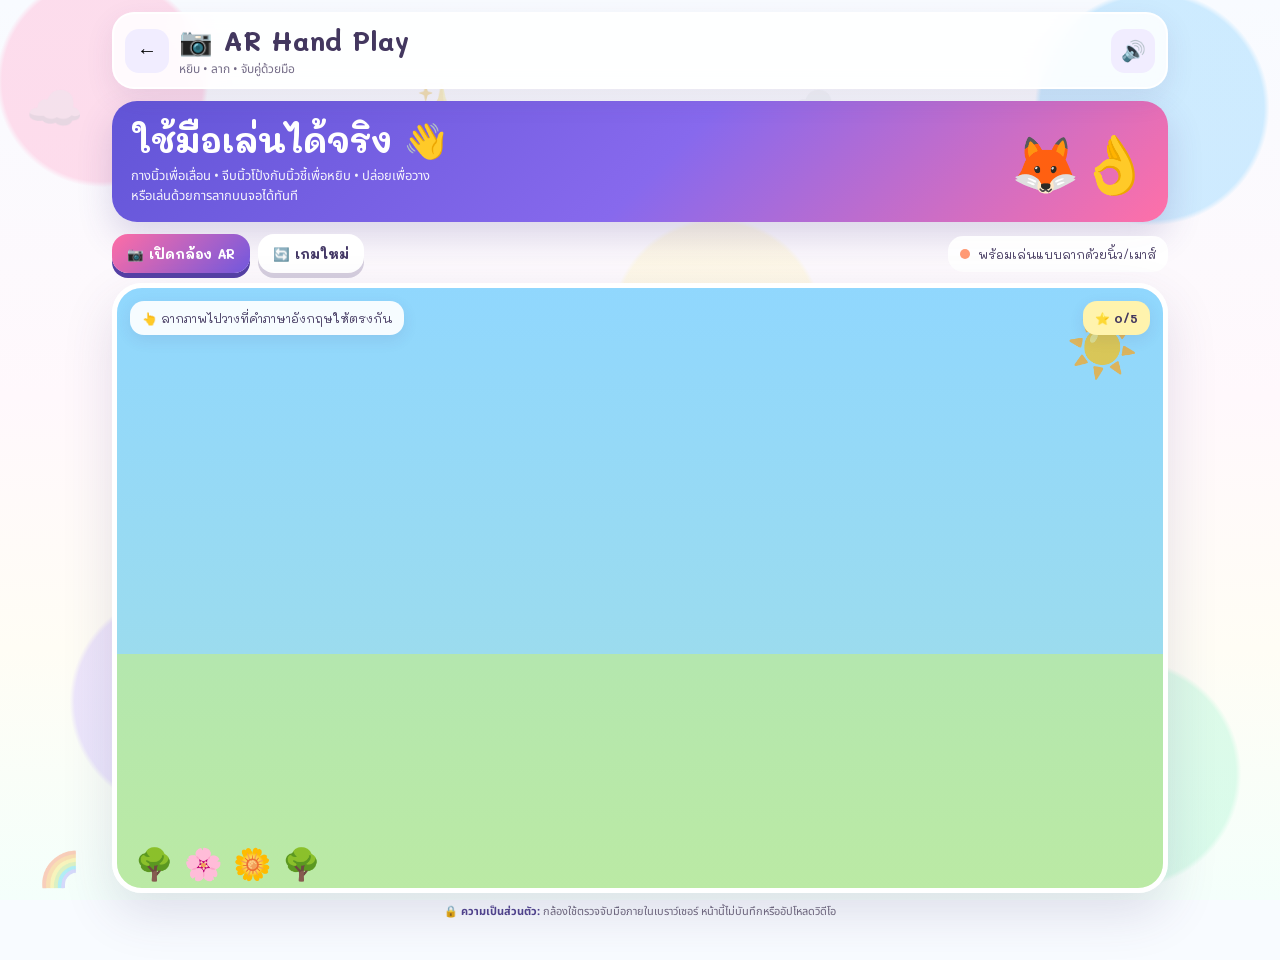
==== ar-hand.html @ ebc2943d "Use cute kids UI theme across learning pages" ====
<!doctype html>
<html lang="th">
<head>
<meta charset="utf-8">
<meta name="viewport" content="width=device-width,initial-scale=1,viewport-fit=cover">
<meta name="theme-color" content="#6957dd">
<title>AR Hand Play | PUN&PIN</title>
<link href="https://fonts.googleapis.com/css2?family=Mali:wght@500;600;700&family=Noto+Sans+Thai:wght@400;600;700&display=swap" rel="stylesheet">
<style>
*{box-sizing:border-box;-webkit-tap-highlight-color:transparent}html,body{margin:0;min-height:100%;font-family:Mali,'Noto Sans Thai',sans-serif;color:#342b58}body{background:linear-gradient(180deg,#9edfff,#eef9ff 55%,#dff6da);min-height:100vh}.wrap{max-width:1080px;margin:auto;padding:12px 12px 40px}.top{display:flex;align-items:center;gap:10px;background:#ffffffea;border:3px solid #fff;border-radius:22px;padding:9px 11px;box-shadow:0 10px 26px #43346d20}.top button{border:0;width:44px;height:44px;border-radius:14px;background:#f1edff;font-size:20px;cursor:pointer}.top h1{margin:0;font-size:clamp(19px,4vw,27px)}.top p{margin:2px 0 0;font:12px 'Noto Sans Thai';color:#756d88}.sound{margin-left:auto}.hero{margin:12px 0;padding:16px 19px;border-radius:25px;color:#fff;background:linear-gradient(135deg,#6255d7,#8769ed 52%,#ff70a8);box-shadow:0 15px 35px #4b398a30;display:flex;align-items:center;justify-content:space-between;gap:15px}.hero h2{margin:0 0 4px;font-size:clamp(21px,4.5vw,34px)}.hero p{margin:0;font:13px 'Noto Sans Thai';line-height:1.55;opacity:.92}.heroEmoji{font-size:55px}.controls{display:flex;flex-wrap:wrap;align-items:center;gap:8px;margin-bottom:10px}.btn{border:0;border-radius:16px;padding:11px 15px;font-family:Mali;font-weight:700;cursor:pointer;box-shadow:0 5px 0 #d5cede}.primary{background:linear-gradient(135deg,#ff6da5,#7259df);color:#fff;box-shadow:0 5px 0 #5540a5}.secondary{background:#fff;color:#443866}.btn:disabled{opacity:.55;cursor:wait}.status{margin-left:auto;display:flex;align-items:center;gap:8px;background:#ffffffdf;padding:10px 12px;border-radius:15px;font-size:12px}.dot{width:10px;height:10px;border-radius:50%;background:#ff9a74}.dot.on{background:#44cf9d;box-shadow:0 0 0 5px #44cf9d22}.dot.loading{background:#ffc94a}.notice{display:none;margin:0 0 10px;padding:11px 13px;border-radius:15px;background:#fff4d2;border:2px solid #fff;color:#6f5d32;font:12px 'Noto Sans Thai';line-height:1.5}.notice.on{display:block}.stage{position:relative;overflow:hidden;min-height:610px;border:5px solid #fff;border-radius:30px;background:linear-gradient(180deg,#99daff 0 61%,#bceaa5 61%);box-shadow:0 20px 50px #493a7526;touch-action:none}.stage:before{content:'☀️';position:absolute;right:25px;top:18px;font-size:58px;z-index:1}.stage:after{content:'🌳   🌸   🌼   🌳';position:absolute;left:18px;right:18px;bottom:5px;font-size:31px;display:flex;justify-content:space-between;z-index:1;pointer-events:none}.video{position:absolute;inset:0;width:100%;height:100%;object-fit:cover;transform:scaleX(-1);display:none;opacity:.32}.stage.camera .video{display:block}.shade{position:absolute;inset:0;background:linear-gradient(180deg,#7bd0fa4a,#b8e9a34a);pointer-events:none;z-index:1}.guide,.score{position:absolute;top:13px;z-index:6;padding:9px 12px;border-radius:14px;background:#ffffffea;font-size:12px;box-shadow:0 5px 15px #45336f19}.guide{left:13px;max-width:70%}.score{right:13px;background:#fff3ad;font-weight:700}.items,.targets{position:absolute;left:5%;right:5%;z-index:4;display:grid;grid-template-columns:repeat(5,1fr);gap:11px}.items{top:20%}.targets{bottom:17%}.item,.target{height:112px;border-radius:23px;display:grid;place-items:center;position:relative}.item{font-size:56px;background:#fff;border:4px solid #fff;box-shadow:0 8px 0 #dbd3e7,0 14px 25px #48366720;cursor:grab;user-select:none;touch-action:none}.item.grabbed{z-index:30;transform:scale(1.1);box-shadow:0 15px 32px #33275945}.item.done{visibility:hidden;pointer-events:none}.target{font-size:49px;color:#625777;background:#ffffff82;border:4px dashed #ffffffee;box-shadow:inset 0 0 0 3px #5d4f7d17}.target:after{content:attr(data-label);position:absolute;bottom:5px;font:11px 'Noto Sans Thai';color:#4c4264}.target.hot{background:#fff5a9;border-style:solid;transform:scale(1.04)}.target.done{background:#d7ffe7;border-style:solid}.cursor{position:absolute;z-index:50;width:60px;height:60px;margin:-30px 0 0 -30px;border-radius:50%;display:none;place-items:center;font-size:29px;background:#ffffffdf;border:4px solid #765ce4;box-shadow:0 8px 20px #3a2b6640;pointer-events:none}.stage.camera .cursor{display:grid}.cursor.pinching{width:48px;height:48px;margin:-24px 0 0 -24px;background:#fff0a3;border-color:#ff5f9d}.celebrate{position:absolute;inset:0;z-index:80;display:none;place-items:center;background:#47376d4d;backdrop-filter:blur(5px)}.celebrate.on{display:grid}.win{width:min(420px,88%);text-align:center;padding:25px;border-radius:29px;background:linear-gradient(145deg,#fff7b9,#ffe4ef,#e3f5ff);border:6px solid #fff;box-shadow:0 28px 65px #35265455}.win .emoji{font-size:68px}.win h3{font-size:26px;margin:4px}.win p{font:14px 'Noto Sans Thai';color:#746c87}.privacy{text-align:center;margin-top:10px;font:11px 'Noto Sans Thai';color:#6f687e}.privacy b{color:#51448f}
@media(max-width:700px){.stage{min-height:650px}.items,.targets{grid-template-columns:repeat(3,1fr);left:4%;right:4%;gap:8px}.items{top:17%}.targets{bottom:10%}.item,.target{height:88px;border-radius:18px}.item{font-size:44px}.target{font-size:38px}.items>*:nth-child(n+4),.targets>*:nth-child(n+4){transform:translateX(50%)}.item.grabbed{transform:scale(1.08)!important}.status{margin-left:0}.heroEmoji{font-size:42px}}
</style>
<link rel="stylesheet" href="kids-cute-ui.css?v=1">
</head>
<body>
<div class="wrap">
<header class="top"><button onclick="location.href='index.html'">←</button><div><h1>📷 AR Hand Play</h1><p>หยิบ • ลาก • จับคู่ด้วยมือ</p></div><button class="sound" id="soundBtn">🔊</button></header>
<section class="hero"><div><h2>ใช้มือเล่นได้จริง 👋</h2><p>กางนิ้วเพื่อเลื่อน • จีบนิ้วโป้งกับนิ้วชี้เพื่อหยิบ • ปล่อยเพื่อวาง<br>หรือเล่นด้วยการลากบนจอได้ทันที</p></div><div class="heroEmoji">🦊👌</div></section>
<div class="controls"><button class="btn primary" id="cameraBtn">📷 เปิดกล้อง AR</button><button class="btn secondary" id="newBtn">🔄 เกมใหม่</button><div class="status"><i class="dot" id="dot"></i><span id="status">พร้อมเล่นแบบลากด้วยนิ้ว/เมาส์</span></div></div>
<div class="notice" id="notice"></div>
<main class="stage" id="stage"><video class="video" id="video" autoplay playsinline muted></video><div class="shade"></div><div class="guide" id="guide">👆 ลากภาพไปวางที่คำภาษาอังกฤษให้ตรงกัน</div><div class="score">⭐ <span id="score">0</span>/5</div><div class="items" id="items"></div><div class="targets" id="targets"></div><div class="cursor" id="cursor">✋</div><div class="celebrate" id="celebrate"><div class="win"><div class="emoji">🏆</div><h3>เก่งมาก!</h3><p>จับคู่ครบทุกข้อแล้ว รับดาวเพิ่ม ⭐</p><button class="btn primary" id="againBtn">เล่นอีกครั้ง</button></div></div></main>
<div class="privacy">🔒 <b>ความเป็นส่วนตัว:</b> กล้องใช้ตรวจจับมือภายในเบราว์เซอร์ หน้านี้ไม่บันทึกหรืออัปโหลดวิดีโอ</div>
</div>
<script>
(()=>{
const $=id=>document.getElementById(id);const stage=$('stage'),video=$('video'),cursor=$('cursor'),items=$('items'),targets=$('targets'),cameraBtn=$('cameraBtn'),newBtn=$('newBtn'),againBtn=$('againBtn'),statusEl=$('status'),dot=$('dot'),guide=$('guide'),scoreEl=$('score'),celebrate=$('celebrate'),notice=$('notice'),soundBtn=$('soundBtn');
let detector=null,stream=null,raf=0,lastVideoTime=-1,held=null,score=0,soundOn=true,pinchState=false,lastX=.5,lastY=.5;
const DATA=[['🍎','apple'],['🐱','cat'],['⭐','star'],['🚗','car'],['🐟','fish'],['🌈','rainbow'],['🍌','banana'],['🐶','dog'],['⚽','ball'],['🌸','flower'],['🦋','butterfly'],['🍓','strawberry'],['🐰','rabbit'],['☀️','sun'],['🚀','rocket']];
const shuffle=a=>[...a].sort(()=>Math.random()-.5);
function tone(f=660,d=.08){if(!soundOn)return;try{const A=window.AudioContext||window.webkitAudioContext,a=new A(),o=a.createOscillator(),g=a.createGain();o.frequency.value=f;g.gain.setValueAtTime(.045,a.currentTime);g.gain.exponentialRampToValueAtTime(.001,a.currentTime+d);o.connect(g);g.connect(a.destination);o.start();o.stop(a.currentTime+d)}catch(e){}}
soundBtn.onclick=()=>{soundOn=!soundOn;soundBtn.textContent=soundOn?'🔊':'🔇'};
function showNotice(msg){notice.textContent=msg;notice.classList.add('on')}function clearNotice(){notice.classList.remove('on')}
function build(){score=0;scoreEl.textContent='0';celebrate.classList.remove('on');held=null;const chosen=shuffle(DATA).slice(0,5);items.innerHTML='';targets.innerHTML='';shuffle(chosen).forEach(([emoji,key])=>{const d=document.createElement('div');d.className='item';d.textContent=emoji;d.dataset.key=key;enablePointer(d);items.appendChild(d)});shuffle(chosen).forEach(([emoji,key])=>{const d=document.createElement('div');d.className='target';d.textContent='?';d.dataset.key=key;d.dataset.label=key;targets.appendChild(d)})}
function inside(x,y,r){return x>=r.left&&x<=r.right&&y>=r.top&&y<=r.bottom}function hot(x,y){targets.querySelectorAll('.target').forEach(t=>{const r=t.getBoundingClientRect();t.classList.toggle('hot',inside(x,y,r)&&!t.classList.contains('done'))})}
function finishDrop(el,x,y){let hit=null;targets.querySelectorAll('.target').forEach(t=>{if(inside(x,y,t.getBoundingClientRect()))hit=t});targets.querySelectorAll('.hot').forEach(t=>t.classList.remove('hot'));if(hit&&hit.dataset.key===el.dataset.key&&!hit.classList.contains('done')){hit.classList.add('done');hit.textContent=el.textContent;el.classList.add('done');score++;scoreEl.textContent=score;tone(880,.12);if(score===5){celebrate.classList.add('on');tone(1040,.2);try{const p=JSON.parse(localStorage.getItem('punpin_progress_v1')||'{}');p.stars=(p.stars||0)+5;p.plays=(p.plays||0)+1;localStorage.setItem('punpin_progress_v1',JSON.stringify(p))}catch(e){}}}else tone(240,.12)}
function resetStyle(el){el.classList.remove('grabbed');el.style.position='';el.style.left='';el.style.top='';el.style.width='';el.style.height=''}
function enablePointer(el){let drag=false,ox=0,oy=0;el.addEventListener('pointerdown',e=>{if(el.classList.contains('done'))return;drag=true;el.setPointerCapture(e.pointerId);const r=el.getBoundingClientRect();ox=e.clientX-r.left;oy=e.clientY-r.top;el.classList.add('grabbed');el.style.position='fixed';el.style.width=r.width+'px';el.style.height=r.height+'px';el.style.left=e.clientX-ox+'px';el.style.top=e.clientY-oy+'px';tone(520,.05)});el.addEventListener('pointermove',e=>{if(!drag)return;el.style.left=e.clientX-ox+'px';el.style.top=e.clientY-oy+'px';hot(e.clientX,e.clientY)});el.addEventListener('pointerup',e=>{if(!drag)return;drag=false;finishDrop(el,e.clientX,e.clientY);resetStyle(el)})}
function itemAt(x,y){let found=null;items.querySelectorAll('.item:not(.done)').forEach(el=>{if(inside(x,y,el.getBoundingClientRect()))found=el});return found}
function moveHeld(x,y){if(!held)return;const r=stage.getBoundingClientRect(),w=held.offsetWidth,h=held.offsetHeight;held.style.position='fixed';held.style.left=(x-w/2)+'px';held.style.top=(y-h/2)+'px';held.style.width=w+'px';held.style.height=h+'px';held.classList.add('grabbed');hot(x,y)}
function grabAt(x,y){if(held)return;const el=itemAt(x,y);if(el){held=el;const r=el.getBoundingClientRect();el.style.width=r.width+'px';el.style.height=r.height+'px';moveHeld(x,y);tone(520,.05)}}function releaseAt(x,y){if(!held)return;const el=held;held=null;finishDrop(el,x,y);resetStyle(el)}
async function loadVision(){statusEl.textContent='กำลังโหลดระบบตรวจจับมือ…';dot.className='dot loading';let mod;const urls=['https://cdn.jsdelivr.net/npm/@mediapipe/tasks-vision@0.10.22/vision_bundle.mjs','https://cdn.jsdelivr.net/npm/@mediapipe/tasks-vision@0.10.22/+esm'];let err;for(const u of urls){try{mod=await import(u);break}catch(e){err=e}}if(!mod)throw new Error('โหลด MediaPipe ไม่สำเร็จ: '+(err?.message||''));const {HandLandmarker,FilesetResolver}=mod;const vision=await FilesetResolver.forVisionTasks('https://cdn.jsdelivr.net/npm/@mediapipe/tasks-vision@0.10.22/wasm');const opts={baseOptions:{modelAssetPath:'https://storage.googleapis.com/mediapipe-models/hand_landmarker/hand_landmarker/float16/1/hand_landmarker.task'},runningMode:'VIDEO',numHands:1,minHandDetectionConfidence:.45,minHandPresenceConfidence:.45,minTrackingConfidence:.45};try{return await HandLandmarker.createFromOptions(vision,{...opts,baseOptions:{...opts.baseOptions,delegate:'GPU'}})}catch(e){return await HandLandmarker.createFromOptions(vision,opts)}}
async function startCamera(){clearNotice();if(stream){stopCamera();return}if(!window.isSecureContext){showNotice('กล้องต้องเปิดจากเว็บไซต์ HTTPS เท่านั้น');return}if(!navigator.mediaDevices?.getUserMedia){showNotice('เบราว์เซอร์นี้ไม่รองรับการเปิดกล้อง กรุณาใช้ Chrome, Edge หรือ Safari รุ่นปัจจุบัน');return}cameraBtn.disabled=true;try{if(!detector)detector=await loadVision();statusEl.textContent='กำลังขออนุญาตกล้อง…';stream=await navigator.mediaDevices.getUserMedia({video:{facingMode:'user',width:{ideal:960},height:{ideal:720}},audio:false});video.srcObject=stream;await video.play();stage.classList.add('camera');dot.className='dot on';cameraBtn.textContent='⏹ ปิดกล้อง AR';statusEl.textContent='AR พร้อมแล้ว — ยกมือให้เห็นเต็มฝ่ามือ';guide.textContent='✋ เลื่อนมือ • 👌 จีบนิ้วเพื่อหยิบ • ปล่อยเพื่อวาง';lastVideoTime=-1;loop()}catch(e){console.error(e);dot.className='dot';statusEl.textContent='เปิด AR ไม่สำเร็จ — ยังลากด้วยนิ้วได้';let msg='ไม่สามารถเปิด AR ได้';if(e.name==='NotAllowedError')msg='กรุณาอนุญาตการใช้กล้องในเบราว์เซอร์ แล้วกดเปิดกล้อง AR อีกครั้ง';else if(e.name==='NotFoundError')msg='ไม่พบกล้องบนอุปกรณ์นี้';else if(e.name==='NotReadableError')msg='กล้องอาจกำลังถูกแอปอื่นใช้งานอยู่';else if(String(e.message).includes('MediaPipe'))msg='โหลดระบบตรวจจับมือไม่สำเร็จ ตรวจสอบอินเทอร์เน็ตแล้วลองใหม่';showNotice(msg)}finally{cameraBtn.disabled=false}}
function stopCamera(){cancelAnimationFrame(raf);raf=0;if(stream){stream.getTracks().forEach(t=>t.stop());stream=null}video.srcObject=null;stage.classList.remove('camera');cursor.classList.remove('pinching');dot.className='dot';cameraBtn.textContent='📷 เปิดกล้อง AR';statusEl.textContent='พร้อมเล่นแบบลากด้วยนิ้ว/เมาส์';guide.textContent='👆 ลากภาพไปวางที่คำภาษาอังกฤษให้ตรงกัน';if(held){resetStyle(held);held=null}}
function loop(){if(!stream)return;try{if(video.readyState>=2&&video.currentTime!==lastVideoTime){lastVideoTime=video.currentTime;const res=detector.detectForVideo(video,performance.now());const lm=res.landmarks?.[0];if(lm){const tip=lm[8],thumb=lm[4],wrist=lm[0],mid=lm[9];const handScale=Math.max(.08,Math.hypot(mid.x-wrist.x,mid.y-wrist.y));const pinchDist=Math.hypot(tip.x-thumb.x,tip.y-thumb.y)/handScale;const rawX=1-tip.x,rawY=tip.y;lastX=lastX*.55+rawX*.45;lastY=lastY*.55+rawY*.45;const sr=stage.getBoundingClientRect();const x=sr.left+lastX*sr.width,y=sr.top+lastY*sr.height;cursor.style.left=(lastX*sr.width)+'px';cursor.style.top=(lastY*sr.height)+'px';const pinching=pinchState?pinchDist<.72:pinchDist<.52;if(pinching&&!pinchState)grabAt(x,y);if(pinching)moveHeld(x,y);if(!pinching&&pinchState)releaseAt(x,y);pinchState=pinching;cursor.classList.toggle('pinching',pinching);cursor.textContent=pinching?'👌':'✋';statusEl.textContent=pinching?'กำลังหยิบ — ลากไปยังคำตอบ':'พบมือแล้ว — จีบนิ้วเพื่อหยิบ'}else{statusEl.textContent='ยังไม่เห็นมือ — ยกมือเข้ากลางภาพ'}}} }catch(e){console.error(e);statusEl.textContent='ระบบตรวจจับสะดุด กำลังลองต่อ…'}raf=requestAnimationFrame(loop)}
cameraBtn.onclick=startCamera;newBtn.onclick=build;againBtn.onclick=build;window.addEventListener('pagehide',stopCamera);build();
})();
</script>
<script src="kids-sfx.js?v=1"></script>
</body>
</html>
---- kids-cute-ui.css ----
/* PUN&PIN Cute Kids UI — CSS only, no external images */
:root{
  --pp-ink:#43375f;
  --pp-purple:#765de4;
  --pp-pink:#ff79a9;
  --pp-sky:#62c9f3;
  --pp-mint:#63d9b3;
  --pp-yellow:#ffd45c;
  --pp-card:#ffffffee;
  --pp-line:#ffffff;
  --pp-shadow:0 12px 28px rgba(77,57,118,.12),0 3px 0 rgba(112,88,158,.08);
}
html{background:#f8fbff}
body{
  color:var(--pp-ink)!important;
  background:
    radial-gradient(circle at 8% 9%,rgba(255,202,225,.62) 0 7%,transparent 7.4%),
    radial-gradient(circle at 90% 12%,rgba(189,229,255,.72) 0 8%,transparent 8.4%),
    radial-gradient(circle at 14% 78%,rgba(221,208,255,.52) 0 8%,transparent 8.4%),
    radial-gradient(circle at 88% 86%,rgba(194,248,222,.55) 0 8%,transparent 8.4%),
    radial-gradient(circle at 56% 36%,rgba(255,244,187,.32) 0 11%,transparent 11.5%),
    linear-gradient(180deg,#f8fbff 0%,#fff8fc 44%,#fffdf5 72%,#f4fffb 100%)!important;
  background-attachment:fixed!important;
  position:relative;
  isolation:isolate;
}
body::before{
  content:'☁️   ✨   ☁️';
  position:fixed;left:2vw;right:2vw;top:76px;z-index:-1;
  font-size:clamp(25px,4vw,46px);letter-spacing:12vw;white-space:nowrap;
  opacity:.34;filter:saturate(.8);pointer-events:none;
  animation:ppCloudFloat 11s ease-in-out infinite alternate;
}
body::after{
  content:'🌈   ⭐   🌼   ⭐';
  position:fixed;left:3vw;right:3vw;bottom:10px;z-index:-1;
  font-size:clamp(20px,3vw,34px);letter-spacing:9vw;white-space:nowrap;
  opacity:.28;pointer-events:none;
  animation:ppSparkFloat 8s ease-in-out infinite alternate;
}
@keyframes ppCloudFloat{to{transform:translate3d(18px,7px,0)}}
@keyframes ppSparkFloat{to{transform:translate3d(-12px,-5px,0) rotate(-1deg)}}

/* glassy top bars */
.appbar,.top{
  background:rgba(255,255,255,.86)!important;
  border:2px solid rgba(255,255,255,.96)!important;
  box-shadow:0 10px 28px rgba(77,57,118,.10)!important;
  backdrop-filter:blur(15px) saturate(1.18);
  -webkit-backdrop-filter:blur(15px) saturate(1.18);
}
.logo{box-shadow:0 8px 18px rgba(123,91,220,.22)!important}
.fsbtn,.back,.roundBack{
  transition:transform .16s ease,box-shadow .16s ease,filter .16s ease!important;
}
.fsbtn:hover,.back:hover,.roundBack:hover{transform:translateY(-2px) rotate(-1deg);filter:saturate(1.08)}
.fsbtn:active,.back:active,.roundBack:active{transform:translateY(2px) scale(.96)}

/* HOME */
.kwGrade,.kwTodayLaunch,.kwProgressCard,.kwMissionCard,.ppAchievements{
  background:rgba(255,255,255,.90)!important;
  border:2px solid rgba(255,255,255,.98)!important;
  box-shadow:var(--pp-shadow)!important;
  backdrop-filter:blur(10px);
}
.kwGrade{position:relative;overflow:hidden}
.kwGrade::before{content:'⭐';position:absolute;right:16px;bottom:-6px;font-size:38px;opacity:.10;transform:rotate(12deg)}
.kwGradeBtns button{
  border:2px solid #fff!important;
  background:linear-gradient(180deg,#fff,#f7f3ff)!important;
  box-shadow:0 4px 0 #e2daee!important;
  transition:transform .16s cubic-bezier(.2,.9,.25,1.2),box-shadow .16s!important;
}
.kwGradeBtns button:hover{transform:translateY(-3px)!important}
.kwGradeBtns button:active{transform:translateY(2px) scale(.98)!important;box-shadow:0 1px 0 #ddd4ea!important}
.kwGradeBtns button.on{
  color:#fff!important;
  background:linear-gradient(135deg,#ffbe3e,#ff8d55 48%,#ff72a5)!important;
  border-color:#fff7dd!important;
  box-shadow:0 5px 0 #dc7843,0 10px 18px rgba(255,132,91,.22)!important;
}
.kwTodayLaunch{
  position:relative;overflow:hidden;
  background:
    radial-gradient(circle at 94% 15%,rgba(255,255,255,.72) 0 34px,transparent 35px),
    linear-gradient(115deg,#fff8c9 0%,#ffeaf3 52%,#e8f8ff 100%)!important;
}
.kwTodayLaunch::after{content:'✨';position:absolute;right:7%;top:12%;font-size:28px;opacity:.32;animation:ppTwinkle 2.4s ease-in-out infinite}
@keyframes ppTwinkle{50%{transform:scale(1.22) rotate(10deg);opacity:.7}}
.kwTodayBtn{
  border:2px solid #fff!important;
  background:linear-gradient(135deg,#ff73a7,#8b65ed)!important;
  box-shadow:0 5px 0 #6245b9,0 10px 20px rgba(103,72,187,.20)!important;
  transition:transform .15s ease,box-shadow .15s ease!important;
}
.kwTodayBtn:hover{transform:translateY(-2px) scale(1.02)}
.kwTodayBtn:active{transform:translateY(3px) scale(.98);box-shadow:0 2px 0 #6245b9!important}
.kwStats div{background:linear-gradient(180deg,#fff,#fbf8ff)!important;border:2px solid #f2ebfb!important}
.kwStats div:nth-child(1){background:linear-gradient(180deg,#fffdf3,#fff5c9)!important}
.kwStats div:nth-child(2){background:linear-gradient(180deg,#fff5f7,#ffe9ef)!important}
.kwStats div:nth-child(3){background:linear-gradient(180deg,#f3fbff,#e5f6ff)!important}
.kwMissionCard{background:linear-gradient(145deg,#fffef8,#fff5db)!important}
.kwMissionCard button{border-radius:13px!important;padding-left:7px!important;padding-right:7px!important;transition:background .15s,transform .15s!important}
.kwMissionCard button:hover{background:#ffffffb8!important;transform:translateX(3px)}

.kwZones{position:relative}
.kwZones::before{content:'✦';position:absolute;right:1%;top:-8px;font-size:28px;color:#ffb640;opacity:.5;transform:rotate(13deg)}
.kwZoneGrid{align-items:stretch}
.kwZone{
  border:3px solid #fff!important;
  box-shadow:0 7px 0 rgba(105,84,146,.10),0 12px 24px rgba(70,53,104,.08)!important;
  overflow:hidden!important;
  isolation:isolate;
}
.kwZone::after{content:'';position:absolute;z-index:-1;width:70px;height:70px;border-radius:50%;right:-25px;bottom:-30px;background:#ffffff5c}
.kwZone>span{border:2px solid #fff!important;box-shadow:0 5px 12px rgba(77,57,118,.08)!important;transition:transform .18s cubic-bezier(.2,.9,.25,1.25)!important}
.kwZone:hover{transform:translateY(-5px) rotate(-.35deg)!important;box-shadow:0 9px 0 rgba(105,84,146,.10),0 18px 30px rgba(70,53,104,.13)!important}
.kwZone:hover>span{transform:scale(1.08) rotate(3deg)}
.kwZone:active{transform:translateY(1px) scale(.98)!important}
.kwZone.english{background:linear-gradient(145deg,#fff0f7,#f9eaff)!important}
.kwZone.math{background:linear-gradient(145deg,#eaf8ff,#e8f0ff)!important}
.kwZone.thai{background:linear-gradient(145deg,#f0ffdf,#fff9cf)!important}
.kwZone.brain{background:linear-gradient(145deg,#f2edff,#e9e2ff)!important}
.kwZone.world{background:linear-gradient(145deg,#e9fff7,#e8f9ff)!important}
.kwZone.creative{background:linear-gradient(145deg,#fff6d8,#ffe9dc)!important}
.kwZone.stories{background:linear-gradient(145deg,#fff0f3,#ffe8f1)!important}
.kwZone.speaking{background:linear-gradient(145deg,#e7fff8,#e5f9ff)!important}
.kwZone>i{border:2px solid #fff!important;box-shadow:0 3px 0 rgba(78,59,113,.08)!important}
.ppBadges>div{border:2px solid #fff!important;background:linear-gradient(180deg,#fff,#faf7ff)!important;box-shadow:0 4px 0 #eee8f4!important}

/* Vocabulary category/stage UI */
.vGradeIntro{background:linear-gradient(135deg,#fff9d5,#fff0ec)!important;border:2px solid #fff!important;box-shadow:0 7px 18px rgba(77,57,118,.07)!important}
.vCatCard{
  border:3px solid #fff!important;
  background:linear-gradient(150deg,#fff,#faf5ff)!important;
  box-shadow:0 6px 0 #e8e1f1,0 12px 22px rgba(72,55,106,.08)!important;
  transition:transform .17s cubic-bezier(.2,.9,.25,1.2),box-shadow .17s!important;
}
.vCatCard:nth-child(4n+1){background:linear-gradient(145deg,#fff2f7,#fff)!important}
.vCatCard:nth-child(4n+2){background:linear-gradient(145deg,#eef8ff,#fff)!important}
.vCatCard:nth-child(4n+3){background:linear-gradient(145deg,#f1ffe7,#fff)!important}
.vCatCard:nth-child(4n){background:linear-gradient(145deg,#fff8dc,#fff)!important}
.vCatCard:hover{transform:translateY(-5px) rotate(-.5deg)!important;box-shadow:0 8px 0 #e5ddec,0 18px 28px rgba(72,55,106,.12)!important}
.vCatCard .ico{filter:drop-shadow(0 4px 5px rgba(70,53,104,.10))}
.vCatCard em{background:#fff!important;border:1px solid #eee6f7!important}
.vStagePanel{background:linear-gradient(135deg,#fffef7,#fff6e6)!important;border:2px solid #fff!important;box-shadow:0 8px 20px rgba(77,57,118,.08)!important}
.vStageBtn{border:2px solid #fff!important;box-shadow:0 4px 0 #e1d9ec!important;transition:transform .15s ease!important}
.vStageBtn:hover{transform:translateY(-2px)}
.vStageBtn.on{background:linear-gradient(135deg,#8569e8,#ff78a8)!important;color:#fff!important;box-shadow:0 4px 0 #654eb7!important}
.word{
  border:3px solid #fff!important;
  background:rgba(255,255,255,.93)!important;
  box-shadow:0 6px 0 #ebe5f2,0 12px 20px rgba(66,49,101,.07)!important;
  transition:transform .17s cubic-bezier(.2,.9,.25,1.2),box-shadow .17s!important;
}
.word:hover{transform:translateY(-5px) rotate(-.35deg)!important;box-shadow:0 8px 0 #e5ddeb,0 18px 26px rgba(66,49,101,.11)!important}
.word .pic{border:2px solid #fff!important;box-shadow:inset 0 -4px 0 rgba(64,48,95,.04)!important}
.word .sound{border:2px solid #fff!important;box-shadow:0 3px 0 #ded7ec!important}

/* Common lesson/game cards */
.card,.mathPanel,.questionCard{
  border-color:#fff!important;
  box-shadow:0 9px 0 rgba(93,73,132,.08),0 18px 34px rgba(68,50,101,.09)!important;
}
.ans,.answerBtn,.tab,.next,.speak{
  transition:transform .15s ease,box-shadow .15s ease,filter .15s ease!important;
}
.ans:hover,.answerBtn:hover,.tab:hover,.next:hover,.speak:hover{transform:translateY(-2px);filter:saturate(1.05)}
.ans:active,.answerBtn:active,.tab:active,.next:active,.speak:active{transform:translateY(2px) scale(.98)}

@media(max-width:760px){
  body::before{top:62px;font-size:27px;letter-spacing:9vw;opacity:.24}
  body::after{font-size:18px;letter-spacing:6vw;opacity:.20}
  .kwZone:hover,.vCatCard:hover,.word:hover{transform:none!important}
  .kwZone:active,.vCatCard:active,.word:active{transform:scale(.97)!important}
}
@media(prefers-reduced-motion:reduce){
  body::before,body::after,.kwTodayLaunch::after{animation:none!important}
  *,*::before,*::after{scroll-behavior:auto!important;transition-duration:.01ms!important;animation-duration:.01ms!important;animation-iteration-count:1!important}
}
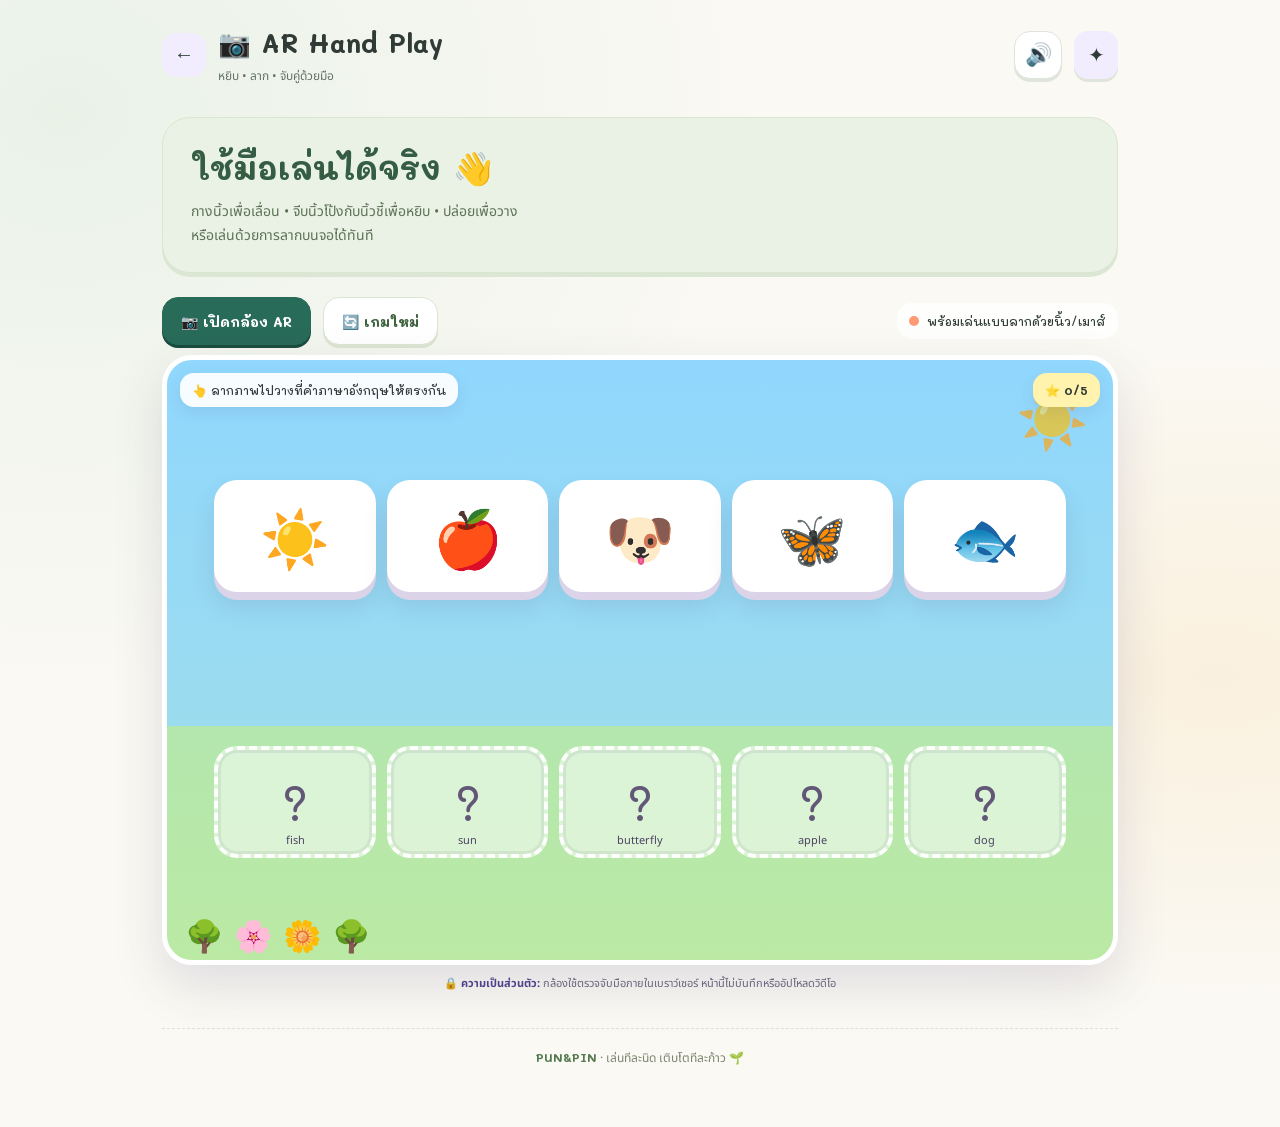
==== commit 8100b961: "Redesign the playground and all learning pages for children Add illustrated activity cards, responsi" ====
--- a/ar-hand.html
+++ b/ar-hand.html
@@ -2,15 +2,15 @@
 <html lang="th">
 <head>
 <meta charset="utf-8">
-<meta name="viewport" content="width=device-width,initial-scale=1,viewport-fit=cover">
-<meta name="theme-color" content="#6957dd">
+<meta name="viewport" content="width=device-width, initial-scale=1.0, viewport-fit=cover">
+<meta name="theme-color" content="#286b59">
 <title>AR Hand Play | PUN&PIN</title>
-<link href="https://fonts.googleapis.com/css2?family=Mali:wght@500;600;700&family=Noto+Sans+Thai:wght@400;600;700&display=swap" rel="stylesheet">
+
 <style>
 *{box-sizing:border-box;-webkit-tap-highlight-color:transparent}html,body{margin:0;min-height:100%;font-family:Mali,'Noto Sans Thai',sans-serif;color:#342b58}body{background:linear-gradient(180deg,#9edfff,#eef9ff 55%,#dff6da);min-height:100vh}.wrap{max-width:1080px;margin:auto;padding:12px 12px 40px}.top{display:flex;align-items:center;gap:10px;background:#ffffffea;border:3px solid #fff;border-radius:22px;padding:9px 11px;box-shadow:0 10px 26px #43346d20}.top button{border:0;width:44px;height:44px;border-radius:14px;background:#f1edff;font-size:20px;cursor:pointer}.top h1{margin:0;font-size:clamp(19px,4vw,27px)}.top p{margin:2px 0 0;font:12px 'Noto Sans Thai';color:#756d88}.sound{margin-left:auto}.hero{margin:12px 0;padding:16px 19px;border-radius:25px;color:#fff;background:linear-gradient(135deg,#6255d7,#8769ed 52%,#ff70a8);box-shadow:0 15px 35px #4b398a30;display:flex;align-items:center;justify-content:space-between;gap:15px}.hero h2{margin:0 0 4px;font-size:clamp(21px,4.5vw,34px)}.hero p{margin:0;font:13px 'Noto Sans Thai';line-height:1.55;opacity:.92}.heroEmoji{font-size:55px}.controls{display:flex;flex-wrap:wrap;align-items:center;gap:8px;margin-bottom:10px}.btn{border:0;border-radius:16px;padding:11px 15px;font-family:Mali;font-weight:700;cursor:pointer;box-shadow:0 5px 0 #d5cede}.primary{background:linear-gradient(135deg,#ff6da5,#7259df);color:#fff;box-shadow:0 5px 0 #5540a5}.secondary{background:#fff;color:#443866}.btn:disabled{opacity:.55;cursor:wait}.status{margin-left:auto;display:flex;align-items:center;gap:8px;background:#ffffffdf;padding:10px 12px;border-radius:15px;font-size:12px}.dot{width:10px;height:10px;border-radius:50%;background:#ff9a74}.dot.on{background:#44cf9d;box-shadow:0 0 0 5px #44cf9d22}.dot.loading{background:#ffc94a}.notice{display:none;margin:0 0 10px;padding:11px 13px;border-radius:15px;background:#fff4d2;border:2px solid #fff;color:#6f5d32;font:12px 'Noto Sans Thai';line-height:1.5}.notice.on{display:block}.stage{position:relative;overflow:hidden;min-height:610px;border:5px solid #fff;border-radius:30px;background:linear-gradient(180deg,#99daff 0 61%,#bceaa5 61%);box-shadow:0 20px 50px #493a7526;touch-action:none}.stage:before{content:'☀️';position:absolute;right:25px;top:18px;font-size:58px;z-index:1}.stage:after{content:'🌳   🌸   🌼   🌳';position:absolute;left:18px;right:18px;bottom:5px;font-size:31px;display:flex;justify-content:space-between;z-index:1;pointer-events:none}.video{position:absolute;inset:0;width:100%;height:100%;object-fit:cover;transform:scaleX(-1);display:none;opacity:.32}.stage.camera .video{display:block}.shade{position:absolute;inset:0;background:linear-gradient(180deg,#7bd0fa4a,#b8e9a34a);pointer-events:none;z-index:1}.guide,.score{position:absolute;top:13px;z-index:6;padding:9px 12px;border-radius:14px;background:#ffffffea;font-size:12px;box-shadow:0 5px 15px #45336f19}.guide{left:13px;max-width:70%}.score{right:13px;background:#fff3ad;font-weight:700}.items,.targets{position:absolute;left:5%;right:5%;z-index:4;display:grid;grid-template-columns:repeat(5,1fr);gap:11px}.items{top:20%}.targets{bottom:17%}.item,.target{height:112px;border-radius:23px;display:grid;place-items:center;position:relative}.item{font-size:56px;background:#fff;border:4px solid #fff;box-shadow:0 8px 0 #dbd3e7,0 14px 25px #48366720;cursor:grab;user-select:none;touch-action:none}.item.grabbed{z-index:30;transform:scale(1.1);box-shadow:0 15px 32px #33275945}.item.done{visibility:hidden;pointer-events:none}.target{font-size:49px;color:#625777;background:#ffffff82;border:4px dashed #ffffffee;box-shadow:inset 0 0 0 3px #5d4f7d17}.target:after{content:attr(data-label);position:absolute;bottom:5px;font:11px 'Noto Sans Thai';color:#4c4264}.target.hot{background:#fff5a9;border-style:solid;transform:scale(1.04)}.target.done{background:#d7ffe7;border-style:solid}.cursor{position:absolute;z-index:50;width:60px;height:60px;margin:-30px 0 0 -30px;border-radius:50%;display:none;place-items:center;font-size:29px;background:#ffffffdf;border:4px solid #765ce4;box-shadow:0 8px 20px #3a2b6640;pointer-events:none}.stage.camera .cursor{display:grid}.cursor.pinching{width:48px;height:48px;margin:-24px 0 0 -24px;background:#fff0a3;border-color:#ff5f9d}.celebrate{position:absolute;inset:0;z-index:80;display:none;place-items:center;background:#47376d4d;backdrop-filter:blur(5px)}.celebrate.on{display:grid}.win{width:min(420px,88%);text-align:center;padding:25px;border-radius:29px;background:linear-gradient(145deg,#fff7b9,#ffe4ef,#e3f5ff);border:6px solid #fff;box-shadow:0 28px 65px #35265455}.win .emoji{font-size:68px}.win h3{font-size:26px;margin:4px}.win p{font:14px 'Noto Sans Thai';color:#746c87}.privacy{text-align:center;margin-top:10px;font:11px 'Noto Sans Thai';color:#6f687e}.privacy b{color:#51448f}
 @media(max-width:700px){.stage{min-height:650px}.items,.targets{grid-template-columns:repeat(3,1fr);left:4%;right:4%;gap:8px}.items{top:17%}.targets{bottom:10%}.item,.target{height:88px;border-radius:18px}.item{font-size:44px}.target{font-size:38px}.items>*:nth-child(n+4),.targets>*:nth-child(n+4){transform:translateX(50%)}.item.grabbed{transform:scale(1.08)!important}.status{margin-left:0}.heroEmoji{font-size:42px}}
 </style>
-<link rel="stylesheet" href="kids-cute-ui.css?v=1">
+<link rel="stylesheet" href="kids-cute-ui.css?v=20261007">
 </head>
 <body>
 <div class="wrap">
@@ -41,10 +41,10 @@
 async function loadVision(){statusEl.textContent='กำลังโหลดระบบตรวจจับมือ…';dot.className='dot loading';let mod;const urls=['https://cdn.jsdelivr.net/npm/@mediapipe/tasks-vision@0.10.22/vision_bundle.mjs','https://cdn.jsdelivr.net/npm/@mediapipe/tasks-vision@0.10.22/+esm'];let err;for(const u of urls){try{mod=await import(u);break}catch(e){err=e}}if(!mod)throw new Error('โหลด MediaPipe ไม่สำเร็จ: '+(err?.message||''));const {HandLandmarker,FilesetResolver}=mod;const vision=await FilesetResolver.forVisionTasks('https://cdn.jsdelivr.net/npm/@mediapipe/tasks-vision@0.10.22/wasm');const opts={baseOptions:{modelAssetPath:'https://storage.googleapis.com/mediapipe-models/hand_landmarker/hand_landmarker/float16/1/hand_landmarker.task'},runningMode:'VIDEO',numHands:1,minHandDetectionConfidence:.45,minHandPresenceConfidence:.45,minTrackingConfidence:.45};try{return await HandLandmarker.createFromOptions(vision,{...opts,baseOptions:{...opts.baseOptions,delegate:'GPU'}})}catch(e){return await HandLandmarker.createFromOptions(vision,opts)}}
 async function startCamera(){clearNotice();if(stream){stopCamera();return}if(!window.isSecureContext){showNotice('กล้องต้องเปิดจากเว็บไซต์ HTTPS เท่านั้น');return}if(!navigator.mediaDevices?.getUserMedia){showNotice('เบราว์เซอร์นี้ไม่รองรับการเปิดกล้อง กรุณาใช้ Chrome, Edge หรือ Safari รุ่นปัจจุบัน');return}cameraBtn.disabled=true;try{if(!detector)detector=await loadVision();statusEl.textContent='กำลังขออนุญาตกล้อง…';stream=await navigator.mediaDevices.getUserMedia({video:{facingMode:'user',width:{ideal:960},height:{ideal:720}},audio:false});video.srcObject=stream;await video.play();stage.classList.add('camera');dot.className='dot on';cameraBtn.textContent='⏹ ปิดกล้อง AR';statusEl.textContent='AR พร้อมแล้ว — ยกมือให้เห็นเต็มฝ่ามือ';guide.textContent='✋ เลื่อนมือ • 👌 จีบนิ้วเพื่อหยิบ • ปล่อยเพื่อวาง';lastVideoTime=-1;loop()}catch(e){console.error(e);dot.className='dot';statusEl.textContent='เปิด AR ไม่สำเร็จ — ยังลากด้วยนิ้วได้';let msg='ไม่สามารถเปิด AR ได้';if(e.name==='NotAllowedError')msg='กรุณาอนุญาตการใช้กล้องในเบราว์เซอร์ แล้วกดเปิดกล้อง AR อีกครั้ง';else if(e.name==='NotFoundError')msg='ไม่พบกล้องบนอุปกรณ์นี้';else if(e.name==='NotReadableError')msg='กล้องอาจกำลังถูกแอปอื่นใช้งานอยู่';else if(String(e.message).includes('MediaPipe'))msg='โหลดระบบตรวจจับมือไม่สำเร็จ ตรวจสอบอินเทอร์เน็ตแล้วลองใหม่';showNotice(msg)}finally{cameraBtn.disabled=false}}
 function stopCamera(){cancelAnimationFrame(raf);raf=0;if(stream){stream.getTracks().forEach(t=>t.stop());stream=null}video.srcObject=null;stage.classList.remove('camera');cursor.classList.remove('pinching');dot.className='dot';cameraBtn.textContent='📷 เปิดกล้อง AR';statusEl.textContent='พร้อมเล่นแบบลากด้วยนิ้ว/เมาส์';guide.textContent='👆 ลากภาพไปวางที่คำภาษาอังกฤษให้ตรงกัน';if(held){resetStyle(held);held=null}}
-function loop(){if(!stream)return;try{if(video.readyState>=2&&video.currentTime!==lastVideoTime){lastVideoTime=video.currentTime;const res=detector.detectForVideo(video,performance.now());const lm=res.landmarks?.[0];if(lm){const tip=lm[8],thumb=lm[4],wrist=lm[0],mid=lm[9];const handScale=Math.max(.08,Math.hypot(mid.x-wrist.x,mid.y-wrist.y));const pinchDist=Math.hypot(tip.x-thumb.x,tip.y-thumb.y)/handScale;const rawX=1-tip.x,rawY=tip.y;lastX=lastX*.55+rawX*.45;lastY=lastY*.55+rawY*.45;const sr=stage.getBoundingClientRect();const x=sr.left+lastX*sr.width,y=sr.top+lastY*sr.height;cursor.style.left=(lastX*sr.width)+'px';cursor.style.top=(lastY*sr.height)+'px';const pinching=pinchState?pinchDist<.72:pinchDist<.52;if(pinching&&!pinchState)grabAt(x,y);if(pinching)moveHeld(x,y);if(!pinching&&pinchState)releaseAt(x,y);pinchState=pinching;cursor.classList.toggle('pinching',pinching);cursor.textContent=pinching?'👌':'✋';statusEl.textContent=pinching?'กำลังหยิบ — ลากไปยังคำตอบ':'พบมือแล้ว — จีบนิ้วเพื่อหยิบ'}else{statusEl.textContent='ยังไม่เห็นมือ — ยกมือเข้ากลางภาพ'}}} }catch(e){console.error(e);statusEl.textContent='ระบบตรวจจับสะดุด กำลังลองต่อ…'}raf=requestAnimationFrame(loop)}
+function loop(){if(!stream)return;try{if(video.readyState>=2&&video.currentTime!==lastVideoTime){lastVideoTime=video.currentTime;const res=detector.detectForVideo(video,performance.now());const lm=res.landmarks?.[0];if(lm){const tip=lm[8],thumb=lm[4],wrist=lm[0],mid=lm[9];const handScale=Math.max(.08,Math.hypot(mid.x-wrist.x,mid.y-wrist.y));const pinchDist=Math.hypot(tip.x-thumb.x,tip.y-thumb.y)/handScale;const rawX=1-tip.x,rawY=tip.y;lastX=lastX*.55+rawX*.45;lastY=lastY*.55+rawY*.45;const sr=stage.getBoundingClientRect();const x=sr.left+lastX*sr.width,y=sr.top+lastY*sr.height;cursor.style.left=(lastX*sr.width)+'px';cursor.style.top=(lastY*sr.height)+'px';const pinching=pinchState?pinchDist<.72:pinchDist<.52;if(pinching&&!pinchState)grabAt(x,y);if(pinching)moveHeld(x,y);if(!pinching&&pinchState)releaseAt(x,y);pinchState=pinching;cursor.classList.toggle('pinching',pinching);cursor.textContent=pinching?'👌':'✋';statusEl.textContent=pinching?'กำลังหยิบ — ลากไปยังคำตอบ':'พบมือแล้ว — จีบนิ้วเพื่อหยิบ'}else{statusEl.textContent='ยังไม่เห็นมือ — ยกมือเข้ากลางภาพ'}}}catch(e){console.error(e);statusEl.textContent='ระบบตรวจจับสะดุด กำลังลองต่อ…'}raf=requestAnimationFrame(loop)}
 cameraBtn.onclick=startCamera;newBtn.onclick=build;againBtn.onclick=build;window.addEventListener('pagehide',stopCamera);build();
 })();
 </script>
 <script src="kids-sfx.js?v=1"></script>
-</body>
-</html>+<script src="playground-ui.js?v=20261007"></script></body>
+</html>
--- a/kids-cute-ui.css
+++ b/kids-cute-ui.css
@@ -1,180 +1,126 @@
-/* PUN&PIN Cute Kids UI — CSS only, no external images */
-:root{
-  --pp-ink:#43375f;
-  --pp-purple:#765de4;
-  --pp-pink:#ff79a9;
-  --pp-sky:#62c9f3;
-  --pp-mint:#63d9b3;
-  --pp-yellow:#ffd45c;
-  --pp-card:#ffffffee;
-  --pp-line:#ffffff;
-  --pp-shadow:0 12px 28px rgba(77,57,118,.12),0 3px 0 rgba(112,88,158,.08);
+@font-face {
+  font-family: 'Mali';
+  font-style: normal;
+  font-display: swap;
+  font-weight: 500;
+  src: url('fonts/mali-thai-500-normal.woff2') format('woff2');
+  unicode-range: U+02D7,U+0303,U+0331,U+0E01-0E5B,U+200C-200D,U+25CC;
 }
-html{background:#f8fbff}
-body{
-  color:var(--pp-ink)!important;
-  background:
-    radial-gradient(circle at 8% 9%,rgba(255,202,225,.62) 0 7%,transparent 7.4%),
-    radial-gradient(circle at 90% 12%,rgba(189,229,255,.72) 0 8%,transparent 8.4%),
-    radial-gradient(circle at 14% 78%,rgba(221,208,255,.52) 0 8%,transparent 8.4%),
-    radial-gradient(circle at 88% 86%,rgba(194,248,222,.55) 0 8%,transparent 8.4%),
-    radial-gradient(circle at 56% 36%,rgba(255,244,187,.32) 0 11%,transparent 11.5%),
-    linear-gradient(180deg,#f8fbff 0%,#fff8fc 44%,#fffdf5 72%,#f4fffb 100%)!important;
-  background-attachment:fixed!important;
-  position:relative;
-  isolation:isolate;
+@font-face {
+  font-family: 'Mali';
+  font-style: normal;
+  font-display: swap;
+  font-weight: 500;
+  src: url('fonts/mali-latin-500-normal.woff2') format('woff2');
+  unicode-range: U+0000-00FF,U+0131,U+0152-0153,U+02BB-02BC,U+02C6,U+02DA,U+02DC,U+0304,U+0308,U+0329,U+2000-206F,U+20AC,U+2122,U+2191,U+2193,U+2212,U+2215,U+FEFF,U+FFFD;
 }
-body::before{
-  content:'☁️   ✨   ☁️';
-  position:fixed;left:2vw;right:2vw;top:76px;z-index:-1;
-  font-size:clamp(25px,4vw,46px);letter-spacing:12vw;white-space:nowrap;
-  opacity:.34;filter:saturate(.8);pointer-events:none;
-  animation:ppCloudFloat 11s ease-in-out infinite alternate;
+@font-face {
+  font-family: 'Mali';
+  font-style: normal;
+  font-display: swap;
+  font-weight: 600;
+  src: url('fonts/mali-thai-600-normal.woff2') format('woff2');
+  unicode-range: U+02D7,U+0303,U+0331,U+0E01-0E5B,U+200C-200D,U+25CC;
 }
-body::after{
-  content:'🌈   ⭐   🌼   ⭐';
-  position:fixed;left:3vw;right:3vw;bottom:10px;z-index:-1;
-  font-size:clamp(20px,3vw,34px);letter-spacing:9vw;white-space:nowrap;
-  opacity:.28;pointer-events:none;
-  animation:ppSparkFloat 8s ease-in-out infinite alternate;
+@font-face {
+  font-family: 'Mali';
+  font-style: normal;
+  font-display: swap;
+  font-weight: 600;
+  src: url('fonts/mali-latin-600-normal.woff2') format('woff2');
+  unicode-range: U+0000-00FF,U+0131,U+0152-0153,U+02BB-02BC,U+02C6,U+02DA,U+02DC,U+0304,U+0308,U+0329,U+2000-206F,U+20AC,U+2122,U+2191,U+2193,U+2212,U+2215,U+FEFF,U+FFFD;
 }
-@keyframes ppCloudFloat{to{transform:translate3d(18px,7px,0)}}
-@keyframes ppSparkFloat{to{transform:translate3d(-12px,-5px,0) rotate(-1deg)}}
+@font-face {
+  font-family: 'Mali';
+  font-style: normal;
+  font-display: swap;
+  font-weight: 700;
+  src: url('fonts/mali-thai-700-normal.woff2') format('woff2');
+  unicode-range: U+02D7,U+0303,U+0331,U+0E01-0E5B,U+200C-200D,U+25CC;
+}
+@font-face {
+  font-family: 'Mali';
+  font-style: normal;
+  font-display: swap;
+  font-weight: 700;
+  src: url('fonts/mali-latin-700-normal.woff2') format('woff2');
+  unicode-range: U+0000-00FF,U+0131,U+0152-0153,U+02BB-02BC,U+02C6,U+02DA,U+02DC,U+0304,U+0308,U+0329,U+2000-206F,U+20AC,U+2122,U+2191,U+2193,U+2212,U+2215,U+FEFF,U+FFFD;
+}
+@font-face {
+  font-family: 'Noto Sans Thai';
+  font-style: normal;
+  font-display: swap;
+  font-weight: 400;
+  src: url('fonts/noto-sans-thai-thai-400-normal.woff2') format('woff2');
+  unicode-range: U+02D7,U+0303,U+0331,U+0E01-0E5B,U+200C-200D,U+25CC;
+}
+@font-face {
+  font-family: 'Noto Sans Thai';
+  font-style: normal;
+  font-display: swap;
+  font-weight: 400;
+  src: url('fonts/noto-sans-thai-latin-400-normal.woff2') format('woff2');
+  unicode-range: U+0000-00FF,U+0131,U+0152-0153,U+02BB-02BC,U+02C6,U+02DA,U+02DC,U+0304,U+0308,U+0329,U+2000-206F,U+20AC,U+2122,U+2191,U+2193,U+2212,U+2215,U+FEFF,U+FFFD;
+}
+@font-face {
+  font-family: 'Noto Sans Thai';
+  font-style: normal;
+  font-display: swap;
+  font-weight: 600;
+  src: url('fonts/noto-sans-thai-thai-600-normal.woff2') format('woff2');
+  unicode-range: U+02D7,U+0303,U+0331,U+0E01-0E5B,U+200C-200D,U+25CC;
+}
+@font-face {
+  font-family: 'Noto Sans Thai';
+  font-style: normal;
+  font-display: swap;
+  font-weight: 600;
+  src: url('fonts/noto-sans-thai-latin-600-normal.woff2') format('woff2');
+  unicode-range: U+0000-00FF,U+0131,U+0152-0153,U+02BB-02BC,U+02C6,U+02DA,U+02DC,U+0304,U+0308,U+0329,U+2000-206F,U+20AC,U+2122,U+2191,U+2193,U+2212,U+2215,U+FEFF,U+FFFD;
+}
+@font-face {
+  font-family: 'Noto Sans Thai';
+  font-style: normal;
+  font-display: swap;
+  font-weight: 700;
+  src: url('fonts/noto-sans-thai-thai-700-normal.woff2') format('woff2');
+  unicode-range: U+02D7,U+0303,U+0331,U+0E01-0E5B,U+200C-200D,U+25CC;
+}
+@font-face {
+  font-family: 'Noto Sans Thai';
+  font-style: normal;
+  font-display: swap;
+  font-weight: 700;
+  src: url('fonts/noto-sans-thai-latin-700-normal.woff2') format('woff2');
+  unicode-range: U+0000-00FF,U+0131,U+0152-0153,U+02BB-02BC,U+02C6,U+02DA,U+02DC,U+0304,U+0308,U+0329,U+2000-206F,U+20AC,U+2122,U+2191,U+2193,U+2212,U+2215,U+FEFF,U+FFFD;
+}
+/* PUN&PIN Playground — one visual language for every activity. */
+:root{--pp-ink:#303b38;--pp-muted:#63716b;--pp-green:#286b59;--pp-purple:#685399;--pp-pink:#ef9eab;--pp-sky:#a5d7e8;--pp-mint:#a7d5be;--pp-yellow:#f5d280;--pp-line:#e5e8de;--pp-shadow:0 6px 0 #253e3510,0 12px 32px #30473b08;--ink:var(--pp-ink);--grape:var(--pp-purple);--shadow-soft:var(--pp-shadow);--r-lg:28px}
+html{background:#faf9f3;scroll-padding-top:105px}body{color:var(--pp-ink)!important;background:radial-gradient(ellipse at 5% 10%,#eaf2e8,transparent 40%),radial-gradient(ellipse at 95% 60%,#faf0de,transparent 35%),#faf9f3!important;font-family:'Mali','Noto Sans Thai',Tahoma,sans-serif;isolation:isolate;overflow-x:clip!important}body:before,body:after,#home:before,#home:after{display:none!important}*{box-sizing:border-box}button,a,[role=button]{touch-action:manipulation}button{color:inherit;cursor:pointer}button:disabled{cursor:default}button:focus-visible,a:focus-visible,[tabindex]:focus-visible{outline:3px solid #286b59!important;outline-offset:5px!important}button:active:not(:disabled){transform:translateY(2px)!important}button,[role=button],a{transition:transform .18s ease,box-shadow .18s ease,background .18s ease}p,small{line-height:1.65}input,textarea{user-select:text!important;-webkit-user-select:text!important}body [hidden],.kwLegacyHidden{display:none!important}.wrap{max-width:1240px!important;padding:24px clamp(16px,4vw,42px) 40px!important;margin:auto}.appbar,.top{position:relative!important;top:auto!important;display:flex;align-items:center;gap:12px;background:transparent!important;border:0!important;border-radius:0!important;box-shadow:none!important;backdrop-filter:none!important;padding:0 0 20px!important;margin:0 0 10px!important;min-height:60px!important}.appbar{max-width:none!important}.logo{width:52px!important;height:52px!important;border-radius:18px!important;border:0!important;letter-spacing:-1px;background:#286b59!important;box-shadow:0 4px 0 #1c5145!important;transform:rotate(-5deg);font-size:16px!important}.appbar h1{font-size:clamp(1.25rem,2.5vw,1.65rem)!important;letter-spacing:.015em}.appbar h1 span{background:none!important;color:var(--pp-green)!important;-webkit-text-fill-color:var(--pp-green)}.appbar p,.top p{font:12px/1.5 'Noto Sans Thai',Tahoma,sans-serif!important;color:var(--pp-muted)!important;opacity:1!important;margin-top:5px}.appbar .fsbtn:first-of-type{margin-left:auto!important}.fsbtn,.sound,.roundBack,.back{min-width:48px!important;min-height:48px!important;border:1px solid #e0e5db!important;border-radius:16px!important;background:#fff!important;box-shadow:0 3px 0 #e0e5db!important;color:var(--pp-green)!important;font-size:22px!important;flex-shrink:0}.appbar .fsbtn{margin-left:0!important;width:48px!important;height:48px!important}.kwParentTop{display:flex;align-items:center;justify-content:center;gap:7px;min-height:48px;padding:8px 15px;background:#fff;border:1px solid #e0e5db;border-radius:16px;box-shadow:0 3px 0 #e0e5db;color:#50645a}.kwParentTop span{font-size:24px}.kwParentTop b{font-size:12px}.ppMotion{width:48px;min-height:48px;border-radius:16px;border:1px solid #e0e5db;background:#fff;box-shadow:0 3px 0 #e0e5db;font-size:21px}.ppMotion[aria-pressed=true]{background:#e4eee4;color:#286b59}.ppSkip{position:absolute;top:-100px;left:15px;z-index:1000;padding:12px;background:#fff;color:#286b59;border:2px solid #286b59;border-radius:12px}.ppSkip:focus{top:10px}.top h1{font-size:clamp(1.15rem,3vw,1.65rem)!important;line-height:1.45!important}.top .back{width:auto!important;display:inline-flex;align-items:center;justify-content:center;gap:5px;padding:8px 12px!important;text-decoration:none;font-size:18px!important}.ppBackText{font-size:12px}.grade,.gradeTag{background:#eaf0e6!important;color:#3a6552!important;padding:8px 12px!important;font-size:12px!important;border:1px solid #dbe5d5!important}
+/* A welcoming front door, with real activities before progress dashboards. */
+#home{max-width:none;margin:auto}#home.ppHomeReady>.hero,#home.ppHomeReady>.sectionHead,#home.ppHomeReady>.activityGrid,#home.ppHomeReady .ppDash,#home.ppHomeReady .ppDaily,#home.ppHomeReady .ppMoreLearning,#home.ppHomeReady .ppContinue{display:none!important}.kwWelcome{display:grid;grid-template-columns:1.1fr 1fr;align-items:center;position:relative;overflow:hidden;min-height:340px;padding:36px 42px;background:#eaf2e6;border:1px solid #dbe7d5;border-radius:36px;gap:16px;margin:4px 0 24px;box-shadow:0 6px 0 #dce6d4}.kwTodayCopy{position:relative;z-index:1}.kwHello{font:600 12px/1.6 'Noto Sans Thai',Tahoma,sans-serif;letter-spacing:.02em;color:#526a59}.kwWelcome h2{font-size:clamp(2rem,4.2vw,3.5rem);line-height:1.32;letter-spacing:-.035em;margin:14px 0 12px;font-weight:700;text-align:left}.kwWelcome h2 em{font-style:normal;color:#286b59}.kwWelcome p{font:15px/1.7 'Noto Sans Thai',Tahoma,sans-serif;margin:0;color:#556651}.kwWelcomeActions{display:flex;align-items:center;gap:12px;margin:24px 0 19px}.kwTodayBtn{display:flex;align-items:center;gap:18px;min-height:54px;border:0;border-radius:18px;padding:14px 21px;background:#286b59;color:#fff;font:700 15px Mali,Tahoma,sans-serif;box-shadow:0 4px 0 #164e3f}.kwTodayBtn:hover{background:#215b4a;transform:translateY(-2px)}.kwTodayBtn span{font-size:22px}.kwExplore{min-height:48px;border:0;background:transparent;color:#3e6351;font:700 13px Mali,Tahoma,sans-serif;padding:10px}.kwTodayMeta{display:flex;gap:16px;flex-wrap:wrap}.kwTodayMeta i{font:12px/1.6 'Noto Sans Thai',Tahoma,sans-serif;color:#63735e;font-style:normal}.kwClassSummary{display:none!important}.kwWelcomeArt{position:relative;min-width:0;align-self:center}.kwWelcomeArt svg{display:block;width:100%;max-width:440px;margin:auto}.kwArtSticker{position:absolute;right:2%;bottom:5%;padding:9px 14px;border:3px solid #fff;background:#fff8df;border-radius:14px;box-shadow:0 3px 0 #e1d4ab;font:700 12px Mali,Tahoma,sans-serif;color:#766332;transform:rotate(-6deg)}.kwBear{animation:ppBreathe 5s ease-in-out infinite;transform-origin:166px 285px}.kwBunny{animation:ppBreathe 5s ease-in-out infinite 1s;transform-origin:305px 285px}@keyframes ppBreathe{50%{transform:translateY(-4px) rotate(-1deg)}}
+.kwGrade{display:flex;align-items:center;justify-content:space-between;gap:22px;padding:16px 22px!important;margin:26px 0 32px!important;background:#fff;border:1px solid var(--pp-line);border-radius:22px!important;box-shadow:none!important}.kwGradeHead{display:block;margin:0!important}.kwGradeHead h3{font-size:15px!important;margin:0 0 2px}.kwGradeHead small{font:12px 'Noto Sans Thai',Tahoma,sans-serif;color:var(--pp-muted)}.kwGradeBtns{display:grid;grid-template-columns:repeat(4,1fr)!important;gap:8px!important;min-width:50%}.kwGradeBtns button{border:1px solid #e5e8de!important;padding:11px 14px!important;min-height:46px;border-radius:14px!important;background:#f7f8f2!important;box-shadow:none!important;color:#5b665b;font:700 13px Mali,Tahoma,sans-serif!important}.kwGradeBtns button.on{background:#286b59!important;border-color:#286b59!important;color:#fff!important;transform:none!important;box-shadow:0 3px 0 #164e3f!important}.kwGradeBtns button.on:after{content:' ✓';font-size:11px}
+.kwZones{margin:30px 0!important;scroll-margin-top:24px}.kwTitle{display:flex;align-items:center;justify-content:space-between;gap:14px;margin:0 0 18px!important}.kwTitle h2{font-size:clamp(1.5rem,3vw,2rem)!important;margin:4px 0 4px!important;line-height:1.5}.kwTitle p{font:14px/1.7 'Noto Sans Thai',Tahoma,sans-serif!important;color:var(--pp-muted);margin:0}.kwRibbon{background:none!important;color:#a17433!important;padding:0!important;border-radius:0!important;box-shadow:none!important;font:700 12px Mali,Tahoma,sans-serif!important}.kwSectionSticker{font:700 12px Mali,sans-serif;letter-spacing:.1em;color:#718671;background:#edf2e7;border:1px dashed #cbd8c2;padding:12px 17px;border-radius:50%;transform:rotate(8deg)}.kwFilters{display:flex;flex-wrap:wrap;gap:9px;margin:0 0 20px}.kwFilters button{min-height:46px;padding:10px 15px;border:1px solid #e1e6da;border-radius:999px;background:#fff;color:#5c6b5d;font:600 12px Mali,Tahoma,sans-serif}.kwFilters button.on{background:#303f37;color:#fff;border-color:#303f37}.kwMainRow{display:block!important}.kwZoneGrid{display:grid!important;grid-template-columns:repeat(4,minmax(0,1fr))!important;gap:18px!important}.kwZone{--zone:#e9e0f2;--zone-edge:#d9cbe8;position:relative;min-height:248px!important;padding:16px 17px 21px!important;border:1px solid var(--zone-edge)!important;border-radius:26px!important;background:#fff!important;box-shadow:0 5px 0 var(--zone-edge)!important;text-align:left;color:var(--pp-ink);overflow:hidden!important;transition:transform .18s ease,box-shadow .18s ease!important}.kwZone:hover{transform:translateY(-5px)!important;box-shadow:0 8px 0 var(--zone-edge),0 16px 24px #30473b10!important}.kwZone:before,.kwZone:after{display:none!important}.kwZone.english{--zone:#f8dee5;--zone-edge:#edcad3}.kwZone.math{--zone:#dcedf6;--zone-edge:#c6e0eb}.kwZone.thai{--zone:#edeacf;--zone-edge:#dfdfb9}.kwZone.brain{--zone:#e8e1f3;--zone-edge:#d7cce7}.kwZone.world{--zone:#dfeddf;--zone-edge:#c9ddc8}.kwZone.creative{--zone:#fbebcd;--zone-edge:#efddb6}.kwZone.stories{--zone:#fae1d7;--zone-edge:#eecdbe}.kwZone.speaking{--zone:#dbebe6;--zone-edge:#c3ddd3}.kwZone>span.kwIllustration{position:relative;display:flex;align-items:center;justify-content:center;width:100%!important;height:125px!important;margin:0 0 14px!important;background:var(--zone)!important;border:0!important;border-radius:17px!important;font-size:56px!important;box-shadow:none!important;isolation:isolate}.kwIllustration:before,.kwIllustration:after{content:'';position:absolute;width:55px;height:55px;border-radius:50%;background:#ffffff55;z-index:-1;left:10px;top:12px}.kwIllustration:after{width:32px;height:32px;left:auto;top:auto;right:15px;bottom:10px}.kwIllustration em{position:absolute;bottom:7px;right:12px;font:700 12px Mali,Tahoma,sans-serif;letter-spacing:.08em;color:#50604b88;font-style:normal}.kwZone.thai .kwIllustration{color:#73793d;font-size:67px!important}.kwZone>b{font-size:17px!important;display:block;padding-right:26px;line-height:1.45}.kwZone>small{display:block;font:12px/1.7 'Noto Sans Thai',Tahoma,sans-serif!important;color:#65716b;opacity:1!important;margin:5px 23px 0 0;min-height:40px}.kwZone>i{left:auto!important;right:15px;bottom:23px!important;transform:none!important;width:28px!important;height:28px!important;background:var(--zone)!important;box-shadow:none!important;color:#495f51;font-size:16px!important;font-style:normal}.kwGradeOnly{display:none!important}
+.kwCreativeShelf{padding:24px;border:1px solid #e9dfcc;border-radius:28px;background:#f8f1e3;margin:32px 0}.kwShelfTitle{display:flex;gap:12px;align-items:center;margin-bottom:18px}.kwShelfTitle>span{font-size:32px}.kwShelfTitle h3{margin:0;font-size:18px}.kwShelfTitle p{font:13px/1.5 'Noto Sans Thai',Tahoma,sans-serif;color:#786e5a;margin:5px 0 0}.kwQuickGrid{display:grid;grid-template-columns:repeat(4,1fr);gap:12px}.kwQuickGrid button{display:grid;grid-template-columns:40px 1fr 16px;align-items:center;gap:9px;min-height:74px;padding:14px 12px;border:1px solid #e6dbc7;border-radius:18px;background:#fffdfa;box-shadow:0 3px 0 #e9dfcc;color:#61563e;text-align:left}.kwQuickGrid button:hover{transform:translateY(-3px)}.kwQuickGrid span{font-size:30px}.kwQuickGrid b{font-size:13px;line-height:1.6}.kwQuickGrid i{font-style:normal;color:#a88d5b}
+.kwOverview{display:grid!important;grid-template-columns:1.2fr 1fr!important;gap:18px!important;margin:32px 0!important}.kwProgressCard,.kwMissionCard{background:#fff!important;border:1px solid var(--pp-line)!important;border-radius:26px!important;padding:24px!important;box-shadow:none!important}.kwCardLabel{font-size:16px!important;margin-bottom:18px!important;color:#4b664f}.kwStats{display:grid;grid-template-columns:repeat(3,1fr);gap:10px}.kwStats div{padding:14px 5px!important;border-radius:16px!important;box-shadow:none!important;background:#f5f7ef!important}.kwStats b{font-size:26px!important;color:#496645}.kwStats small{font:12px/1.6 'Noto Sans Thai',Tahoma,sans-serif!important;color:#687960}.kwEncourage{margin:16px 0 0;font:13px/1.6 'Noto Sans Thai',Tahoma,sans-serif;color:#728267}.kwMissionTop{display:block;margin:0 0 10px}.kwMissionTop span{font-size:16px!important;color:#4b664f}.kwMissionTop b{font:12px/1.5 'Noto Sans Thai',Tahoma,sans-serif!important;color:#788272;margin-top:4px}.kwMissionCard button{display:grid;grid-template-columns:30px 1fr 24px!important;gap:9px;min-height:49px;padding:8px!important;border-bottom:1px solid #edf0e5;color:#56674e}.kwMissionCard button b{font-size:13px!important}.kwMissionCard button span{font-size:23px!important}.kwMissionCard button i{font-size:16px!important;background:#eff3e8!important;color:#637851;width:24px!important;height:24px!important}.ppAchievements{margin:30px 0!important;padding:24px!important;border:1px solid var(--pp-line)!important;border-radius:26px!important;background:#fff!important;box-shadow:none!important}.ppAchHead{margin-bottom:14px}.ppAchHead span{color:#748461;font-size:12px}.ppAchHead h3{font-size:18px;margin:4px 0}.ppBadges{gap:12px}.ppBadges>div{opacity:.65;filter:none!important;background:#f7f7f1;border:1px dashed #dee4d4;border-radius:18px;box-shadow:none!important;font-size:32px;padding:16px 8px}.ppBadges>div.unlocked{background:#f7edcf;border:1px solid #e6d39b;opacity:1}.ppBadges b{font-size:12px}.ppBadges small{font-size:11px;color:#73806a}.siteFoot{display:none!important}.ppFooter{text-align:center;margin:36px 0 0;padding:18px 6px;border-top:1px dashed #dde3d3;font:12px/1.7 'Noto Sans Thai',Tahoma,sans-serif;color:#7a8570}.ppFooter b{color:#53794e;font-family:Mali,Tahoma,sans-serif}
+/* Activity pages: quieter surfaces, larger listening and answer controls. */
+body.ppLesson .wrap{max-width:1040px!important}body.ppLesson .hero,body.ppLesson .intro{display:block!important;align-items:center;justify-content:space-between;min-height:0!important;gap:20px;padding:25px 28px!important;border:1px solid #dae5d2!important;border-radius:28px!important;background:#eaf2e6!important;color:#355d43!important;box-shadow:0 4px 0 #dce6d4!important;margin:12px 0 24px!important;overflow:hidden;isolation:isolate}body.ppLesson .hero:before,body.ppLesson .hero:after,body.ppLesson .intro:before,body.ppLesson .intro:after{display:none!important}body.ppLesson .hero h2,body.ppLesson .intro h2{font-size:clamp(1.4rem,3vw,2rem)!important;line-height:1.55!important;margin:0 0 7px!important;color:#355d43!important;text-shadow:none!important}body.ppLesson .hero p,body.ppLesson .intro p{font:14px/1.7 'Noto Sans Thai',Tahoma,sans-serif!important;color:#5d7356!important;opacity:1!important;max-width:100%!important;white-space:normal!important;margin:0!important}body.ppLesson .heroEmoji,body.ppLesson .introEmoji{font-size:58px!important;width:auto!important;min-width:65px;line-height:1.2}body.ppLesson .heroTop{width:100%}.tabs,.filters,.levels,.vStageBar{gap:10px!important;margin:18px 0!important}.tab,.pill,.vStageBtn,.vStageBack,.vBackCats,.difficultyBtn,.levelBtn,.chip{min-height:48px!important;border:1px solid #e0e5d9!important;border-radius:16px!important;padding:11px 15px!important;box-shadow:0 3px 0 #e0e5d9!important;background:#fff!important;color:#54664c!important;font-size:13px!important}.tab.on,.pill.on,.vStageBtn.on,.difficultyBtn.on,.levelBtn.on,.chip.on{background:#286b59!important;color:#fff!important;border-color:#286b59!important;box-shadow:0 3px 0 #194c3e!important;transform:none!important}.vCatCard,.vKCat,.word,.wordCard,.sentence,.story,.reader,.card,.quizBox,.quiz,.mathPanel,.jigsawPanel,.dressPicker,.board,.rack,.thaiTile{border:1px solid #e1e5d9!important;border-radius:25px!important;background:#fff!important;box-shadow:var(--pp-shadow)!important;color:var(--pp-ink)}body.ppLesson .card{cursor:default}body.ppLesson .card:hover{transform:none!important}.vCatCard,.vKCat{min-height:158px!important;padding:20px 17px!important;text-align:left!important}.vCatCard .ico,.vKCat .ico{font-size:42px!important;margin-bottom:12px!important}.vCatCard b,.vKCat b{font-size:16px!important;line-height:1.55}.vCatCard small,.vKCat small{font:12px/1.7 'Noto Sans Thai',Tahoma,sans-serif!important;color:#687760!important;margin-top:6px}.vCatCard em,.vKCat em{background:#edf2e6!important;color:#59734d!important;font-size:11px!important;padding:6px 10px!important}.vCategoryGrid,.vKCatGrid{gap:16px!important;margin:20px 0!important}.vCatCard:nth-child(4n+1),.vKCat:nth-child(4n+1){background:#fff9f1!important}.vCatCard:nth-child(4n+2),.vKCat:nth-child(4n+2){background:#f1f8fc!important}.vCatCard:nth-child(4n+3),.vKCat:nth-child(4n+3){background:#f5f8ef!important}.vCatCard:nth-child(4n),.vKCat:nth-child(4n){background:#f8f3fc!important}.vGradeIntro,.vKSummary,.vStageNote,.hint,.tips,.note{border-radius:18px!important;background:#f3f4e9!important;border:1px solid #e3e5d1!important;padding:13px 16px!important;font:13px/1.7 'Noto Sans Thai',Tahoma,sans-serif!important;color:#687254!important;box-shadow:none!important}.visual,.questionCard,.scene{background:#f4f6ee!important;border:1px solid #e5eadb;border-radius:24px!important}.questionCard{padding:30px 20px!important}.mathQuestion,.question{color:#374d3d}.mathHint,.mathBar p,.collectionTop p,.puzzleHelp{color:#66775e!important;opacity:1!important}.answerBtn,.ans,.choice,.choices button,.answers button{border:2px solid #e0e7d6!important;border-radius:21px!important;min-height:72px;padding:15px;background:#f8faf4!important;box-shadow:0 4px 0 #e0e7d6!important;font-size:clamp(1rem,3vw,1.25rem);color:#405538!important}.answerBtn{font-size:clamp(1.8rem,5vw,2.5rem)!important}.answerBtn.correct,.answers .good,.choices .good,.choices .correct{background:#d8f1d7!important;border-color:#85b782!important;color:#28542e!important}.answerBtn.wrong,.answers .bad,.choices .bad,.choices .wrong{background:#fce8e4!important;border-color:#e5b5a7!important;color:#975649!important}.answers{gap:14px!important}.mathFeedback,.feedback{min-height:38px!important;line-height:1.65;font-size:16px!important}.btn,.listen,.ready,.next,.speak,.speakBtn{min-height:48px!important;border:1px solid #dce5d3!important;border-radius:16px!important;box-shadow:0 3px 0 #dce5d3!important;padding:12px 18px!important;background:#fff!important;color:#3f633f!important;font-size:14px!important}.btn.primary,.listen,.ready,.next{background:#286b59!important;color:#fff!important;border-color:#286b59!important;box-shadow:0 3px 0 #194c3e!important}.controls,.actions{gap:12px!important;flex-wrap:wrap}.next{margin-top:16px!important}.en{color:#3d5945!important}.read,.th,.word .read,.word .th{opacity:1!important;color:#657459!important;font-size:14px!important;line-height:1.65!important}.word{padding:22px 12px!important}.word .pic{font-size:56px!important}.word .en{font-size:24px!important}.word .sound{width:auto!important;min-width:0!important;min-height:0!important;background:transparent!important;border:0!important;box-shadow:none!important}.word.playing,.thaiTile.playing{box-shadow:0 0 0 4px #c4ddba!important}.thaiTile{padding:18px 6px 14px!important;min-height:110px}.thaiTile .word{border:0!important;background:none!important;padding:0!important;box-shadow:none!important;font-size:12px!important}.collectionTop,.mathBar{background:transparent!important;border:0!important;padding:0 0 14px;box-shadow:none!important}.tool .b{width:52px!important;height:52px!important;border-radius:16px!important;box-shadow:0 3px 0 #e4e7da!important}.tool small{font-size:12px!important}.dressStage{background:#eff3e9!important;box-shadow:var(--pp-shadow)!important}.dressSwatch{min-height:94px}.dressSwatch .sw{width:55px;height:55px}.dressSwatch small{font-size:12px}.puzzleSide,.puzzleTray{background:#f6f8f0!important}.successBox,.askBox,.ppParentCard{border:2px solid #e3e9d9!important;border-radius:30px!important;background:#fffdf6!important;color:#425b3f;box-shadow:0 24px 80px #25352244!important}.successPopup,.askPopup,.ppParentModal{background:#263b3255!important;backdrop-filter:blur(4px)!important}.ppParentCard{max-height:85dvh;overflow-y:auto}.ppParentTitle{font-size:22px!important}.ppParentCard p,.ppParentNote,.ppParentTips{font-family:'Noto Sans Thai',Tahoma,sans-serif!important;font-size:14px!important;line-height:1.7}.ppParentStats{gap:10px}.ppParentStats div{background:#f0f4e8!important}.ppParentStats b{color:#4d7048!important}.ppParentStats span{font-size:12px!important}.ppClose{min-width:48px;min-height:48px}.memBack{background:#75977d!important}.memCard.matched .inner{opacity:.65}.rack{background:#fff!important}.board svg{max-height:68vh}.finish,.reader{padding:25px!important}.track{gap:8px!important;flex-wrap:wrap}.track>div,.track button{min-width:0}.ppCalm *, .ppCalm *:before,.ppCalm *:after{animation:none!important;transition:none!important;scroll-behavior:auto!important}
+/* Responsive layouts keep labels readable and game canvases intact. */
+@media(max-width:1050px){.kwZoneGrid{grid-template-columns:repeat(4,minmax(0,1fr))!important;gap:12px!important}.kwZone{padding:12px 12px 18px!important}.kwZone>small{font-size:11px!important}.kwQuickGrid{grid-template-columns:repeat(2,1fr)}.kwWelcome{padding:30px;min-height:310px}.kwParentTop b{display:none}.kwParentTop{width:48px;padding:0}.kwGradeBtns{min-width:57%}.kwZone>b{font-size:15px!important}}
+@media(max-width:760px){.wrap{padding:16px 16px 32px!important}.appbar{gap:9px;flex-wrap:wrap}.appbar p{display:none!important}.appbar h1{font-size:1.25rem!important}.logo{width:43px!important;height:43px!important;border-radius:15px!important;font-size:13px!important}.fsbtn,.appbar .fsbtn,.ppMotion,.kwParentTop{width:44px!important;min-width:44px!important;height:44px!important;min-height:44px!important;border-radius:14px!important}.appbar #fsBtn{display:none}.kwWelcome{grid-template-columns:1fr 0.8fr;padding:24px;border-radius:28px;min-height:280px;gap:8px}.kwWelcome h2{font-size:2rem}.kwHello{font-size:10px}.kwWelcome p{font-size:13px}.kwWelcomeActions{flex-direction:column;align-items:flex-start;gap:6px;margin:20px 0 12px}.kwTodayBtn{font-size:13px;min-height:50px;padding:12px 15px;gap:10px}.kwExplore{font-size:12px;min-height:44px}.kwTodayMeta{gap:10px}.kwTodayMeta i{font-size:11px}.kwArtSticker{font-size:10px;right:-8px;bottom:0;padding:7px}.kwGrade{display:block;padding:16px!important;margin:24px 0!important}.kwGradeHead{display:flex!important;align-items:center;flex-direction:row!important;justify-content:space-between;margin-bottom:12px!important;gap:8px}.kwGradeHead small{display:block!important;font-size:11px}.kwGradeBtns{min-width:0;width:100%;grid-template-columns:repeat(4,minmax(0,1fr))!important;gap:6px!important}.kwGradeBtns button{font-size:12px!important;padding:10px 5px!important}.kwZoneGrid{grid-template-columns:repeat(2,minmax(0,1fr))!important;gap:15px!important}.kwZone{min-height:245px!important;padding:13px!important;border-radius:22px!important}.kwZone>span.kwIllustration{height:126px!important;font-size:54px!important}.kwZone>b{font-size:16px!important}.kwZone>small{font-size:12px!important;min-height:40px;margin-right:18px}.kwZone>i{right:12px;bottom:22px!important}.kwSectionSticker{font-size:9px;padding:10px}.kwTitle p{font-size:13px!important}.kwFilters{gap:7px}.kwFilters button{font-size:11px;padding:10px 13px;min-height:44px}.kwCreativeShelf{padding:19px}.kwOverview{grid-template-columns:1fr!important}.kwProgressCard,.kwMissionCard{padding:20px!important}.ppBadges{grid-template-columns:repeat(2,1fr)!important}.top{gap:9px!important;flex-wrap:wrap}.top>div{flex:1;min-width:150px}.top h1{font-size:1.1rem!important}.top p{font-size:11px!important}.top .grade{margin-left:0!important}.ppLesson .hero,.ppLesson .intro{padding:20px!important;gap:12px}.vKCatGrid,.vCategoryGrid{grid-template-columns:repeat(2,minmax(0,1fr))!important;gap:12px!important}.vCatCard,.vKCat{padding:17px 13px!important;min-height:160px!important}.vCatCard b,.vKCat b{font-size:15px!important}.vCatCard small,.vKCat small{font-size:12px!important}.levelTabs{grid-template-columns:repeat(2,1fr)!important}.studioGrid{gap:16px}.rack{position:relative!important;top:0!important;max-height:none!important}.board svg{max-height:none!important}.questionCard{min-height:220px!important}.mathBar{flex-wrap:wrap}.scoreBox{padding:8px 12px;font-size:13px}.ppFooter{font-size:11px}.ppParentCard{padding:24px 20px!important;width:calc(100vw - 32px)!important}}
+@media(max-width:480px){.kwWelcome{display:flex;flex-direction:column;align-items:stretch;padding:25px 23px 20px;gap:0}.kwWelcome h2{font-size:2.15rem}.kwWelcomeArt{position:absolute;width:140px;right:6px;bottom:9px;opacity:.95;pointer-events:none}.kwArtSticker{display:none}.kwTodayCopy{padding-bottom:5px}.kwWelcomeActions{align-items:flex-start;max-width:100%;margin:20px 0 12px}.kwTodayMeta{max-width:65%;gap:10px}.kwWelcome h2{margin:11px 0 10px}.kwWelcome p{font-size:13px;max-width:240px}.kwHello{font-size:11px}.kwTitle{align-items:flex-start}.kwSectionSticker{display:none}.kwGradeHead h3{font-size:14px!important}.kwGradeBtns button span{display:none}.kwZoneGrid{gap:12px!important}.kwZone{min-height:236px!important;padding:11px 11px 17px!important}.kwZone>span.kwIllustration{height:112px!important;font-size:49px!important}.kwZone>b{font-size:15px!important}.kwZone>small{font-size:11px!important;margin-right:15px;line-height:1.7!important}.kwZone>i{width:25px!important;height:25px!important;right:9px;bottom:20px!important}.kwIllustration em{font-size:10px}.kwQuickGrid{gap:10px}.kwQuickGrid button{grid-template-columns:32px 1fr;gap:8px;min-height:84px;padding:12px 10px}.kwQuickGrid button b{font-size:12px}.kwQuickGrid button i{display:none}.kwShelfTitle h3{font-size:16px}.kwStats small{font-size:11px!important}.kwStats b{font-size:24px!important}.top h1{font-size:1rem!important}.ppBackText{display:none}.top .back{padding:8px!important}.thaiGrid{gap:9px}.thaiTile{min-height:100px}.answers{gap:10px!important}.puzzleArea{grid-template-columns:1fr!important}.puzzleSide{width:100%}.puzzleTray{grid-template-columns:repeat(4,1fr)!important;min-height:90px}.tool small{font-size:11px!important}.topbar{gap:10px}.picname{font-size:1.1rem}.track{font-size:11px}.vStageBtn{font-size:12px!important}.controls .btn,.actions button{flex:1}.kwGradeBtns button.on:after{display:none}.kwFilters button{padding:10px 12px;font-size:11px}.ppParentStats{grid-template-columns:repeat(2,1fr)!important}}
+@media(prefers-reduced-motion:reduce){*,*:before,*:after{animation:none!important;transition:none!important;scroll-behavior:auto!important}}
 
-/* glassy top bars */
-.appbar,.top{
-  background:rgba(255,255,255,.86)!important;
-  border:2px solid rgba(255,255,255,.96)!important;
-  box-shadow:0 10px 28px rgba(77,57,118,.10)!important;
-  backdrop-filter:blur(15px) saturate(1.18);
-  -webkit-backdrop-filter:blur(15px) saturate(1.18);
-}
-.logo{box-shadow:0 8px 18px rgba(123,91,220,.22)!important}
-.fsbtn,.back,.roundBack{
-  transition:transform .16s ease,box-shadow .16s ease,filter .16s ease!important;
-}
-.fsbtn:hover,.back:hover,.roundBack:hover{transform:translateY(-2px) rotate(-1deg);filter:saturate(1.08)}
-.fsbtn:active,.back:active,.roundBack:active{transform:translateY(2px) scale(.96)}
+body.ppLesson .hero,body.ppLesson .intro{position:relative}body.ppLesson .hero>.emoji,body.ppLesson .hero>.heroEmoji,body.ppLesson .intro>.introEmoji{display:none}body.ppLesson .grid{gap:16px!important}body.ppLesson .sentence .en{font-size:22px!important}body.ppLesson .wordCard .word{padding:0!important;border:0!important;box-shadow:none!important;background:transparent!important}
 
-/* HOME */
-.kwGrade,.kwTodayLaunch,.kwProgressCard,.kwMissionCard,.ppAchievements{
-  background:rgba(255,255,255,.90)!important;
-  border:2px solid rgba(255,255,255,.98)!important;
-  box-shadow:var(--pp-shadow)!important;
-  backdrop-filter:blur(10px);
-}
-.kwGrade{position:relative;overflow:hidden}
-.kwGrade::before{content:'⭐';position:absolute;right:16px;bottom:-6px;font-size:38px;opacity:.10;transform:rotate(12deg)}
-.kwGradeBtns button{
-  border:2px solid #fff!important;
-  background:linear-gradient(180deg,#fff,#f7f3ff)!important;
-  box-shadow:0 4px 0 #e2daee!important;
-  transition:transform .16s cubic-bezier(.2,.9,.25,1.2),box-shadow .16s!important;
-}
-.kwGradeBtns button:hover{transform:translateY(-3px)!important}
-.kwGradeBtns button:active{transform:translateY(2px) scale(.98)!important;box-shadow:0 1px 0 #ddd4ea!important}
-.kwGradeBtns button.on{
-  color:#fff!important;
-  background:linear-gradient(135deg,#ffbe3e,#ff8d55 48%,#ff72a5)!important;
-  border-color:#fff7dd!important;
-  box-shadow:0 5px 0 #dc7843,0 10px 18px rgba(255,132,91,.22)!important;
-}
-.kwTodayLaunch{
-  position:relative;overflow:hidden;
-  background:
-    radial-gradient(circle at 94% 15%,rgba(255,255,255,.72) 0 34px,transparent 35px),
-    linear-gradient(115deg,#fff8c9 0%,#ffeaf3 52%,#e8f8ff 100%)!important;
-}
-.kwTodayLaunch::after{content:'✨';position:absolute;right:7%;top:12%;font-size:28px;opacity:.32;animation:ppTwinkle 2.4s ease-in-out infinite}
-@keyframes ppTwinkle{50%{transform:scale(1.22) rotate(10deg);opacity:.7}}
-.kwTodayBtn{
-  border:2px solid #fff!important;
-  background:linear-gradient(135deg,#ff73a7,#8b65ed)!important;
-  box-shadow:0 5px 0 #6245b9,0 10px 20px rgba(103,72,187,.20)!important;
-  transition:transform .15s ease,box-shadow .15s ease!important;
-}
-.kwTodayBtn:hover{transform:translateY(-2px) scale(1.02)}
-.kwTodayBtn:active{transform:translateY(3px) scale(.98);box-shadow:0 2px 0 #6245b9!important}
-.kwStats div{background:linear-gradient(180deg,#fff,#fbf8ff)!important;border:2px solid #f2ebfb!important}
-.kwStats div:nth-child(1){background:linear-gradient(180deg,#fffdf3,#fff5c9)!important}
-.kwStats div:nth-child(2){background:linear-gradient(180deg,#fff5f7,#ffe9ef)!important}
-.kwStats div:nth-child(3){background:linear-gradient(180deg,#f3fbff,#e5f6ff)!important}
-.kwMissionCard{background:linear-gradient(145deg,#fffef8,#fff5db)!important}
-.kwMissionCard button{border-radius:13px!important;padding-left:7px!important;padding-right:7px!important;transition:background .15s,transform .15s!important}
-.kwMissionCard button:hover{background:#ffffffb8!important;transform:translateX(3px)}
+.kwZone>span.kwIllustration .kwDrawnIcon{width:80%;height:100%;max-width:160px;margin:auto}.kwQuickGrid>button>span{display:flex;align-items:center;justify-content:center;width:44px;height:50px}.kwQuickGrid .kwDrawnIcon{width:100%;height:100%}.kwIllustration em{opacity:.5}.path button,.nav button{min-height:48px!important;font-size:13px!important;padding:12px 10px!important;border-radius:16px!important}.path button.on{background:#286b59!important;border-color:#286b59!important;box-shadow:0 3px 0 #194c3e!important}.smallLink{min-height:44px;align-items:center;font-size:12px!important}body.ppLesson .hero h2,body.ppLesson .intro h2{text-align:left!important}.ppFooter{opacity:1!important}.kwQuickGrid button{grid-template-columns:44px 1fr 16px}.kwQuickGrid button b{font-size:13px}@media(max-width:480px){.kwQuickGrid button{grid-template-columns:38px 1fr}.kwQuickGrid>button>span{width:38px;height:46px}.kwQuickGrid button b{font-size:12px}.kwZone>span.kwIllustration .kwDrawnIcon{width:95%}}
+.dressLayout,.dressPicker,.dressStage,.studioGrid,.puzzleArea,.jigsawPanel,.mathPanel{min-width:0}.dressLayout>*{min-width:0}.dressPicker .cats{max-width:100%;overflow-x:auto}.dressOptions{max-width:100%}.dressLayout{grid-template-columns:minmax(0,340px) minmax(0,1fr)}
+@media(max-width:760px){.dressLayout{grid-template-columns:minmax(0,1fr)}.studioGrid{grid-template-columns:minmax(0,1fr)!important}.rackGrid{max-height:200px!important;grid-template-columns:repeat(auto-fill,minmax(48px,1fr))!important}.rack{width:100%!important}.rackGrid .paletteGroup{grid-column:1/-1}.studioGrid .board{width:100%}}
+.difficulty{flex-wrap:wrap;max-width:100%;min-width:0}.jigsawControls{min-width:0}.jigsawControls strong{min-width:0;overflow-wrap:anywhere}.difficultyBtn{min-width:0}.puzzleBoard,.puzzleSide,.puzzleTray{min-width:0}
 
-.kwZones{position:relative}
-.kwZones::before{content:'✦';position:absolute;right:1%;top:-8px;font-size:28px;color:#ffb640;opacity:.5;transform:rotate(13deg)}
-.kwZoneGrid{align-items:stretch}
-.kwZone{
-  border:3px solid #fff!important;
-  box-shadow:0 7px 0 rgba(105,84,146,.10),0 12px 24px rgba(70,53,104,.08)!important;
-  overflow:hidden!important;
-  isolation:isolate;
-}
-.kwZone::after{content:'';position:absolute;z-index:-1;width:70px;height:70px;border-radius:50%;right:-25px;bottom:-30px;background:#ffffff5c}
-.kwZone>span{border:2px solid #fff!important;box-shadow:0 5px 12px rgba(77,57,118,.08)!important;transition:transform .18s cubic-bezier(.2,.9,.25,1.25)!important}
-.kwZone:hover{transform:translateY(-5px) rotate(-.35deg)!important;box-shadow:0 9px 0 rgba(105,84,146,.10),0 18px 30px rgba(70,53,104,.13)!important}
-.kwZone:hover>span{transform:scale(1.08) rotate(3deg)}
-.kwZone:active{transform:translateY(1px) scale(.98)!important}
-.kwZone.english{background:linear-gradient(145deg,#fff0f7,#f9eaff)!important}
-.kwZone.math{background:linear-gradient(145deg,#eaf8ff,#e8f0ff)!important}
-.kwZone.thai{background:linear-gradient(145deg,#f0ffdf,#fff9cf)!important}
-.kwZone.brain{background:linear-gradient(145deg,#f2edff,#e9e2ff)!important}
-.kwZone.world{background:linear-gradient(145deg,#e9fff7,#e8f9ff)!important}
-.kwZone.creative{background:linear-gradient(145deg,#fff6d8,#ffe9dc)!important}
-.kwZone.stories{background:linear-gradient(145deg,#fff0f3,#ffe8f1)!important}
-.kwZone.speaking{background:linear-gradient(145deg,#e7fff8,#e5f9ff)!important}
-.kwZone>i{border:2px solid #fff!important;box-shadow:0 3px 0 rgba(78,59,113,.08)!important}
-.ppBadges>div{border:2px solid #fff!important;background:linear-gradient(180deg,#fff,#faf7ff)!important;box-shadow:0 4px 0 #eee8f4!important}
+.kwMoreSounds{margin:26px 0;border:1px solid #dfe5d6;border-radius:20px;background:#fff}.kwMoreSounds summary{display:flex;align-items:center;justify-content:space-between;min-height:58px;padding:16px 20px;font-size:14px;cursor:pointer;list-style:none}.kwMoreSounds summary::-webkit-details-marker{display:none}.kwMoreSounds summary span{font-size:22px;color:#748768}.kwMoreSounds[open] summary{border-bottom:1px dashed #dfe5d6}.kwMoreSounds summary:focus-visible{outline:3px solid #286b59;outline-offset:3px;border-radius:18px}.kwSoundGrid{display:grid;grid-template-columns:repeat(4,1fr);gap:12px;padding:16px}.kwSoundGrid button,.kwSoundGrid a{display:block;padding:15px 12px;border:1px solid #e4e7dc;border-radius:16px;text-decoration:none;text-align:center;background:#f7f8f0;color:#536644;font:700 16px Mali,Tahoma,sans-serif}.kwSoundGrid span{display:block;margin-top:6px;font:12px/1.6 'Noto Sans Thai',Tahoma,sans-serif;color:#778369}@media(max-width:760px){.kwSoundGrid{grid-template-columns:repeat(2,1fr)}.kwMoreSounds summary{font-size:12px;padding:14px 16px}.kwSoundGrid button,.kwSoundGrid a{font-size:15px}}
+.mathBar>div:not(.scoreBox),.collectionTop>div{min-width:0;flex:1}.mathBar h2,.collectionTop h2{overflow-wrap:anywhere;line-height:1.5}.mathBar .scoreBox{flex:0 0 auto}.jigsawShell,.mathShell{min-width:0;max-width:100%}
+.grid>.card{min-width:0}.card .nm{overflow-wrap:anywhere}.ppHome .grid{grid-template-columns:repeat(auto-fill,minmax(min(100%,190px),1fr)))}
+@media(max-width:540px){.ppHome .grid{grid-template-columns:repeat(2,minmax(0,1fr))!important}.ppHome .card .nm{font-size:14px!important}}
 
-/* Vocabulary category/stage UI */
-.vGradeIntro{background:linear-gradient(135deg,#fff9d5,#fff0ec)!important;border:2px solid #fff!important;box-shadow:0 7px 18px rgba(77,57,118,.07)!important}
-.vCatCard{
-  border:3px solid #fff!important;
-  background:linear-gradient(150deg,#fff,#faf5ff)!important;
-  box-shadow:0 6px 0 #e8e1f1,0 12px 22px rgba(72,55,106,.08)!important;
-  transition:transform .17s cubic-bezier(.2,.9,.25,1.2),box-shadow .17s!important;
-}
-.vCatCard:nth-child(4n+1){background:linear-gradient(145deg,#fff2f7,#fff)!important}
-.vCatCard:nth-child(4n+2){background:linear-gradient(145deg,#eef8ff,#fff)!important}
-.vCatCard:nth-child(4n+3){background:linear-gradient(145deg,#f1ffe7,#fff)!important}
-.vCatCard:nth-child(4n){background:linear-gradient(145deg,#fff8dc,#fff)!important}
-.vCatCard:hover{transform:translateY(-5px) rotate(-.5deg)!important;box-shadow:0 8px 0 #e5ddec,0 18px 28px rgba(72,55,106,.12)!important}
-.vCatCard .ico{filter:drop-shadow(0 4px 5px rgba(70,53,104,.10))}
-.vCatCard em{background:#fff!important;border:1px solid #eee6f7!important}
-.vStagePanel{background:linear-gradient(135deg,#fffef7,#fff6e6)!important;border:2px solid #fff!important;box-shadow:0 8px 20px rgba(77,57,118,.08)!important}
-.vStageBtn{border:2px solid #fff!important;box-shadow:0 4px 0 #e1d9ec!important;transition:transform .15s ease!important}
-.vStageBtn:hover{transform:translateY(-2px)}
-.vStageBtn.on{background:linear-gradient(135deg,#8569e8,#ff78a8)!important;color:#fff!important;box-shadow:0 4px 0 #654eb7!important}
-.word{
-  border:3px solid #fff!important;
-  background:rgba(255,255,255,.93)!important;
-  box-shadow:0 6px 0 #ebe5f2,0 12px 20px rgba(66,49,101,.07)!important;
-  transition:transform .17s cubic-bezier(.2,.9,.25,1.2),box-shadow .17s!important;
-}
-.word:hover{transform:translateY(-5px) rotate(-.35deg)!important;box-shadow:0 8px 0 #e5ddeb,0 18px 26px rgba(66,49,101,.11)!important}
-.word .pic{border:2px solid #fff!important;box-shadow:inset 0 -4px 0 rgba(64,48,95,.04)!important}
-.word .sound{border:2px solid #fff!important;box-shadow:0 3px 0 #ded7ec!important}
-
-/* Common lesson/game cards */
-.card,.mathPanel,.questionCard{
-  border-color:#fff!important;
-  box-shadow:0 9px 0 rgba(93,73,132,.08),0 18px 34px rgba(68,50,101,.09)!important;
-}
-.ans,.answerBtn,.tab,.next,.speak{
-  transition:transform .15s ease,box-shadow .15s ease,filter .15s ease!important;
-}
-.ans:hover,.answerBtn:hover,.tab:hover,.next:hover,.speak:hover{transform:translateY(-2px);filter:saturate(1.05)}
-.ans:active,.answerBtn:active,.tab:active,.next:active,.speak:active{transform:translateY(2px) scale(.98)}
-
-@media(max-width:760px){
-  body::before{top:62px;font-size:27px;letter-spacing:9vw;opacity:.24}
-  body::after{font-size:18px;letter-spacing:6vw;opacity:.20}
-  .kwZone:hover,.vCatCard:hover,.word:hover{transform:none!important}
-  .kwZone:active,.vCatCard:active,.word:active{transform:scale(.97)!important}
-}
-@media(prefers-reduced-motion:reduce){
-  body::before,body::after,.kwTodayLaunch::after{animation:none!important}
-  *,*::before,*::after{scroll-behavior:auto!important;transition-duration:.01ms!important;animation-duration:.01ms!important;animation-iteration-count:1!important}
-}
+.kwMoreSounds[open] summary span{transform:rotate(45deg)}
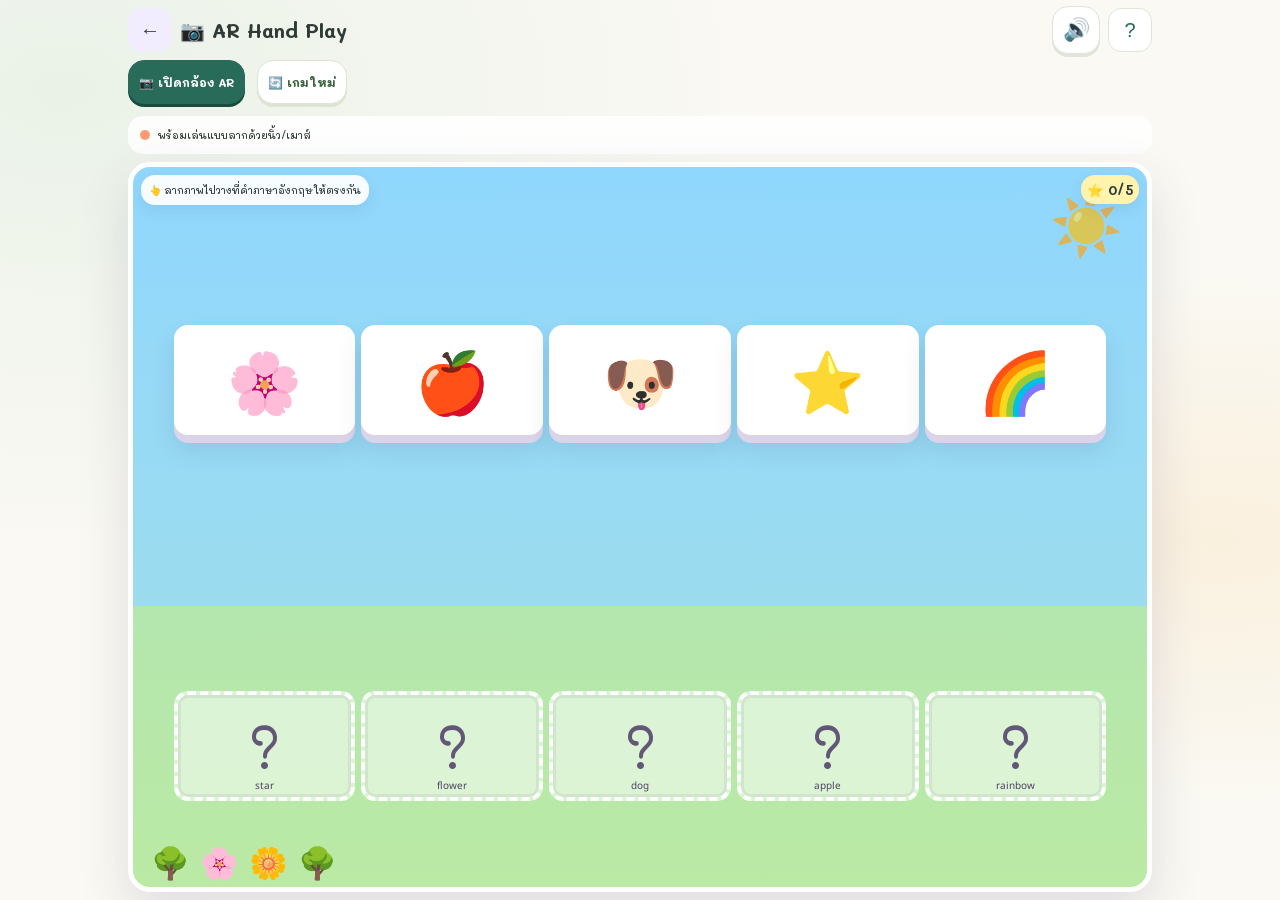
==== commit d4876423: "Fit all children activities to the viewport with compact tools and paged lessons Keep game boards, a" ====
--- a/ar-hand.html
+++ b/ar-hand.html
@@ -11,6 +11,7 @@
 @media(max-width:700px){.stage{min-height:650px}.items,.targets{grid-template-columns:repeat(3,1fr);left:4%;right:4%;gap:8px}.items{top:17%}.targets{bottom:10%}.item,.target{height:88px;border-radius:18px}.item{font-size:44px}.target{font-size:38px}.items>*:nth-child(n+4),.targets>*:nth-child(n+4){transform:translateX(50%)}.item.grabbed{transform:scale(1.08)!important}.status{margin-left:0}.heroEmoji{font-size:42px}}
 </style>
 <link rel="stylesheet" href="kids-cute-ui.css?v=20261007">
+<link rel="stylesheet" href="activity-viewport.css?v=20261007d">
 </head>
 <body>
 <div class="wrap">
@@ -46,5 +47,5 @@
 })();
 </script>
 <script src="kids-sfx.js?v=1"></script>
-<script src="playground-ui.js?v=20261007"></script></body>
+<script src="playground-ui.js?v=20261007"></script><script src="activity-viewport.js?v=20261007d"></script></body>
 </html>
--- a/activity-viewport.css
+++ b/activity-viewport.css
@@ -0,0 +1,343 @@
+/* A shared full-height activity frame. Menus are paged; play boards stay visible. */
+body.ppActivity,body.ppLessonViewport{height:100dvh;min-height:0!important;overflow:hidden!important;overscroll-behavior:none}
+:is(.ppActivity,.ppLessonViewport) .wrap{display:flex;flex-direction:column;gap:8px;box-sizing:border-box;width:100%;max-width:1440px!important;height:100dvh;min-height:0;padding:max(8px,env(safe-area-inset-top)) max(8px,env(safe-area-inset-right)) max(8px,env(safe-area-inset-bottom)) max(8px,env(safe-area-inset-left))!important}
+:is(.ppActivity,.ppLessonViewport) footer,.ppActivity .appbar{display:none!important}
+.ppActivity main{flex:1;min-height:0}
+.ppActivity main>section[style*="block"]{height:100%;min-height:0}
+.ppActivity :is(.mathShell,.jigsawShell){max-width:none;height:100%;min-height:0;display:flex;flex-direction:column;gap:8px}
+.ppActivity .mathBar,.ppLessonViewport .top{display:flex!important;flex-wrap:nowrap!important;align-items:center;gap:8px!important;min-height:44px!important;height:44px!important;flex:none;padding:0!important;margin:0!important}
+:is(.ppActivity,.ppLessonViewport) :is(.mathBar,.top)>div{min-width:0;flex:1}
+:is(.ppActivity,.ppLessonViewport) :is(.mathBar,.top) :is(h1,h2){font-size:clamp(14px,2vw,20px)!important;line-height:1.4!important;overflow:hidden;text-overflow:ellipsis;white-space:nowrap;margin:0}
+:is(.ppActivity,.ppLessonViewport) :is(.mathBar,.top) :is(p,.grade,.gradeTag,.ppBackText){display:none!important}
+:is(.ppActivity,.ppLessonViewport) :is(.roundBack,.top .back,.avHelp){flex:none;box-sizing:border-box;min-width:44px!important;min-height:44px!important;width:44px!important;height:44px!important;margin:0;padding:0!important;border-radius:13px!important;font-size:20px;border:1px solid #dfe7d8;background:#fff;color:#286b59}
+.ppActivity .tool{display:flex;flex-direction:column;align-items:center;justify-content:center;padding:0;margin:0;gap:0;min-width:44px;height:44px}
+.ppActivity .tool .b{width:28px!important;height:28px!important;border-radius:9px!important;font-size:21px;line-height:28px;box-shadow:none!important}
+.ppActivity .tool small{font-size:9px!important;line-height:16px;margin:0;white-space:nowrap}
+.ppActivity .scoreBox{padding:4px 7px!important;margin:0;font-size:11px;border-radius:10px;box-shadow:none!important}
+.avSelectSource{display:none!important}
+.avSelect{display:flex;align-items:center;gap:8px;flex:none;min-width:0;min-height:44px;color:#58715d;font-size:11px}
+.avSelect select{min-width:0;flex:1;min-height:44px;padding:6px 10px;border:1px solid #dce6d5;border-radius:13px;background:#fff;color:#315d49;font:inherit;font-size:13px;cursor:pointer}
+.avHeaderFilters{display:flex;align-items:center;gap:6px;flex:0 0 auto!important;min-width:0}
+.avHeaderFilters[hidden]{display:none!important}
+.avHeaderFilters .avSelect{width:clamp(100px,22vw,180px);min-width:0}
+.avHeaderFilters .avSelect>span{display:none}
+.avHeaderFilters select{font-size:11px;padding:4px 6px}
+.avPaginated{flex:1;min-height:0!important;display:grid!important;gap:8px!important;width:100%;margin:0!important;align-items:stretch;align-content:stretch}
+.avPaginated>.avPageHidden,.avCatalogHidden{display:none!important}
+.avPager{flex:none;min-height:44px;display:flex;align-items:center;justify-content:space-between;gap:8px;font-size:12px;color:#58705d}
+.avPager button{min-height:44px;min-width:96px;padding:6px 12px;border:1px solid #dce6d5;border-radius:13px;background:#fff;color:#286b59;font:inherit;font-weight:700}
+.avPager button:disabled{opacity:.4;box-shadow:none}
+.avPager[hidden],.avSelect[hidden]{display:none!important}
+.avPaginated>:is(.card,.word,.vcard,.thaiTile,.vKCat,.vCatCard,.book){box-sizing:border-box;min-width:0!important;min-height:0!important;max-height:none!important;aspect-ratio:auto!important;margin:0!important;padding:10px!important;overflow:hidden;display:flex;flex-direction:column;align-items:center;justify-content:center;gap:4px;border-radius:19px!important}
+.avPaginated>.card svg{flex:1;min-height:0;width:100%;height:0;max-height:none!important}
+.avPaginated>.card .nm{flex:none;font-size:12px;margin:0}
+.avPaginated :is(.bar,.badge){display:none}
+.avPaginated .thaiTile .letter{font-size:32px!important;line-height:1.3}
+.avPaginated .thaiTile .emoji{font-size:26px!important;line-height:1.3}
+.avPaginated .thaiTile .word{font-size:12px!important}
+.avPaginated :is(.thaiTile,.dressSwatch):active,.avPaginated .thaiTile.playing{transform:none!important}
+.ppActivity :is(#collection,#jigsawPicker,#dotsPicker){height:100%;min-height:0;display:flex!important;flex-direction:column;gap:8px}
+.ppActivity :is(#collection,#jigsawPicker,#dotsPicker)[style*="none"]{display:none!important}
+.ppActivity .collectionTop{flex:none;min-height:44px;display:flex;align-items:center;gap:8px;margin:0}
+.ppActivity .collectionTop :is(h2,p){font-size:14px!important;margin:0}
+.ppActivity .collectionTop p{display:none}
+.ppActivity #collection .cats{display:none!important}
+.ppActivity .avPlaying>.jigsawShell>.mathBar{display:none!important}
+.ppActivity :is(#jigsawPlay,#dotsPlay,#memPlay)[style*="block"]{flex:1;min-height:0;display:flex!important;flex-direction:column;gap:8px}
+.ppActivity :is(#jigsawPlay,#memPlay) .jigsawPanel{flex:1;min-height:0;height:100%;padding:8px!important;display:flex;flex-direction:column;gap:8px;border-radius:22px!important}
+.ppActivity .jigsawControls{display:flex;flex-wrap:nowrap;align-items:center;gap:8px;min-height:44px;height:44px;flex:none;margin:0;padding:0}
+.ppActivity .jigsawControls strong{flex:1;min-width:0;overflow:hidden;text-overflow:ellipsis;white-space:nowrap;font-size:13px}
+.ppActivity #jigsawPlay .jigsawControls .scoreBox{display:none}
+.ppActivity #jigsawPlay .avSelect{width:110px;min-width:0}
+.ppActivity #jigsawPlay .avSelect>span{display:none}
+.ppActivity #jigsawPlay .avSelect select{padding:4px;font-size:11px}
+.ppActivity .puzzleArea{flex:1;min-height:0;display:grid;grid-template-columns:minmax(0,1fr) 200px;grid-template-rows:minmax(0,1fr);gap:8px;align-items:center}
+.ppActivity .puzzleBoard{flex:none;max-width:none;max-height:none;min-width:0;min-height:0;aspect-ratio:1;padding:4px;margin:auto}
+.ppActivity .puzzleSide{min-height:0;padding:8px;display:flex;flex-direction:column;gap:4px;align-items:center}
+.ppActivity .puzzleTray{flex:none;min-height:0;width:180px;height:180px;padding:6px;gap:6px;margin:0}
+.ppActivity .puzzlePiece{min-height:0;min-width:0;aspect-ratio:auto}
+.ppActivity .trayTitle{font-size:12px;margin:0}
+.ppActivity .puzzleHelp{font-size:10px;line-height:1.5;margin:0}
+.ppActivity .puzzleFeedback{min-height:18px;font-size:11px;line-height:18px;margin:0}
+.ppActivity .memGrid{flex:none;min-width:0;min-height:0;grid-template-columns:repeat(var(--av-mem-cols,4),minmax(0,1fr))!important;grid-template-rows:repeat(var(--av-mem-rows,4),minmax(0,1fr));gap:6px!important;margin:auto}
+.ppActivity .memCard{min-height:0;min-width:0;width:100%;height:100%;aspect-ratio:1}
+.ppActivity #memPicker{flex:1;min-height:0;display:flex;flex-direction:column;justify-content:center;gap:12px;max-width:600px;width:100%;margin:auto}
+.ppActivity #memPicker[style*="none"]{display:none}
+.ppActivity #memPicker .jigsawControls{flex-wrap:wrap;height:auto}
+.ppActivity #memPicker .difficulty{display:flex;gap:6px;width:100%}
+.ppActivity #memPicker .difficultyBtn{flex:1;min-width:0;min-height:44px;padding:6px;font-size:11px}
+.ppActivity .mathPanel{flex:1;min-height:0;padding:10px!important;display:flex;flex-direction:column;gap:8px;border-radius:22px!important}
+.ppActivity .levelTabs{flex:none;margin:0;height:26px!important;min-height:0;display:block}
+.ppActivity .levelBtn{padding:2px 8px!important;min-height:26px;height:26px;width:100%;font-size:11px!important;transform:none!important;box-shadow:none!important}
+.ppActivity .questionCard{flex:1;min-height:0!important;margin:0;padding:10px!important;display:flex;flex-direction:column;align-items:center;justify-content:center;gap:6px;border-radius:18px!important}
+.ppActivity .questionNo{font-size:11px;line-height:18px;padding:2px 8px;flex:none}
+.ppActivity .mathVisual{flex:1;min-height:0;font-size:clamp(20px,4.5vw,36px);line-height:1.5;gap:6px;margin:0;max-width:100%;align-content:center}
+.ppActivity .mathVisual span{overflow-wrap:anywhere;max-width:100%}
+.ppActivity .mathQuestion{flex:none;font-size:clamp(30px,5vw,52px);line-height:1.3;margin:0}
+.ppActivity .mathHint{flex:none;font-size:11px;line-height:18px;margin:0}
+.ppActivity .speakBtn{flex:none;min-height:44px;margin:0;padding:6px 15px;font-size:12px}
+.ppActivity .answers{flex:none;margin:0;gap:8px}
+.ppActivity .answerBtn{min-height:60px;height:60px;font-size:28px!important;border-radius:18px!important}
+.ppActivity .mathFeedback{flex:none;min-height:24px;height:24px;margin:0;font-size:13px;line-height:24px}
+.ppActivity #dotsPlay .topbar{display:grid;grid-template-columns:44px minmax(0,1fr) repeat(3,44px);gap:8px;flex:none;height:44px;margin:0;align-items:center}
+.ppActivity #dotsPlay .picname{font-size:14px;margin:0;overflow:hidden;text-overflow:ellipsis;white-space:nowrap}
+.ppActivity #dotsPlay .tool.back{width:44px!important;min-width:44px!important;min-height:44px!important;height:44px!important}
+.ppActivity #dotsPlay .studioGrid{flex:1;min-height:0;display:grid;grid-template-columns:minmax(0,1fr) 192px!important;grid-template-rows:minmax(0,1fr);gap:8px;align-items:stretch}
+.ppActivity #dotsBoard{min-height:0;min-width:0;padding:6px;display:flex;align-items:center;justify-content:center;overflow:hidden}
+.ppActivity #dotsBoard .paintWrap{max-width:none;max-height:none;margin:0;flex:none}
+.ppActivity #dotsPlay .rack{position:relative;top:auto!important;min-height:0;max-height:none!important;padding:8px;display:flex;flex-direction:column;gap:8px}
+.ppActivity #dotsPlay .rack h3{display:none}
+.ppActivity #dotsPlay .toolRow{display:grid;grid-template-columns:1fr 1fr;padding:0;gap:6px;flex:none}
+.ppActivity #dotsPlay .tbtn{min-height:44px;padding:3px;gap:0;transform:none}
+.ppActivity #dotsPlay .tbtn span{font-size:20px}
+.ppActivity #dotsPlay .tbtn small{font-size:10px}
+.ppActivity #dotsPalette{display:grid!important;grid-template-columns:repeat(3,minmax(0,1fr))!important;max-height:none!important;min-height:0;flex:1;padding:8px 4px;gap:8px;overflow:auto;align-content:start}
+.ppActivity #dotsPalette .crayon{width:40px;height:42px;margin:10px auto 2px;transform:none}
+.avDotsColors{display:grid;grid-template-columns:repeat(3,minmax(0,1fr));gap:6px;min-height:0}
+.avDotColor,.avDotMore{min-width:0;min-height:44px;height:44px;border:2px solid #dce5d5;border-radius:11px;background:var(--dot-color,#edf5e8);padding:0;color:#315d49;font:inherit;font-size:10px}
+.avDotColor[aria-pressed="true"]{outline:3px solid #286b59;outline-offset:0}
+.avDotMore{display:flex;flex-direction:column;align-items:center;justify-content:center;line-height:14px}
+.avDotMore span{font-size:20px;line-height:20px}
+.ppActivity .avDotsDialog #dotsPalette{display:grid!important;grid-template-columns:repeat(6,minmax(0,1fr))!important;gap:10px;padding:12px 6px;max-height:60dvh!important;overflow:auto}
+.ppActivity .avDotsDialog #dotsPalette .crayon{width:100%;height:44px;margin:0;border-radius:11px;box-shadow:none}
+.ppActivity .avDotsDialog #dotsPalette .crayon:before,.ppActivity .avDotsDialog #dotsPalette .band{display:none}
+.ppActivity .avDotsDialog #dotsPalette .crayon.on{outline:3px solid #286b59;outline-offset:0}
+.ppActivity .dressActions{display:flex;gap:8px;flex:0 0 auto!important;justify-content:center;margin:0}
+.ppActivity .dressLayout{flex:1;min-height:0;display:grid;grid-template-columns:minmax(0,1fr) 300px;grid-template-rows:minmax(0,1fr);gap:8px;align-items:stretch}
+.ppActivity .dressStage{min-height:0;min-width:0;max-width:none;aspect-ratio:auto;padding:8px;display:flex;align-items:center;justify-content:center;overflow:hidden}
+.ppActivity .dressStage svg{width:100%;height:100%;max-width:none}
+.ppActivity .dressPicker{min-height:0;display:flex;flex-direction:column;gap:6px;padding:8px!important;border-radius:20px!important}
+.ppActivity .dressOptions{padding:4px!important;overflow:hidden}
+.ppActivity .dressSwatch{flex:none;min-height:0;min-width:0;padding:4px;gap:5px;justify-content:center}
+.ppActivity .dressSwatch .sw{width:36px;height:36px;transform:none!important}
+.ppActivity .dressSwatch small{font-size:10px;line-height:1.35}
+.ppActivity #phonicsGame .avSelect{margin:0}
+/* Standalone lessons use the same frame and controls. */
+.ppLessonViewport .wrap>.hero,.ppLessonViewport :is(.intro,.tips,.note,.privacy,.hint,.sentence-entry,.vKSummary,.vGradeIntro,.vStageNote,.legend){display:none!important}
+body.ppLessonViewport .wrap :is(.hero,.intro,.tips,.note,.privacy,.hint,.sentence-entry,.vKSummary,.vGradeIntro,.vStageNote,.legend){display:none!important}
+.ppLessonViewport .top{flex:none}
+.ppLessonViewport .top .sound{width:44px;height:44px;min-width:44px;min-height:44px}
+.ppLessonViewport .wrap>:is(main,.card,.learn,.reader,.quiz,#learnArea,#library,.vKCatGrid,.vCategoryGrid){flex:1;min-height:0!important;margin:0!important}
+.ppLessonViewport .sectionTitle{flex:none;min-height:30px;margin:0;display:flex;align-items:center;gap:8px}
+.ppLessonViewport .sectionTitle h2{font-size:14px!important;margin:0}
+.ppLessonViewport .sectionTitle :is(#count,#countLabel){font-size:10px}
+.ppLessonViewport :is(.card,.learn,.reader,.quiz){padding:12px!important;border-radius:22px!important;max-width:none}
+.ppLessonViewport .avPaginated .word .pic{font-size:clamp(40px,5vw,64px)!important;line-height:1.25;flex:1;min-height:0;display:grid;place-items:center}
+.ppLessonViewport .avPaginated :is(.en,.word .en){font-size:20px!important;line-height:1.4;overflow-wrap:anywhere}
+.ppLessonViewport .avPaginated :is(.read,.th){font-size:12px!important;line-height:1.4}
+.ppLessonViewport .avPaginated .sound{width:28px;height:28px;font-size:18px;top:6px;right:6px}
+.ppLessonViewport .avPaginated :is(.vKCat,.vCatCard) :is(.ico,.emoji){font-size:48px!important;line-height:1.3}
+.ppLessonViewport .avPaginated :is(.vKCat,.vCatCard) b{font-size:15px!important;line-height:1.4}
+.ppLessonViewport .avPaginated :is(.vKCat,.vCatCard) :is(small,em){font-size:10px!important;line-height:1.4;min-height:0}
+.ppLessonViewport .avPaginated .vcard .form{font-size:38px;line-height:1.3;min-height:0}
+.ppLessonViewport .avPaginated .vcard :is(.example,.soundName){font-size:12px;line-height:1.4}
+.ppLessonViewport .avPaginated .vcard .listen{width:44px;min-width:44px;min-height:44px;height:44px;padding:0;font-size:18px}
+.ppLessonViewport.avVocabularyCategories #grid,.ppLessonViewport.avVocabularyCategories #grid+.avPager{display:none!important}
+.ppLessonViewport.avVocabularyStage :is(#cats,#cats+.avSelect,.vStageInfo){display:none!important}
+.ppLessonViewport .vStageBack{min-height:44px;padding:4px 8px;font-size:11px}
+.ppLessonViewport .vStageBar{display:none!important}
+.ppLessonViewport .learn{display:flex;flex-direction:column;gap:8px}
+.ppLessonViewport .learn .head{flex:none;gap:8px;min-height:32px}
+.ppLessonViewport .learn .head .icon{width:32px;height:32px;font-size:18px;border-radius:10px}
+.ppLessonViewport .learn .head h3{font-size:14px;margin:0}
+.ppLessonViewport .learn .head p{display:none}
+.ppLessonViewport .learn .wordCard{flex:1;min-height:0!important;padding:8px!important;margin:0;display:flex;flex-direction:column;justify-content:center;gap:6px}
+.ppLessonViewport .learn .picture{flex:1;min-height:0;font-size:clamp(48px,8vw,110px);line-height:1.3}
+.ppLessonViewport .learn .blend{flex:none;margin:0;gap:6px}
+.ppLessonViewport .learn .piece{min-width:40px;padding:4px 8px;font-size:20px}
+.ppLessonViewport .learn .word{font-size:44px;line-height:1.3}
+.ppLessonViewport .learn .meaning{font-size:11px;margin:0}
+.ppLessonViewport .learn .actions{flex:none;grid-template-columns:1fr 1fr;gap:6px;margin:0}
+.ppLessonViewport .learn .actions button{min-height:44px;padding:4px;font-size:11px}
+.ppLessonViewport .learn .nav{flex:none;margin:0;gap:6px}
+.ppLessonViewport .learn .nav button{min-height:44px;padding:6px;font-size:12px}
+.ppLessonViewport.avReadingQuiz .wordCard{flex:none;padding:0!important}
+.ppLessonViewport.avReadingQuiz .wordCard>:not(.actions){display:none}
+.ppLessonViewport .learn .quizBox.on{flex:1;min-height:0!important;display:flex;flex-direction:column;justify-content:center;gap:8px;padding:8px!important;margin:0}
+.ppLessonViewport .learn .choices{display:grid;grid-template-columns:1fr 1fr;gap:8px;margin:0}
+.ppLessonViewport .learn .choice{min-height:64px;padding:8px;font-size:22px}
+.ppLessonViewport .feedback{flex:none;min-height:24px;line-height:1.5;font-size:12px;margin:0}
+.ppLessonViewport :is(#lesson,#game){display:flex!important;flex-direction:column;gap:8px;text-align:center;overflow:hidden}
+.ppLessonViewport :is(#lesson,#game)[style*="none"]{display:none!important}
+.ppLessonViewport #lesson .subjectHead{flex:none;min-height:36px;margin:0;gap:8px}
+.ppLessonViewport #lesson .subjectIcon{width:32px;height:32px;font-size:22px}
+.ppLessonViewport #lesson .subjectHead h3{font-size:14px;margin:0}
+.ppLessonViewport #lesson .subjectHead p{display:none}
+.ppLessonViewport #lesson .prompt{flex:1;min-height:0;padding:0;display:flex;flex-direction:column;justify-content:center;align-items:center;gap:6px}
+.ppLessonViewport :is(#visual,.visual){flex:1;min-height:0;font-size:clamp(32px,7vw,76px);line-height:1.35;display:flex;align-items:center;justify-content:center;overflow-wrap:anywhere}
+.ppLessonViewport :is(#question,.prompt h4){font-size:clamp(16px,2vw,24px)!important;line-height:1.5;margin:0}
+.ppLessonViewport #hint{font-size:12px;line-height:1.4;margin:0}
+.ppLessonViewport :is(#speakBtn,.speak){min-height:44px;padding:6px 12px;font-size:12px;margin:0}
+.ppLessonViewport :is(#answers,.answers){flex:none;display:grid;grid-template-columns:1fr 1fr;gap:8px;margin:0}
+.ppLessonViewport :is(#answers,.answers) button{min-height:54px;font-size:15px;padding:8px;border-radius:14px}
+.ppLessonViewport :is(#lesson,#game)>.next{flex:none;min-height:44px;padding:6px;font-size:13px;margin:0}
+.ppLessonViewport .finish{display:none}
+.ppLessonViewport .finish.on{display:flex!important;flex-direction:column;justify-content:center;align-items:center;gap:12px}
+.ppLessonViewport .finish .parentNote{font-size:11px;line-height:1.5}
+body.ppLessonViewport .finish .parentNote{display:none}
+body.ppLessonViewport .finish :is(.emoji,.big){font-size:52px;line-height:1.2;margin:0}
+body.ppLessonViewport .finish h2{font-size:24px;line-height:1.4;margin:0}
+body.ppLessonViewport .finish p{font-size:13px;line-height:1.5;margin:0}
+body.ppLessonViewport .finishStats{width:100%;margin:0;gap:6px}
+body.ppLessonViewport .finishStats>div{padding:8px}
+body.ppLessonViewport .finishStats b{font-size:18px;line-height:1.4}
+body.ppLessonViewport .finishStats small{font-size:11px;line-height:1.4}
+body.ppLessonViewport .finish button{min-height:44px;margin:0;padding:6px 12px;font-size:13px}
+.ppLessonViewport[data-av-page="speaking"] .wrap>.card{display:flex;flex-direction:column;align-items:center;justify-content:center;gap:8px}
+.ppLessonViewport[data-av-page="speaking"] .card .emoji{flex:1;min-height:0;display:grid;place-items:center;font-size:clamp(52px,10vw,130px)}
+.ppLessonViewport[data-av-page="speaking"] .card .en{font-size:clamp(21px,3vw,36px);line-height:1.4;margin:0}
+.ppLessonViewport[data-av-page="speaking"] .card :is(.read,.th){font-size:13px;line-height:1.5;margin:0}
+.ppLessonViewport[data-av-page="speaking"] .card :is(.controls,.nav){display:flex;width:100%;gap:8px;flex:none;margin:0}
+.ppLessonViewport[data-av-page="speaking"] .card button{flex:1;min-height:44px;padding:6px;font-size:12px}
+.ppLessonViewport[data-av-page="speaking"] .status{min-height:24px;font-size:12px;margin:0}
+.ppLessonViewport .reader{display:none}
+.ppLessonViewport.avStoryReading :is(#library,#library+.avPager){display:none!important}
+.ppLessonViewport.avStoryReading .reader{flex:1;display:flex!important;flex-direction:column;align-items:center;justify-content:center;gap:8px}
+.ppLessonViewport .reader .scene{flex:1;min-height:0;display:grid;place-items:center;font-size:clamp(48px,10vw,140px);margin:0}
+.ppLessonViewport .reader .en{font-size:clamp(20px,3vw,32px);line-height:1.4;margin:0}
+.ppLessonViewport .reader :is(.read,.th){font-size:13px;line-height:1.5;margin:0}
+.ppLessonViewport .reader .controls{display:grid;grid-template-columns:repeat(4,1fr);width:100%;gap:6px;margin:0;flex:none}
+.ppLessonViewport .reader .controls button{min-width:0;min-height:44px;padding:4px;font-size:11px}
+.ppLessonViewport .reader .progress{font-size:12px;margin:0;flex:none}
+.ppLessonViewport #learnArea{display:flex;flex-direction:column;gap:8px}
+.ppLessonViewport #learnArea[style*="none"]{display:none!important}
+.ppLessonViewport #learnArea .sectionTitle{min-height:24px}
+.ppLessonViewport #learnArea .sectionTitle p{display:none}
+.ppLessonViewport .quiz.on{flex:1;display:flex;flex-direction:column;justify-content:center;gap:8px}
+.ppLessonViewport .quiz .quizHead{display:flex;justify-content:space-between;font-size:12px}
+.ppLessonViewport .quiz .question{flex:1;min-height:0;display:flex;flex-direction:column;justify-content:center;margin:0}
+.ppLessonViewport .quiz .big{font-size:clamp(48px,10vw,100px);line-height:1.35}
+.ppLessonViewport .quiz h3{font-size:16px;line-height:1.5;margin:0}
+.ppLessonViewport .quiz .choices{display:grid;grid-template-columns:1fr 1fr;gap:8px}
+.ppLessonViewport .quiz .choices button{min-height:54px;font-size:22px;padding:6px}
+.ppLessonViewport .quiz .next{min-height:44px;padding:6px;margin:0}
+.ppLessonViewport[data-av-page="thai-vowels"] .wrap>div[style]{display:none!important}
+.ppLessonViewport[data-av-page="ar-hand"] .controls{display:flex;flex-wrap:wrap;gap:6px;margin:0;flex:none}
+.ppLessonViewport[data-av-page="ar-hand"] .controls button{min-height:44px;padding:6px 12px;font-size:12px}
+.ppLessonViewport[data-av-page="ar-hand"] .controls .status{width:100%;margin:0;font-size:10px;line-height:18px}
+.ppLessonViewport .stage{flex:1;min-height:0!important;height:auto;aspect-ratio:auto;margin:0;border-radius:22px}
+.ppLessonViewport .stage .guide{font-size:10px;line-height:18px;padding:6px 8px;top:8px;left:8px;max-width:calc(100% - 80px)}
+.ppLessonViewport .stage .score{font-size:13px;top:8px;right:8px;padding:6px}
+.ppLessonViewport .stage :is(.items,.targets){left:4%;right:4%;grid-template-columns:repeat(5,minmax(0,1fr));gap:6px}
+.ppLessonViewport .stage .items{top:22%}
+.ppLessonViewport .stage .targets{bottom:12%}
+.ppLessonViewport .stage :is(.item,.target){min-width:0;height:clamp(54px,13vw,110px);font-size:clamp(28px,6vw,60px);border-radius:14px;transform:none!important}
+.ppLessonViewport .target:after{font-size:10px;bottom:3px}
+.avHelpDialog{width:min(520px,calc(100vw - 32px));max-height:calc(100dvh - 40px);padding:20px;border:1px solid #d9e5d2;border-radius:24px;background:#fffdf8;color:#365b46;overflow:auto;font-size:13px;line-height:1.7}
+.avHelpDialog::backdrop{background:#24463155}
+.avHelpHeading{display:flex;align-items:center;justify-content:space-between;gap:12px}
+.avHelpHeading button{min-height:44px;min-width:44px;padding:6px 12px;border:1px solid #d9e5d2;border-radius:12px;background:#edf5e8;color:#315d49;font:inherit}
+body.ppActivity .levelBtn{min-height:26px!important;padding:2px 8px!important}
+body.ppActivity .mathFeedback{min-height:24px!important;font-size:13px!important}
+body.ppLessonViewport .feedback{min-height:24px!important;font-size:12px!important}
+body:is(.ppActivity,.ppLessonViewport) :is(.btn,.listen,.ready,.next,.speak,.speakBtn){min-height:44px!important;padding:6px 10px!important;font-size:12px!important}
+body:is(.ppActivity,.ppLessonViewport) .next{margin-top:0!important}
+body.ppActivity :is(.successBox,.askBox){max-height:calc(100dvh - 24px);padding:16px!important;overflow:auto}
+body.ppActivity .successStars{display:none}
+body.ppActivity :is(.successEmoji,.askEmoji){font-size:40px;line-height:1.2}
+body.ppActivity :is(.successBox,.askBox) h2{font-size:20px;margin:6px 0}
+body.ppActivity :is(.successBox,.askBox) p{font-size:12px;line-height:1.5;margin:6px 0}
+body.ppActivity :is(.successActions,.askActions){margin-top:10px;gap:8px}
+body.ppActivity :is(.successBtn,.askBtn){min-height:44px;padding:8px 12px;font-size:12px}
+.ppLessonViewport .win{padding:12px;max-height:100%;overflow:auto}
+.ppLessonViewport .win .emoji{font-size:40px;line-height:1.2}
+.ppLessonViewport .win h3{font-size:20px;line-height:1.4;margin:4px}
+.ppLessonViewport .win p{font-size:12px;margin:4px}
+@media(max-width:760px) and (orientation:portrait){
+ .ppActivity .puzzleArea{grid-template-columns:minmax(0,1fr);grid-template-rows:minmax(0,1fr) 168px}
+ .ppActivity .puzzleSide{height:168px;display:grid;grid-template-columns:minmax(0,1fr) 160px;gap:4px;padding:4px 8px;align-content:center}
+ .ppActivity .puzzleTray{grid-column:2;grid-row:1/4;width:160px;height:160px}
+ .ppActivity :is(.trayTitle,.puzzleHelp,.puzzleFeedback){grid-column:1}
+ .ppActivity #dotsPlay .studioGrid{grid-template-columns:minmax(0,1fr)!important;grid-template-rows:minmax(0,1fr) 110px}
+ .ppActivity #dotsPlay .rack{display:flex;flex-direction:column;gap:6px;padding:8px}
+ .ppActivity #dotsPlay .toolRow{grid-template-columns:1fr 1fr;gap:4px;align-items:center}
+ .ppActivity #dotsPlay .tbtn{display:flex;flex-direction:row;align-items:center;justify-content:center;gap:6px}
+ .avDotsColors{display:flex;gap:6px}
+ .avDotsColors button{flex:1}
+ .ppActivity #dotsPalette{display:grid!important;grid-template-columns:repeat(6,minmax(0,1fr))!important;grid-template-rows:1fr 1fr;gap:4px;padding:0;overflow:hidden;align-content:center}
+ .ppActivity #dotsPalette .crayon{width:100%;height:36px;min-height:36px;margin:0;border-radius:10px;border:2px solid #fff;box-shadow:0 0 0 1px #dce5d5}
+ .ppActivity #dotsPalette .crayon:before,.ppActivity #dotsPalette .crayon .band{display:none}
+ .ppActivity #dotsPalette .crayon.on{outline:3px solid #286b59;outline-offset:0}
+ .ppActivity .dressLayout{grid-template-columns:minmax(0,1fr);grid-template-rows:minmax(0,1fr) 168px}
+ .ppActivity .dressPicker{height:168px;padding:6px!important;gap:4px}
+ .ppActivity .dressPicker .avSelect{min-height:44px}
+ .ppActivity .dressPicker .avSelect>span{display:none}
+ .ppActivity .dressPicker .avPager{min-height:40px}
+ .ppActivity .dressPicker .avPager button{min-height:40px;font-size:11px}
+ .ppLessonViewport .reader .controls{grid-template-columns:1fr 1fr}
+ .ppLessonViewport .stage :is(.items,.targets){grid-template-columns:repeat(3,minmax(0,1fr))}
+ .ppLessonViewport .stage .items{top:16%}
+ .ppLessonViewport .stage .targets{bottom:6%}
+ .ppLessonViewport .stage :is(.item,.target){height:clamp(54px,18vw,84px)}
+}
+@media(max-width:350px) and (orientation:portrait){
+ .avDotsColors .avDotColor:nth-child(6){display:none}
+ .avDotsColors{gap:4px}
+ .ppActivity .avDotsDialog #dotsPalette{grid-template-columns:repeat(4,minmax(0,1fr))!important}
+}
+@media(max-height:500px) and (orientation:landscape){
+ body.ppLessonViewport .finish.on{display:grid!important;grid-template-columns:100px minmax(0,1fr);grid-template-rows:repeat(4,minmax(0,1fr));gap:6px;align-content:center;justify-items:center}
+ body.ppLessonViewport .finish>:is(.emoji,.big){grid-column:1;grid-row:1/5}
+ body.ppLessonViewport .finish>:not(.emoji):not(.big){grid-column:2}
+ body.ppLessonViewport .finishStats{grid-row:2}
+ body.ppLessonViewport .finishStats{grid-template-columns:repeat(3,minmax(0,1fr))}
+ body.ppLessonViewport .finishStats div:last-child{grid-column:auto}
+ body.ppLessonViewport .finishStats>div{padding:4px}
+ body.ppLessonViewport .finish p{display:none}
+ body.ppLessonViewport .finish button{width:100%}
+ .ppActivity .mathPanel{display:grid;grid-template-columns:minmax(0,1fr) 180px;grid-template-rows:26px minmax(0,1fr) 24px;gap:6px}
+ .ppActivity .levelTabs{grid-column:1/-1}
+ .ppActivity .questionCard{grid-column:1;grid-row:2/4;gap:3px;padding:6px!important}
+ .ppActivity .mathVisual{font-size:20px;line-height:1.3}
+ .ppActivity .mathQuestion{font-size:30px}
+ .ppActivity .mathHint{display:none}
+ .ppActivity .answers{grid-column:2;grid-row:2;grid-template-columns:1fr;grid-template-rows:repeat(3,minmax(0,1fr));gap:6px;min-height:0}
+ .ppActivity .answerBtn{min-height:44px;height:auto;font-size:22px!important}
+ .ppActivity .mathFeedback{grid-column:2;grid-row:3;font-size:11px}
+ .ppActivity .puzzleHelp{display:none}
+ .ppActivity .dressLayout{grid-template-columns:minmax(0,1fr) 240px}
+ .ppActivity .dressPicker .avSelect>span{display:none}
+ .ppLessonViewport[data-av-page="speaking"] .card{display:grid!important;grid-template-columns:120px minmax(0,1fr);grid-template-rows:repeat(3,minmax(0,1fr)) 44px 24px 44px;gap:4px}
+ .ppLessonViewport[data-av-page="speaking"] .card .emoji{grid-column:1;grid-row:1/7;font-size:72px}
+ .ppLessonViewport[data-av-page="speaking"] .card>:not(.emoji){grid-column:2}
+ .ppLessonViewport.avStoryReading .reader{display:grid!important;grid-template-columns:130px minmax(0,1fr);grid-template-rows:repeat(3,minmax(0,1fr)) 44px 20px;gap:4px}
+ .ppLessonViewport .reader .scene{grid-column:1;grid-row:1/6;font-size:70px}
+ .ppLessonViewport .reader>:not(.scene){grid-column:2}
+ .ppLessonViewport .reader .en{font-size:18px}
+ .ppLessonViewport .reader :is(.read,.th){font-size:11px}
+ .ppLessonViewport :is(#lesson,#game){display:grid!important;grid-template-columns:minmax(0,1fr) 220px;grid-template-rows:34px minmax(0,1fr) 24px 44px;gap:4px}
+ .ppLessonViewport #lesson .subjectHead{grid-column:1/-1;grid-row:1}
+ .ppLessonViewport #lesson .prompt{grid-column:1;grid-row:2/5}
+ .ppLessonViewport :is(#lesson,#game) #answers{grid-column:2;grid-row:2;grid-template-rows:repeat(2,minmax(0,1fr));min-height:0}
+ .ppLessonViewport :is(#lesson,#game) #answers button{min-height:44px;font-size:12px;padding:4px}
+ .ppLessonViewport :is(#lesson,#game) #feedback{grid-column:2;grid-row:3;font-size:10px}
+ .ppLessonViewport :is(#lesson,#game)>.next{grid-column:2;grid-row:4}
+ .ppLessonViewport #game .meter{grid-column:1/-1;grid-row:1}
+ .ppLessonViewport #game{grid-template-rows:16px minmax(0,1fr) 24px 44px}
+ .ppLessonViewport #game #visual{grid-column:1;grid-row:2;font-size:48px}
+ .ppLessonViewport #game #question{grid-column:1;grid-row:3/5;font-size:14px!important}
+ .ppLessonViewport .learn{display:grid;grid-template-columns:minmax(0,1fr) 200px;grid-template-rows:32px minmax(0,1fr) 44px;gap:6px}
+ .ppLessonViewport .learn .head{grid-column:1/-1;grid-row:1}
+ .ppLessonViewport .learn .wordCard{grid-column:1;grid-row:2/4}
+ .ppLessonViewport .learn .nav{grid-column:2;grid-row:3;flex-direction:row;align-items:stretch}
+ .ppLessonViewport .learn .nav button{font-size:10px}
+ .ppLessonViewport .learn .picture{font-size:48px}
+ .ppLessonViewport .learn .word{font-size:32px}
+ .ppLessonViewport .learn .meaning{display:none}
+ .ppLessonViewport .learn .piece{font-size:16px;padding:2px 6px}
+ .ppLessonViewport.avReadingQuiz .learn .wordCard{grid-column:2;grid-row:2;align-self:start}
+ .ppLessonViewport.avReadingQuiz .learn .quizBox{grid-column:1;grid-row:2/4}
+ .ppLessonViewport.avReadingQuiz .learn .choice{min-height:48px;font-size:20px;padding:4px}
+ .ppLessonViewport .quiz.on{display:grid;grid-template-columns:minmax(0,1fr) 220px;grid-template-rows:24px minmax(0,1fr) 24px 44px;gap:4px}
+ .ppLessonViewport .quiz .quizHead{grid-column:1/-1;grid-row:1;min-height:0;line-height:24px}
+ .ppLessonViewport .quiz .question{grid-column:1;grid-row:2/5;padding:0!important}
+ .ppLessonViewport .quiz .big{font-size:64px}
+ .ppLessonViewport .quiz .choices{grid-column:2;grid-row:2;min-height:0;grid-template-rows:repeat(2,minmax(0,1fr))}
+ .ppLessonViewport .quiz .choices button{min-height:44px;font-size:20px;padding:4px}
+ .ppLessonViewport .quiz .feedback{grid-column:2;grid-row:3}
+ .ppLessonViewport .quiz .next{grid-column:2;grid-row:4}
+ .ppLessonViewport .stage .items{top:28%}
+ .ppLessonViewport .stage .targets{bottom:6%}
+ .ppLessonViewport .stage :is(.item,.target){height:54px;font-size:32px}
+ .ppLessonViewport[data-av-page="ar-hand"] .controls .status{width:auto;flex:1}
+}
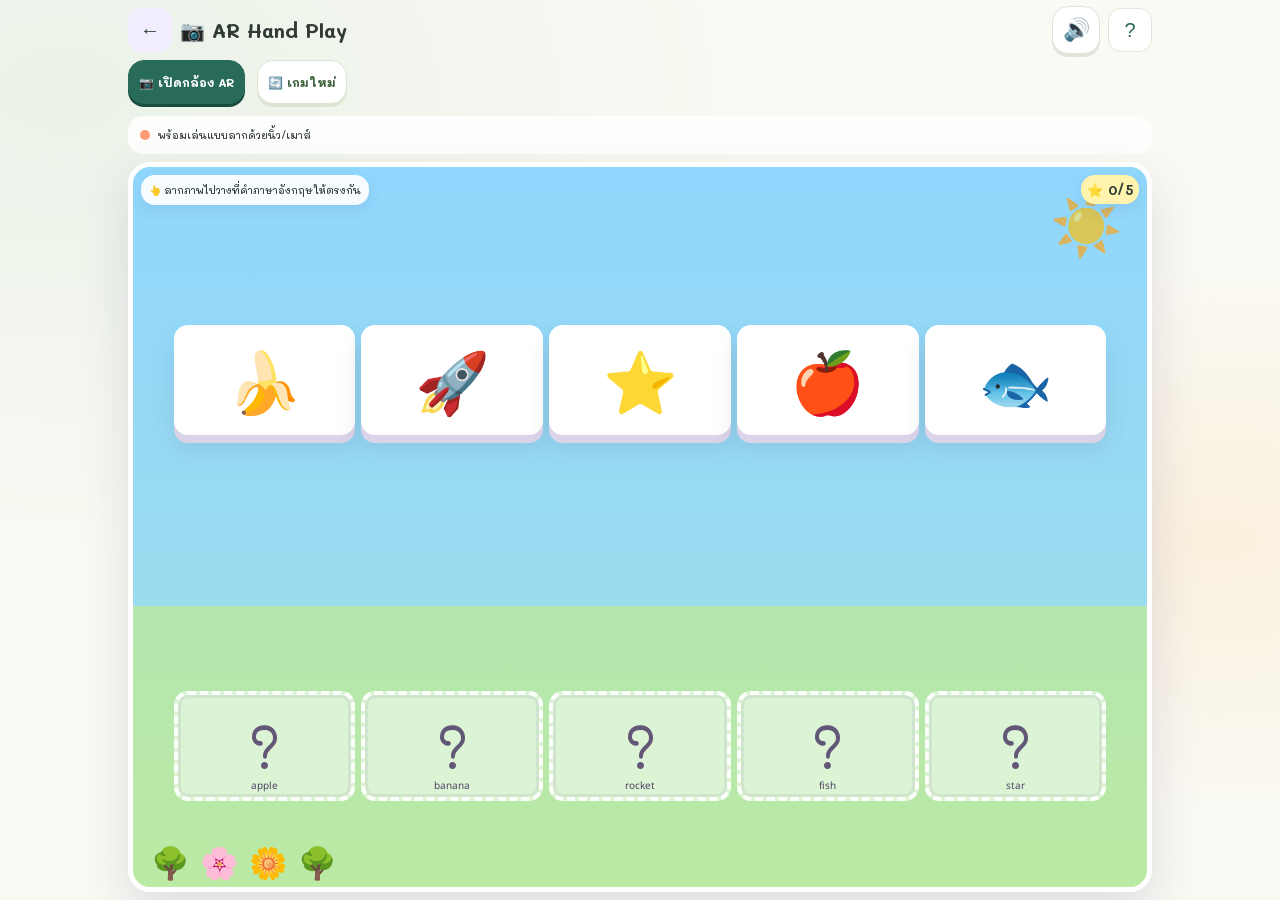
==== commit a7bdeedb: "Restore consistent feedback popups across new and existing activities Connect Thai discovery games t" ====
--- a/ar-hand.html
+++ b/ar-hand.html
@@ -33,7 +33,7 @@
 function showNotice(msg){notice.textContent=msg;notice.classList.add('on')}function clearNotice(){notice.classList.remove('on')}
 function build(){score=0;scoreEl.textContent='0';celebrate.classList.remove('on');held=null;const chosen=shuffle(DATA).slice(0,5);items.innerHTML='';targets.innerHTML='';shuffle(chosen).forEach(([emoji,key])=>{const d=document.createElement('div');d.className='item';d.textContent=emoji;d.dataset.key=key;enablePointer(d);items.appendChild(d)});shuffle(chosen).forEach(([emoji,key])=>{const d=document.createElement('div');d.className='target';d.textContent='?';d.dataset.key=key;d.dataset.label=key;targets.appendChild(d)})}
 function inside(x,y,r){return x>=r.left&&x<=r.right&&y>=r.top&&y<=r.bottom}function hot(x,y){targets.querySelectorAll('.target').forEach(t=>{const r=t.getBoundingClientRect();t.classList.toggle('hot',inside(x,y,r)&&!t.classList.contains('done'))})}
-function finishDrop(el,x,y){let hit=null;targets.querySelectorAll('.target').forEach(t=>{if(inside(x,y,t.getBoundingClientRect()))hit=t});targets.querySelectorAll('.hot').forEach(t=>t.classList.remove('hot'));if(hit&&hit.dataset.key===el.dataset.key&&!hit.classList.contains('done')){hit.classList.add('done');hit.textContent=el.textContent;el.classList.add('done');score++;scoreEl.textContent=score;tone(880,.12);if(score===5){celebrate.classList.add('on');tone(1040,.2);try{const p=JSON.parse(localStorage.getItem('punpin_progress_v1')||'{}');p.stars=(p.stars||0)+5;p.plays=(p.plays||0)+1;localStorage.setItem('punpin_progress_v1',JSON.stringify(p))}catch(e){}}}else tone(240,.12)}
+function finishDrop(el,x,y){let hit=null;targets.querySelectorAll('.target').forEach(t=>{if(inside(x,y,t.getBoundingClientRect()))hit=t});targets.querySelectorAll('.hot').forEach(t=>t.classList.remove('hot'));if(hit&&hit.dataset.key===el.dataset.key&&!hit.classList.contains('done')){window.PunPinFeedback?.correct({title:'จับคู่ถูกแล้ว!',text:'หนูวางภาพตรงช่องแล้ว'});hit.classList.add('done');hit.textContent=el.textContent;el.classList.add('done');score++;scoreEl.textContent=score;tone(880,.12);if(score===5){celebrate.classList.add('on');tone(1040,.2);try{const p=JSON.parse(localStorage.getItem('punpin_progress_v1')||'{}');p.stars=(p.stars||0)+5;p.plays=(p.plays||0)+1;localStorage.setItem('punpin_progress_v1',JSON.stringify(p))}catch(e){}}}else{tone(240,.12);window.PunPinFeedback?.wrong({text:'ลองวางภาพให้ตรงช่องอีกครั้งนะ'})}}
 function resetStyle(el){el.classList.remove('grabbed');el.style.position='';el.style.left='';el.style.top='';el.style.width='';el.style.height=''}
 function enablePointer(el){let drag=false,ox=0,oy=0;el.addEventListener('pointerdown',e=>{if(el.classList.contains('done'))return;drag=true;el.setPointerCapture(e.pointerId);const r=el.getBoundingClientRect();ox=e.clientX-r.left;oy=e.clientY-r.top;el.classList.add('grabbed');el.style.position='fixed';el.style.width=r.width+'px';el.style.height=r.height+'px';el.style.left=e.clientX-ox+'px';el.style.top=e.clientY-oy+'px';tone(520,.05)});el.addEventListener('pointermove',e=>{if(!drag)return;el.style.left=e.clientX-ox+'px';el.style.top=e.clientY-oy+'px';hot(e.clientX,e.clientY)});el.addEventListener('pointerup',e=>{if(!drag)return;drag=false;finishDrop(el,e.clientX,e.clientY);resetStyle(el)})}
 function itemAt(x,y){let found=null;items.querySelectorAll('.item:not(.done)').forEach(el=>{if(inside(x,y,el.getBoundingClientRect()))found=el});return found}
@@ -46,6 +46,6 @@
 cameraBtn.onclick=startCamera;newBtn.onclick=build;againBtn.onclick=build;window.addEventListener('pagehide',stopCamera);build();
 })();
 </script>
-<script src="kids-sfx.js?v=1"></script>
+<script src="kids-sfx.js?v=20261008popup"></script>
 <script src="playground-ui.js?v=20261007"></script><script src="activity-viewport.js?v=20261007d"></script></body>
 </html>
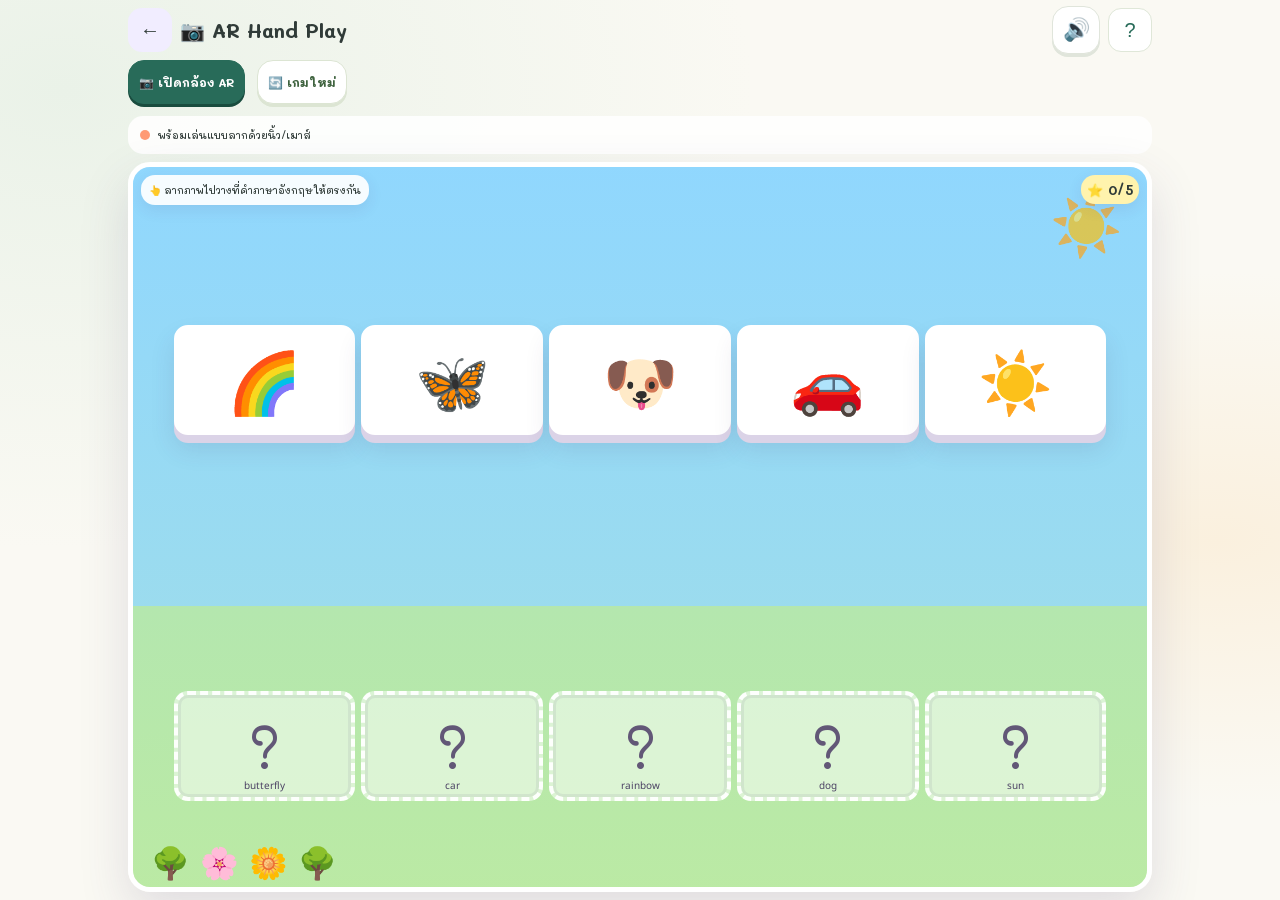
==== commit 423991e1: "Prefer Microsoft Premwadee for Thai speech on all activity pages" ====
--- a/ar-hand.html
+++ b/ar-hand.html
@@ -1,6 +1,7 @@
 <!doctype html>
 <html lang="th">
 <head>
+<script src="thai-voice.js?v=20261009"></script>
 <meta charset="utf-8">
 <meta name="viewport" content="width=device-width, initial-scale=1.0, viewport-fit=cover">
 <meta name="theme-color" content="#286b59">
--- a/kids-cute-ui.css
+++ b/kids-cute-ui.css
@@ -104,7 +104,7 @@
 .kwCreativeShelf{padding:24px;border:1px solid #e9dfcc;border-radius:28px;background:#f8f1e3;margin:32px 0}.kwShelfTitle{display:flex;gap:12px;align-items:center;margin-bottom:18px}.kwShelfTitle>span{font-size:32px}.kwShelfTitle h3{margin:0;font-size:18px}.kwShelfTitle p{font:13px/1.5 'Noto Sans Thai',Tahoma,sans-serif;color:#786e5a;margin:5px 0 0}.kwQuickGrid{display:grid;grid-template-columns:repeat(4,1fr);gap:12px}.kwQuickGrid button{display:grid;grid-template-columns:40px 1fr 16px;align-items:center;gap:9px;min-height:74px;padding:14px 12px;border:1px solid #e6dbc7;border-radius:18px;background:#fffdfa;box-shadow:0 3px 0 #e9dfcc;color:#61563e;text-align:left}.kwQuickGrid button:hover{transform:translateY(-3px)}.kwQuickGrid span{font-size:30px}.kwQuickGrid b{font-size:13px;line-height:1.6}.kwQuickGrid i{font-style:normal;color:#a88d5b}
 .kwOverview{display:grid!important;grid-template-columns:1.2fr 1fr!important;gap:18px!important;margin:32px 0!important}.kwProgressCard,.kwMissionCard{background:#fff!important;border:1px solid var(--pp-line)!important;border-radius:26px!important;padding:24px!important;box-shadow:none!important}.kwCardLabel{font-size:16px!important;margin-bottom:18px!important;color:#4b664f}.kwStats{display:grid;grid-template-columns:repeat(3,1fr);gap:10px}.kwStats div{padding:14px 5px!important;border-radius:16px!important;box-shadow:none!important;background:#f5f7ef!important}.kwStats b{font-size:26px!important;color:#496645}.kwStats small{font:12px/1.6 'Noto Sans Thai',Tahoma,sans-serif!important;color:#687960}.kwEncourage{margin:16px 0 0;font:13px/1.6 'Noto Sans Thai',Tahoma,sans-serif;color:#728267}.kwMissionTop{display:block;margin:0 0 10px}.kwMissionTop span{font-size:16px!important;color:#4b664f}.kwMissionTop b{font:12px/1.5 'Noto Sans Thai',Tahoma,sans-serif!important;color:#788272;margin-top:4px}.kwMissionCard button{display:grid;grid-template-columns:30px 1fr 24px!important;gap:9px;min-height:49px;padding:8px!important;border-bottom:1px solid #edf0e5;color:#56674e}.kwMissionCard button b{font-size:13px!important}.kwMissionCard button span{font-size:23px!important}.kwMissionCard button i{font-size:16px!important;background:#eff3e8!important;color:#637851;width:24px!important;height:24px!important}.ppAchievements{margin:30px 0!important;padding:24px!important;border:1px solid var(--pp-line)!important;border-radius:26px!important;background:#fff!important;box-shadow:none!important}.ppAchHead{margin-bottom:14px}.ppAchHead span{color:#748461;font-size:12px}.ppAchHead h3{font-size:18px;margin:4px 0}.ppBadges{gap:12px}.ppBadges>div{opacity:.65;filter:none!important;background:#f7f7f1;border:1px dashed #dee4d4;border-radius:18px;box-shadow:none!important;font-size:32px;padding:16px 8px}.ppBadges>div.unlocked{background:#f7edcf;border:1px solid #e6d39b;opacity:1}.ppBadges b{font-size:12px}.ppBadges small{font-size:11px;color:#73806a}.siteFoot{display:none!important}.ppFooter{text-align:center;margin:36px 0 0;padding:18px 6px;border-top:1px dashed #dde3d3;font:12px/1.7 'Noto Sans Thai',Tahoma,sans-serif;color:#7a8570}.ppFooter b{color:#53794e;font-family:Mali,Tahoma,sans-serif}
 /* Activity pages: quieter surfaces, larger listening and answer controls. */
-body.ppLesson .wrap{max-width:1040px!important}body.ppLesson .hero,body.ppLesson .intro{display:block!important;align-items:center;justify-content:space-between;min-height:0!important;gap:20px;padding:25px 28px!important;border:1px solid #dae5d2!important;border-radius:28px!important;background:#eaf2e6!important;color:#355d43!important;box-shadow:0 4px 0 #dce6d4!important;margin:12px 0 24px!important;overflow:hidden;isolation:isolate}body.ppLesson .hero:before,body.ppLesson .hero:after,body.ppLesson .intro:before,body.ppLesson .intro:after{display:none!important}body.ppLesson .hero h2,body.ppLesson .intro h2{font-size:clamp(1.4rem,3vw,2rem)!important;line-height:1.55!important;margin:0 0 7px!important;color:#355d43!important;text-shadow:none!important}body.ppLesson .hero p,body.ppLesson .intro p{font:14px/1.7 'Noto Sans Thai',Tahoma,sans-serif!important;color:#5d7356!important;opacity:1!important;max-width:100%!important;white-space:normal!important;margin:0!important}body.ppLesson .heroEmoji,body.ppLesson .introEmoji{font-size:58px!important;width:auto!important;min-width:65px;line-height:1.2}body.ppLesson .heroTop{width:100%}.tabs,.filters,.levels,.vStageBar{gap:10px!important;margin:18px 0!important}.tab,.pill,.vStageBtn,.vStageBack,.vBackCats,.difficultyBtn,.levelBtn,.chip{min-height:48px!important;border:1px solid #e0e5d9!important;border-radius:16px!important;padding:11px 15px!important;box-shadow:0 3px 0 #e0e5d9!important;background:#fff!important;color:#54664c!important;font-size:13px!important}.tab.on,.pill.on,.vStageBtn.on,.difficultyBtn.on,.levelBtn.on,.chip.on{background:#286b59!important;color:#fff!important;border-color:#286b59!important;box-shadow:0 3px 0 #194c3e!important;transform:none!important}.vCatCard,.vKCat,.word,.wordCard,.sentence,.story,.reader,.card,.quizBox,.quiz,.mathPanel,.jigsawPanel,.dressPicker,.board,.rack,.thaiTile{border:1px solid #e1e5d9!important;border-radius:25px!important;background:#fff!important;box-shadow:var(--pp-shadow)!important;color:var(--pp-ink)}body.ppLesson .card{cursor:default}body.ppLesson .card:hover{transform:none!important}.vCatCard,.vKCat{min-height:158px!important;padding:20px 17px!important;text-align:left!important}.vCatCard .ico,.vKCat .ico{font-size:42px!important;margin-bottom:12px!important}.vCatCard b,.vKCat b{font-size:16px!important;line-height:1.55}.vCatCard small,.vKCat small{font:12px/1.7 'Noto Sans Thai',Tahoma,sans-serif!important;color:#687760!important;margin-top:6px}.vCatCard em,.vKCat em{background:#edf2e6!important;color:#59734d!important;font-size:11px!important;padding:6px 10px!important}.vCategoryGrid,.vKCatGrid{gap:16px!important;margin:20px 0!important}.vCatCard:nth-child(4n+1),.vKCat:nth-child(4n+1){background:#fff9f1!important}.vCatCard:nth-child(4n+2),.vKCat:nth-child(4n+2){background:#f1f8fc!important}.vCatCard:nth-child(4n+3),.vKCat:nth-child(4n+3){background:#f5f8ef!important}.vCatCard:nth-child(4n),.vKCat:nth-child(4n){background:#f8f3fc!important}.vGradeIntro,.vKSummary,.vStageNote,.hint,.tips,.note{border-radius:18px!important;background:#f3f4e9!important;border:1px solid #e3e5d1!important;padding:13px 16px!important;font:13px/1.7 'Noto Sans Thai',Tahoma,sans-serif!important;color:#687254!important;box-shadow:none!important}.visual,.questionCard,.scene{background:#f4f6ee!important;border:1px solid #e5eadb;border-radius:24px!important}.questionCard{padding:30px 20px!important}.mathQuestion,.question{color:#374d3d}.mathHint,.mathBar p,.collectionTop p,.puzzleHelp{color:#66775e!important;opacity:1!important}.answerBtn,.ans,.choice,.choices button,.answers button{border:2px solid #e0e7d6!important;border-radius:21px!important;min-height:72px;padding:15px;background:#f8faf4!important;box-shadow:0 4px 0 #e0e7d6!important;font-size:clamp(1rem,3vw,1.25rem);color:#405538!important}.answerBtn{font-size:clamp(1.8rem,5vw,2.5rem)!important}.answerBtn.correct,.answers .good,.choices .good,.choices .correct{background:#d8f1d7!important;border-color:#85b782!important;color:#28542e!important}.answerBtn.wrong,.answers .bad,.choices .bad,.choices .wrong{background:#fce8e4!important;border-color:#e5b5a7!important;color:#975649!important}.answers{gap:14px!important}.mathFeedback,.feedback{min-height:38px!important;line-height:1.65;font-size:16px!important}.btn,.listen,.ready,.next,.speak,.speakBtn{min-height:48px!important;border:1px solid #dce5d3!important;border-radius:16px!important;box-shadow:0 3px 0 #dce5d3!important;padding:12px 18px!important;background:#fff!important;color:#3f633f!important;font-size:14px!important}.btn.primary,.listen,.ready,.next{background:#286b59!important;color:#fff!important;border-color:#286b59!important;box-shadow:0 3px 0 #194c3e!important}.controls,.actions{gap:12px!important;flex-wrap:wrap}.next{margin-top:16px!important}.en{color:#3d5945!important}.read,.th,.word .read,.word .th{opacity:1!important;color:#657459!important;font-size:14px!important;line-height:1.65!important}.word{padding:22px 12px!important}.word .pic{font-size:56px!important}.word .en{font-size:24px!important}.word .sound{width:auto!important;min-width:0!important;min-height:0!important;background:transparent!important;border:0!important;box-shadow:none!important}.word.playing,.thaiTile.playing{box-shadow:0 0 0 4px #c4ddba!important}.thaiTile{padding:18px 6px 14px!important;min-height:110px}.thaiTile .word{border:0!important;background:none!important;padding:0!important;box-shadow:none!important;font-size:12px!important}.collectionTop,.mathBar{background:transparent!important;border:0!important;padding:0 0 14px;box-shadow:none!important}.tool .b{width:52px!important;height:52px!important;border-radius:16px!important;box-shadow:0 3px 0 #e4e7da!important}.tool small{font-size:12px!important}.dressStage{background:#eff3e9!important;box-shadow:var(--pp-shadow)!important}.dressSwatch{min-height:94px}.dressSwatch .sw{width:55px;height:55px}.dressSwatch small{font-size:12px}.puzzleSide,.puzzleTray{background:#f6f8f0!important}.successBox,.askBox,.ppParentCard{border:2px solid #e3e9d9!important;border-radius:30px!important;background:#fffdf6!important;color:#425b3f;box-shadow:0 24px 80px #25352244!important}.successPopup,.askPopup,.ppParentModal{background:#263b3255!important;backdrop-filter:blur(4px)!important}.ppParentCard{max-height:85dvh;overflow-y:auto}.ppParentTitle{font-size:22px!important}.ppParentCard p,.ppParentNote,.ppParentTips{font-family:'Noto Sans Thai',Tahoma,sans-serif!important;font-size:14px!important;line-height:1.7}.ppParentStats{gap:10px}.ppParentStats div{background:#f0f4e8!important}.ppParentStats b{color:#4d7048!important}.ppParentStats span{font-size:12px!important}.ppClose{min-width:48px;min-height:48px}.memBack{background:#75977d!important}.memCard.matched .inner{opacity:.65}.rack{background:#fff!important}.board svg{max-height:68vh}.finish,.reader{padding:25px!important}.track{gap:8px!important;flex-wrap:wrap}.track>div,.track button{min-width:0}.ppCalm *, .ppCalm *:before,.ppCalm *:after{animation:none!important;transition:none!important;scroll-behavior:auto!important}
+body.ppLesson .wrap{max-width:1040px!important}body.ppLesson .hero,body.ppLesson .intro{display:block!important;align-items:center;justify-content:space-between;min-height:0!important;gap:20px;padding:25px 28px!important;border:1px solid #dae5d2!important;border-radius:28px!important;background:#eaf2e6!important;color:#355d43!important;box-shadow:0 4px 0 #dce6d4!important;margin:12px 0 24px!important;overflow:hidden;isolation:isolate}body.ppLesson .hero:before,body.ppLesson .hero:after,body.ppLesson .intro:before,body.ppLesson .intro:after{display:none!important}body.ppLesson .hero h2,body.ppLesson .intro h2{font-size:clamp(1.4rem,3vw,2rem)!important;line-height:1.55!important;margin:0 0 7px!important;color:#355d43!important;text-shadow:none!important}body.ppLesson .hero p,body.ppLesson .intro p{font:14px/1.7 'Noto Sans Thai',Tahoma,sans-serif!important;color:#5d7356!important;opacity:1!important;max-width:100%!important;white-space:normal!important;margin:0!important}body.ppLesson .heroEmoji,body.ppLesson .introEmoji{font-size:58px!important;width:auto!important;min-width:65px;line-height:1.2}body.ppLesson .heroTop{width:100%}.tabs,.filters,.levels,.vStageBar{gap:10px!important;margin:18px 0!important}.tab,.pill,.vStageBtn,.vStageBack,.vBackCats,.difficultyBtn,.levelBtn,.chip{min-height:48px!important;border:1px solid #e0e5d9!important;border-radius:16px!important;padding:11px 15px!important;box-shadow:0 3px 0 #e0e5d9!important;background:#fff!important;color:#54664c!important;font-size:13px!important}.tab.on,.pill.on,.vStageBtn.on,.difficultyBtn.on,.levelBtn.on,.chip.on{background:#286b59!important;color:#fff!important;border-color:#286b59!important;box-shadow:0 3px 0 #194c3e!important;transform:none!important}.vCatCard,.vKCat,.word,.wordCard,.sentence,.story,.reader,.card,.quizBox,.quiz,.mathPanel,.jigsawPanel,.dressPicker,.board,.rack,.thaiTile{border:1px solid #e1e5d9!important;border-radius:25px!important;background:#fff!important;box-shadow:var(--pp-shadow)!important;color:var(--pp-ink)}body.ppLesson .card{cursor:default}body.ppLesson .card:hover{transform:none!important}.vCatCard,.vKCat{min-height:158px!important;padding:20px 17px!important;text-align:left!important}.vCatCard .ico,.vKCat .ico{font-size:42px!important;margin-bottom:12px!important}.vCatCard b,.vKCat b{font-size:16px!important;line-height:1.55}.vCatCard small,.vKCat small{font:12px/1.7 'Noto Sans Thai',Tahoma,sans-serif!important;color:#687760!important;margin-top:6px}.vCatCard em,.vKCat em{background:#edf2e6!important;color:#59734d!important;font-size:11px!important;padding:6px 10px!important}.vCategoryGrid,.vKCatGrid{gap:16px!important;margin:20px 0!important}.vCatCard:nth-child(4n+1),.vKCat:nth-child(4n+1){background:#fff9f1!important}.vCatCard:nth-child(4n+2),.vKCat:nth-child(4n+2){background:#f1f8fc!important}.vCatCard:nth-child(4n+3),.vKCat:nth-child(4n+3){background:#f5f8ef!important}.vCatCard:nth-child(4n),.vKCat:nth-child(4n){background:#f8f3fc!important}.vGradeIntro,.vKSummary,.vStageNote,.hint,.tips,.note{border-radius:18px!important;background:#f3f4e9!important;border:1px solid #e3e5d1!important;padding:13px 16px!important;font:13px/1.7 'Noto Sans Thai',Tahoma,sans-serif!important;color:#687254!important;box-shadow:none!important}.visual,.questionCard,.scene{background:#f4f6ee!important;border:1px solid #e5eadb;border-radius:24px!important}.questionCard{padding:30px 20px!important}.mathQuestion,.question{color:#374d3d}.mathHint,.mathBar p,.collectionTop p,.puzzleHelp{color:#66775e!important;opacity:1!important}.answerBtn,.ans,.choice,.choices button,.answers button{border:2px solid #e0e7d6!important;border-radius:21px!important;min-height:72px;padding:15px;background:#f8faf4!important;box-shadow:0 4px 0 #e0e7d6!important;font-size:clamp(1rem,3vw,1.25rem);color:#405538!important}.answerBtn{font-size:clamp(1.8rem,5vw,2.5rem)!important}.answerBtn.correct,.answers .good,.choices .good,.choices .correct{background:#d8f1d7!important;border-color:#85b782!important;color:#28542e!important}.answerBtn.wrong,.answers .bad,.choices .bad,.choices .wrong{background:#fce8e4!important;border-color:#e5b5a7!important;color:#975649!important}.answers{gap:14px!important}.mathFeedback,.feedback{min-height:38px!important;line-height:1.65;font-size:16px!important}.btn,.listen:not(.kwZone),.ready,.next,.speak,.speakBtn{min-height:48px!important;border:1px solid #dce5d3!important;border-radius:16px!important;box-shadow:0 3px 0 #dce5d3!important;padding:12px 18px!important;background:#fff!important;color:#3f633f!important;font-size:14px!important}.btn.primary,.listen:not(.kwZone),.ready,.next{background:#286b59!important;color:#fff!important;border-color:#286b59!important;box-shadow:0 3px 0 #194c3e!important}.controls,.actions{gap:12px!important;flex-wrap:wrap}.next{margin-top:16px!important}.en{color:#3d5945!important}.read,.th,.word .read,.word .th{opacity:1!important;color:#657459!important;font-size:14px!important;line-height:1.65!important}.word{padding:22px 12px!important}.word .pic{font-size:56px!important}.word .en{font-size:24px!important}.word .sound{width:auto!important;min-width:0!important;min-height:0!important;background:transparent!important;border:0!important;box-shadow:none!important}.word.playing,.thaiTile.playing{box-shadow:0 0 0 4px #c4ddba!important}.thaiTile{padding:18px 6px 14px!important;min-height:110px}.thaiTile .word{border:0!important;background:none!important;padding:0!important;box-shadow:none!important;font-size:12px!important}.collectionTop,.mathBar{background:transparent!important;border:0!important;padding:0 0 14px;box-shadow:none!important}.tool .b{width:52px!important;height:52px!important;border-radius:16px!important;box-shadow:0 3px 0 #e4e7da!important}.tool small{font-size:12px!important}.dressStage{background:#eff3e9!important;box-shadow:var(--pp-shadow)!important}.dressSwatch{min-height:94px}.dressSwatch .sw{width:55px;height:55px}.dressSwatch small{font-size:12px}.puzzleSide,.puzzleTray{background:#f6f8f0!important}.successBox,.askBox,.ppParentCard{border:2px solid #e3e9d9!important;border-radius:30px!important;background:#fffdf6!important;color:#425b3f;box-shadow:0 24px 80px #25352244!important}.successPopup,.askPopup,.ppParentModal{background:#263b3255!important;backdrop-filter:blur(4px)!important}.ppParentCard{max-height:85dvh;overflow-y:auto}.ppParentTitle{font-size:22px!important}.ppParentCard p,.ppParentNote,.ppParentTips{font-family:'Noto Sans Thai',Tahoma,sans-serif!important;font-size:14px!important;line-height:1.7}.ppParentStats{gap:10px}.ppParentStats div{background:#f0f4e8!important}.ppParentStats b{color:#4d7048!important}.ppParentStats span{font-size:12px!important}.ppClose{min-width:48px;min-height:48px}.memBack{background:#75977d!important}.memCard.matched .inner{opacity:.65}.rack{background:#fff!important}.board svg{max-height:68vh}.finish,.reader{padding:25px!important}.track{gap:8px!important;flex-wrap:wrap}.track>div,.track button{min-width:0}.ppCalm *, .ppCalm *:before,.ppCalm *:after{animation:none!important;transition:none!important;scroll-behavior:auto!important}
 /* Responsive layouts keep labels readable and game canvases intact. */
 @media(max-width:1050px){.kwZoneGrid{grid-template-columns:repeat(4,minmax(0,1fr))!important;gap:12px!important}.kwZone{padding:12px 12px 18px!important}.kwZone>small{font-size:11px!important}.kwQuickGrid{grid-template-columns:repeat(2,1fr)}.kwWelcome{padding:30px;min-height:310px}.kwParentTop b{display:none}.kwParentTop{width:48px;padding:0}.kwGradeBtns{min-width:57%}.kwZone>b{font-size:15px!important}}
 @media(max-width:760px){.wrap{padding:16px 16px 32px!important}.appbar{gap:9px;flex-wrap:wrap}.appbar p{display:none!important}.appbar h1{font-size:1.25rem!important}.logo{width:43px!important;height:43px!important;border-radius:15px!important;font-size:13px!important}.fsbtn,.appbar .fsbtn,.ppMotion,.kwParentTop{width:44px!important;min-width:44px!important;height:44px!important;min-height:44px!important;border-radius:14px!important}.appbar #fsBtn{display:none}.kwWelcome{grid-template-columns:1fr 0.8fr;padding:24px;border-radius:28px;min-height:280px;gap:8px}.kwWelcome h2{font-size:2rem}.kwHello{font-size:10px}.kwWelcome p{font-size:13px}.kwWelcomeActions{flex-direction:column;align-items:flex-start;gap:6px;margin:20px 0 12px}.kwTodayBtn{font-size:13px;min-height:50px;padding:12px 15px;gap:10px}.kwExplore{font-size:12px;min-height:44px}.kwTodayMeta{gap:10px}.kwTodayMeta i{font-size:11px}.kwArtSticker{font-size:10px;right:-8px;bottom:0;padding:7px}.kwGrade{display:block;padding:16px!important;margin:24px 0!important}.kwGradeHead{display:flex!important;align-items:center;flex-direction:row!important;justify-content:space-between;margin-bottom:12px!important;gap:8px}.kwGradeHead small{display:block!important;font-size:11px}.kwGradeBtns{min-width:0;width:100%;grid-template-columns:repeat(4,minmax(0,1fr))!important;gap:6px!important}.kwGradeBtns button{font-size:12px!important;padding:10px 5px!important}.kwZoneGrid{grid-template-columns:repeat(2,minmax(0,1fr))!important;gap:15px!important}.kwZone{min-height:245px!important;padding:13px!important;border-radius:22px!important}.kwZone>span.kwIllustration{height:126px!important;font-size:54px!important}.kwZone>b{font-size:16px!important}.kwZone>small{font-size:12px!important;min-height:40px;margin-right:18px}.kwZone>i{right:12px;bottom:22px!important}.kwSectionSticker{font-size:9px;padding:10px}.kwTitle p{font-size:13px!important}.kwFilters{gap:7px}.kwFilters button{font-size:11px;padding:10px 13px;min-height:44px}.kwCreativeShelf{padding:19px}.kwOverview{grid-template-columns:1fr!important}.kwProgressCard,.kwMissionCard{padding:20px!important}.ppBadges{grid-template-columns:repeat(2,1fr)!important}.top{gap:9px!important;flex-wrap:wrap}.top>div{flex:1;min-width:150px}.top h1{font-size:1.1rem!important}.top p{font-size:11px!important}.top .grade{margin-left:0!important}.ppLesson .hero,.ppLesson .intro{padding:20px!important;gap:12px}.vKCatGrid,.vCategoryGrid{grid-template-columns:repeat(2,minmax(0,1fr))!important;gap:12px!important}.vCatCard,.vKCat{padding:17px 13px!important;min-height:160px!important}.vCatCard b,.vKCat b{font-size:15px!important}.vCatCard small,.vKCat small{font-size:12px!important}.levelTabs{grid-template-columns:repeat(2,1fr)!important}.studioGrid{gap:16px}.rack{position:relative!important;top:0!important;max-height:none!important}.board svg{max-height:none!important}.questionCard{min-height:220px!important}.mathBar{flex-wrap:wrap}.scoreBox{padding:8px 12px;font-size:13px}.ppFooter{font-size:11px}.ppParentCard{padding:24px 20px!important;width:calc(100vw - 32px)!important}}
@@ -124,3 +124,26 @@
 @media(max-width:540px){.ppHome .grid{grid-template-columns:repeat(2,minmax(0,1fr))!important}.ppHome .card .nm{font-size:14px!important}}
 
 .kwMoreSounds[open] summary span{transform:rotate(45deg)}
+
+/* Illustrated activity cards in the little artist corner. */
+.kwCreativeShelf{padding:24px!important;background:linear-gradient(125deg,#fff9ee,#f6f0fa)!important;border:1px solid #eee2df!important;border-radius:32px!important}
+.kwCreativeShelf .kwQuickGrid{grid-template-columns:repeat(4,minmax(0,1fr));gap:16px}
+.kwCreativeShelf .kwQuickGrid button{--card-bg:#e9e0f4;--card-ink:#786098;position:relative;display:flex!important;flex-direction:column;align-items:stretch;gap:0;min-width:0;min-height:230px;padding:12px 12px 20px!important;background:#fffdf8!important;border:2px solid #fff!important;border-radius:26px!important;box-shadow:0 5px 0 #e9ddd9,0 12px 25px #80648012;text-align:left;overflow:hidden;transition:transform .18s,box-shadow .18s}
+.kwCreativeShelf .kwQuickGrid button:nth-child(2){--card-bg:#f8e8bd;--card-ink:#9d793d}
+.kwCreativeShelf .kwQuickGrid button:nth-child(3){--card-bg:#f4dce7;--card-ink:#a65d82}
+.kwCreativeShelf .kwQuickGrid button:nth-child(4){--card-bg:#dceddf;--card-ink:#5c8872}
+.kwCreativeShelf .kwQuickGrid button>span{position:relative;display:flex;width:100%!important;height:150px!important;align-items:center;justify-content:center;background:var(--card-bg);border-radius:20px;margin-bottom:16px;isolation:isolate}
+.kwCreativeShelf .kwQuickGrid button>span:before,.kwCreativeShelf .kwQuickGrid button>span:after{content:"";position:absolute;width:100px;height:100px;border-radius:50%;background:#ffffff55;z-index:-1}
+.kwCreativeShelf .kwQuickGrid button>span:before{left:-30px;top:-30px}.kwCreativeShelf .kwQuickGrid button>span:after{right:-35px;bottom:-45px;width:130px;height:130px}
+.kwCreativeShelf .kwQuickGrid .kwDrawnIcon{width:85%;height:130px;max-width:185px;filter:drop-shadow(0 5px 0 #ffffff60);transform:rotate(-3deg)}
+.kwCreativeShelf .kwQuickGrid button:nth-child(even) .kwDrawnIcon{transform:rotate(3deg)}
+.kwCreativeShelf .kwQuickGrid button>b{font-size:17px!important;line-height:1.5;color:#655064;padding-left:5px;padding-right:30px}
+.kwCreativeShelf .kwQuickGrid button>i{display:flex!important;position:absolute;right:15px;bottom:19px;width:29px;height:29px;background:var(--card-bg);color:var(--card-ink);border-radius:50%;align-items:center;justify-content:center;font-size:18px}
+.kwCreativeShelf .kwQuickGrid button:hover{transform:translateY(-4px);box-shadow:0 7px 0 #e9ddd9,0 16px 25px #80648020}
+.kwCreativeShelf .kwQuickGrid button:active{transform:translateY(2px)}
+.kwCreativeShelf .kwQuickGrid button:focus-visible{outline:3px solid #8970a8;outline-offset:4px}
+@media(max-width:1050px){.kwCreativeShelf .kwQuickGrid{grid-template-columns:repeat(2,minmax(0,1fr))}}
+@media(max-width:480px){.kwCreativeShelf{padding:15px!important;border-radius:26px!important;margin-top:24px}.kwCreativeShelf .kwQuickGrid{gap:12px}.kwCreativeShelf .kwQuickGrid button{min-height:196px;padding:9px 9px 19px!important;border-radius:22px!important}.kwCreativeShelf .kwQuickGrid button>span{height:126px!important;margin-bottom:12px;border-radius:16px}.kwCreativeShelf .kwQuickGrid .kwDrawnIcon{height:112px;width:96%}.kwCreativeShelf .kwQuickGrid button>b{font-size:13px!important;padding-left:2px;padding-right:19px}.kwCreativeShelf .kwQuickGrid button>i{right:10px;bottom:18px;width:22px;height:22px;font-size:15px}}
+@media(prefers-reduced-motion:reduce){.kwCreativeShelf .kwQuickGrid button{transition:none}}
+
+.kwCreativeShelf .kwShelfTitle>span{display:grid;place-items:center;width:40px;height:40px;border-radius:13px;background:#efe1ef;color:#9575ac;font-size:0;flex:none}.kwCreativeShelf .kwShelfTitle>span:after{content:'✦';font-size:26px}
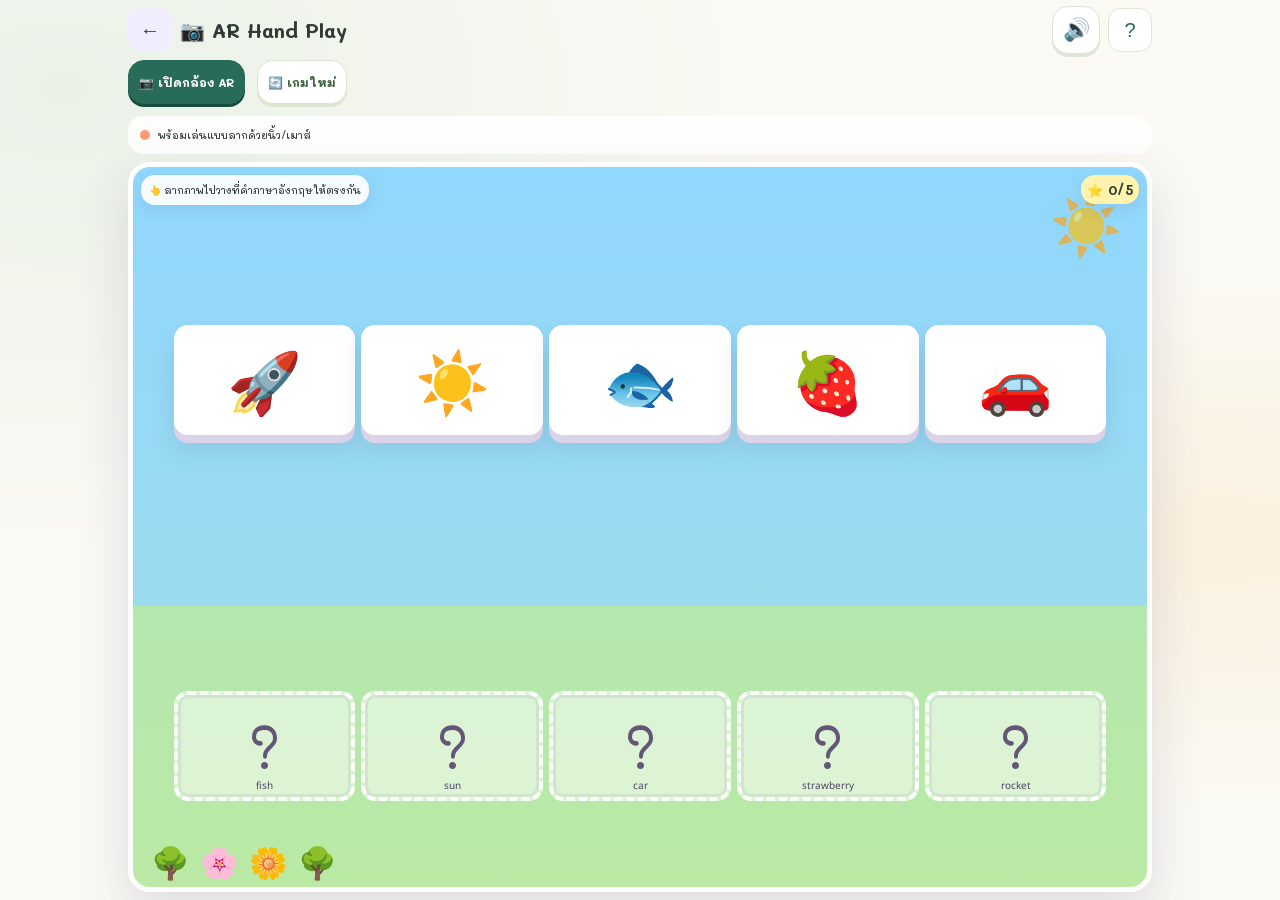
==== commit e42be747: "Show all category and catalog cards in scrollable lists instead of pagination" ====
--- a/ar-hand.html
+++ b/ar-hand.html
@@ -48,5 +48,5 @@
 })();
 </script>
 <script src="kids-sfx.js?v=20261008popup"></script>
-<script src="playground-ui.js?v=20261007"></script><script src="activity-viewport.js?v=20261007d"></script></body>
+<script src="playground-ui.js?v=20261007"></script><script src="activity-viewport.js?v=20261009scroll"></script></body>
 </html>
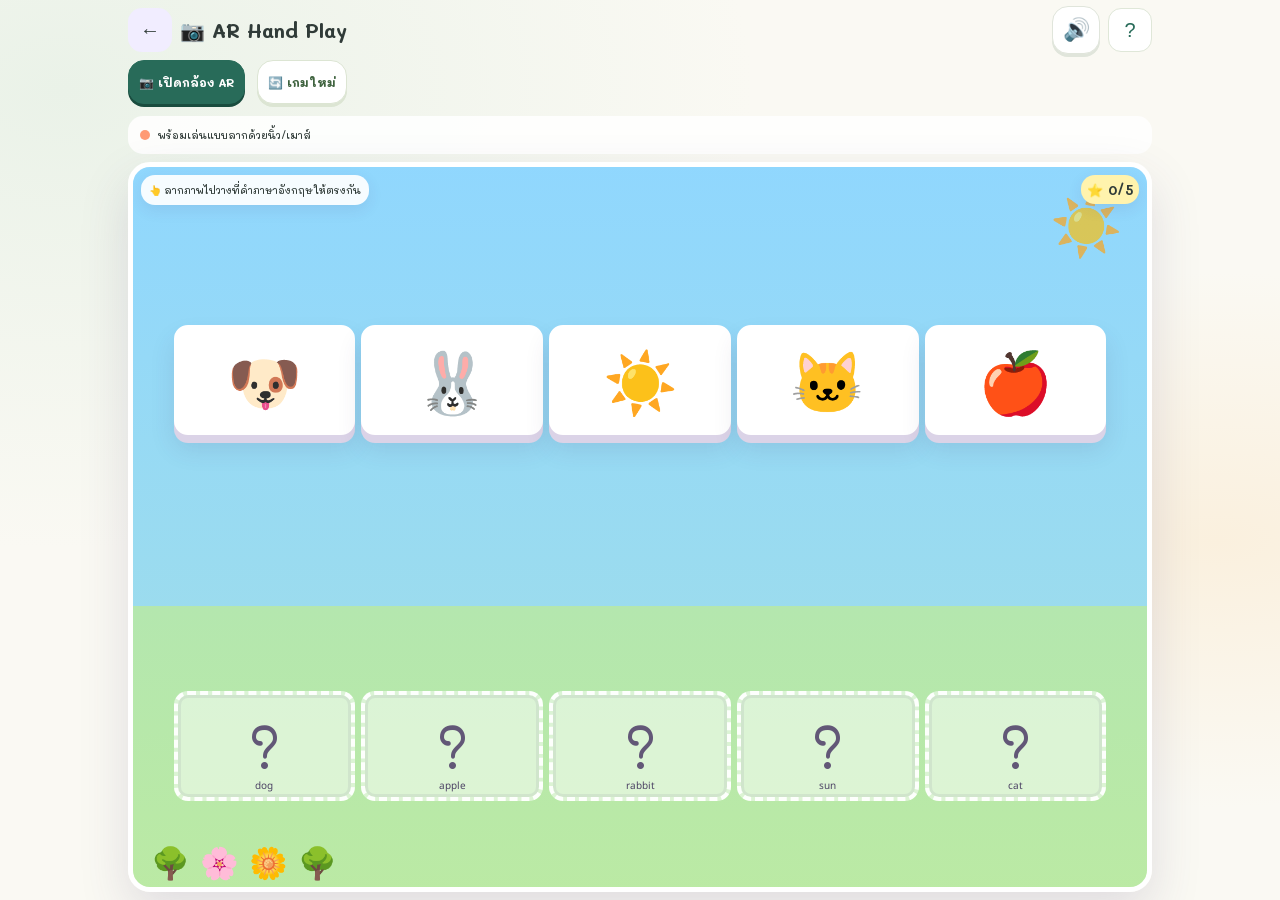
==== commit 9b65bbdf: "Replace remaining category dropdowns with scrollable illustrated cards" ====
--- a/ar-hand.html
+++ b/ar-hand.html
@@ -48,5 +48,6 @@
 })();
 </script>
 <script src="kids-sfx.js?v=20261008popup"></script>
-<script src="playground-ui.js?v=20261007"></script><script src="activity-viewport.js?v=20261009scroll"></script></body>
+<script src="playground-ui.js?v=20261007"></script><script src="activity-viewport.js?v=20261009cardsall"></script><script src="all-category-cards.js?v=20261009all"></script>
+</body>
 </html>
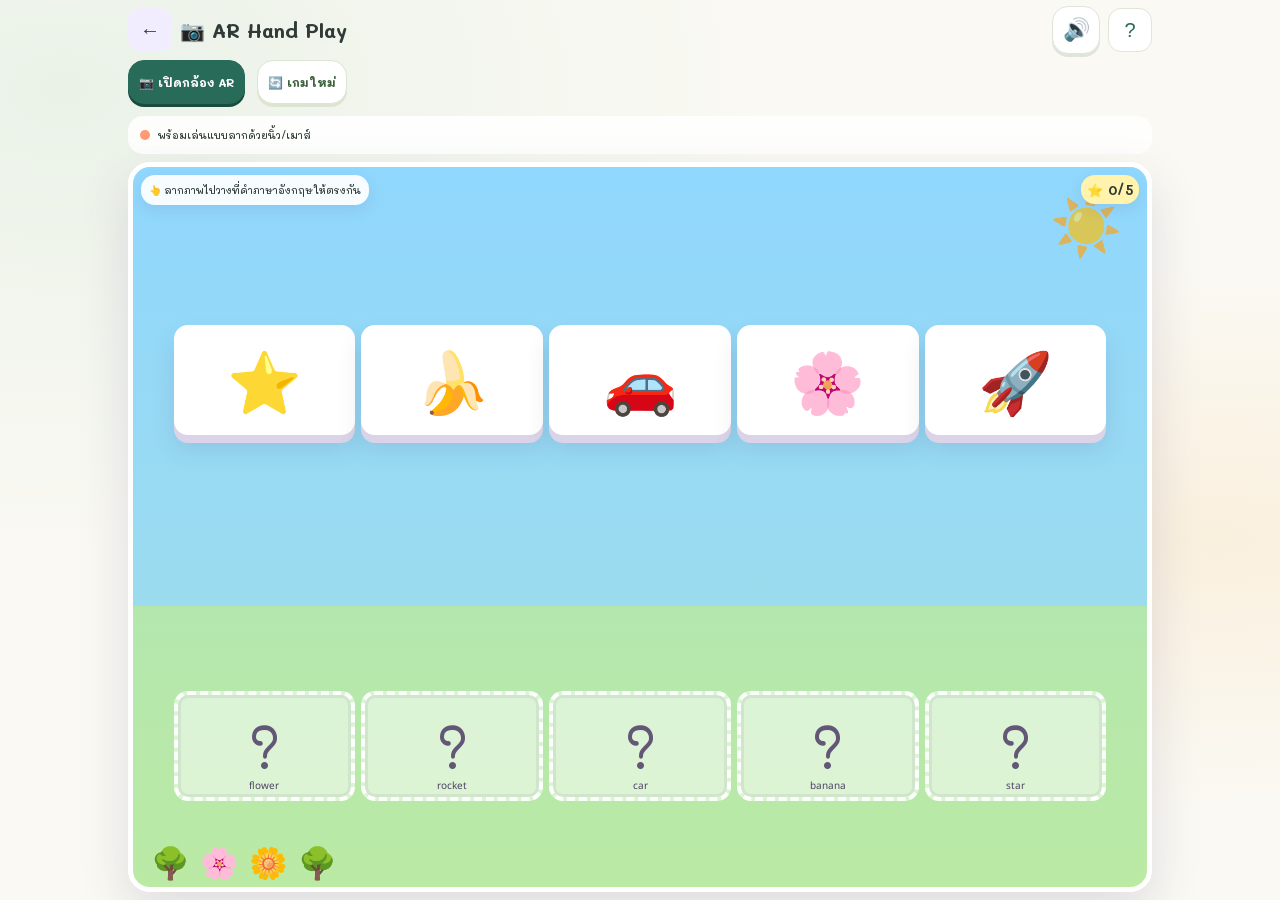
==== commit ffeaa910: "Rename app to ปุณณ์ปฤณ เพลินเรียน with learning tagline" ====
--- a/ar-hand.html
+++ b/ar-hand.html
@@ -5,7 +5,7 @@
 <meta charset="utf-8">
 <meta name="viewport" content="width=device-width, initial-scale=1.0, viewport-fit=cover">
 <meta name="theme-color" content="#286b59">
-<title>AR Hand Play | PUN&PIN</title>
+<title>AR Hand Play | ปุณณ์ปฤณ เพลินเรียน</title>
 
 <style>
 *{box-sizing:border-box;-webkit-tap-highlight-color:transparent}html,body{margin:0;min-height:100%;font-family:Mali,'Noto Sans Thai',sans-serif;color:#342b58}body{background:linear-gradient(180deg,#9edfff,#eef9ff 55%,#dff6da);min-height:100vh}.wrap{max-width:1080px;margin:auto;padding:12px 12px 40px}.top{display:flex;align-items:center;gap:10px;background:#ffffffea;border:3px solid #fff;border-radius:22px;padding:9px 11px;box-shadow:0 10px 26px #43346d20}.top button{border:0;width:44px;height:44px;border-radius:14px;background:#f1edff;font-size:20px;cursor:pointer}.top h1{margin:0;font-size:clamp(19px,4vw,27px)}.top p{margin:2px 0 0;font:12px 'Noto Sans Thai';color:#756d88}.sound{margin-left:auto}.hero{margin:12px 0;padding:16px 19px;border-radius:25px;color:#fff;background:linear-gradient(135deg,#6255d7,#8769ed 52%,#ff70a8);box-shadow:0 15px 35px #4b398a30;display:flex;align-items:center;justify-content:space-between;gap:15px}.hero h2{margin:0 0 4px;font-size:clamp(21px,4.5vw,34px)}.hero p{margin:0;font:13px 'Noto Sans Thai';line-height:1.55;opacity:.92}.heroEmoji{font-size:55px}.controls{display:flex;flex-wrap:wrap;align-items:center;gap:8px;margin-bottom:10px}.btn{border:0;border-radius:16px;padding:11px 15px;font-family:Mali;font-weight:700;cursor:pointer;box-shadow:0 5px 0 #d5cede}.primary{background:linear-gradient(135deg,#ff6da5,#7259df);color:#fff;box-shadow:0 5px 0 #5540a5}.secondary{background:#fff;color:#443866}.btn:disabled{opacity:.55;cursor:wait}.status{margin-left:auto;display:flex;align-items:center;gap:8px;background:#ffffffdf;padding:10px 12px;border-radius:15px;font-size:12px}.dot{width:10px;height:10px;border-radius:50%;background:#ff9a74}.dot.on{background:#44cf9d;box-shadow:0 0 0 5px #44cf9d22}.dot.loading{background:#ffc94a}.notice{display:none;margin:0 0 10px;padding:11px 13px;border-radius:15px;background:#fff4d2;border:2px solid #fff;color:#6f5d32;font:12px 'Noto Sans Thai';line-height:1.5}.notice.on{display:block}.stage{position:relative;overflow:hidden;min-height:610px;border:5px solid #fff;border-radius:30px;background:linear-gradient(180deg,#99daff 0 61%,#bceaa5 61%);box-shadow:0 20px 50px #493a7526;touch-action:none}.stage:before{content:'☀️';position:absolute;right:25px;top:18px;font-size:58px;z-index:1}.stage:after{content:'🌳   🌸   🌼   🌳';position:absolute;left:18px;right:18px;bottom:5px;font-size:31px;display:flex;justify-content:space-between;z-index:1;pointer-events:none}.video{position:absolute;inset:0;width:100%;height:100%;object-fit:cover;transform:scaleX(-1);display:none;opacity:.32}.stage.camera .video{display:block}.shade{position:absolute;inset:0;background:linear-gradient(180deg,#7bd0fa4a,#b8e9a34a);pointer-events:none;z-index:1}.guide,.score{position:absolute;top:13px;z-index:6;padding:9px 12px;border-radius:14px;background:#ffffffea;font-size:12px;box-shadow:0 5px 15px #45336f19}.guide{left:13px;max-width:70%}.score{right:13px;background:#fff3ad;font-weight:700}.items,.targets{position:absolute;left:5%;right:5%;z-index:4;display:grid;grid-template-columns:repeat(5,1fr);gap:11px}.items{top:20%}.targets{bottom:17%}.item,.target{height:112px;border-radius:23px;display:grid;place-items:center;position:relative}.item{font-size:56px;background:#fff;border:4px solid #fff;box-shadow:0 8px 0 #dbd3e7,0 14px 25px #48366720;cursor:grab;user-select:none;touch-action:none}.item.grabbed{z-index:30;transform:scale(1.1);box-shadow:0 15px 32px #33275945}.item.done{visibility:hidden;pointer-events:none}.target{font-size:49px;color:#625777;background:#ffffff82;border:4px dashed #ffffffee;box-shadow:inset 0 0 0 3px #5d4f7d17}.target:after{content:attr(data-label);position:absolute;bottom:5px;font:11px 'Noto Sans Thai';color:#4c4264}.target.hot{background:#fff5a9;border-style:solid;transform:scale(1.04)}.target.done{background:#d7ffe7;border-style:solid}.cursor{position:absolute;z-index:50;width:60px;height:60px;margin:-30px 0 0 -30px;border-radius:50%;display:none;place-items:center;font-size:29px;background:#ffffffdf;border:4px solid #765ce4;box-shadow:0 8px 20px #3a2b6640;pointer-events:none}.stage.camera .cursor{display:grid}.cursor.pinching{width:48px;height:48px;margin:-24px 0 0 -24px;background:#fff0a3;border-color:#ff5f9d}.celebrate{position:absolute;inset:0;z-index:80;display:none;place-items:center;background:#47376d4d;backdrop-filter:blur(5px)}.celebrate.on{display:grid}.win{width:min(420px,88%);text-align:center;padding:25px;border-radius:29px;background:linear-gradient(145deg,#fff7b9,#ffe4ef,#e3f5ff);border:6px solid #fff;box-shadow:0 28px 65px #35265455}.win .emoji{font-size:68px}.win h3{font-size:26px;margin:4px}.win p{font:14px 'Noto Sans Thai';color:#746c87}.privacy{text-align:center;margin-top:10px;font:11px 'Noto Sans Thai';color:#6f687e}.privacy b{color:#51448f}
@@ -47,7 +47,7 @@
 cameraBtn.onclick=startCamera;newBtn.onclick=build;againBtn.onclick=build;window.addEventListener('pagehide',stopCamera);build();
 })();
 </script>
-<script src="kids-sfx.js?v=20261008popup"></script>
-<script src="playground-ui.js?v=20261007"></script><script src="activity-viewport.js?v=20261009cardsall"></script><script src="all-category-cards.js?v=20261009all"></script>
+<script src="kids-sfx.js?v=20261017brand"></script>
+<script src="playground-ui.js?v=20261017brand"></script><script src="activity-viewport.js?v=20261009cardsall"></script><script src="all-category-cards.js?v=20261009all"></script>
 </body>
 </html>
